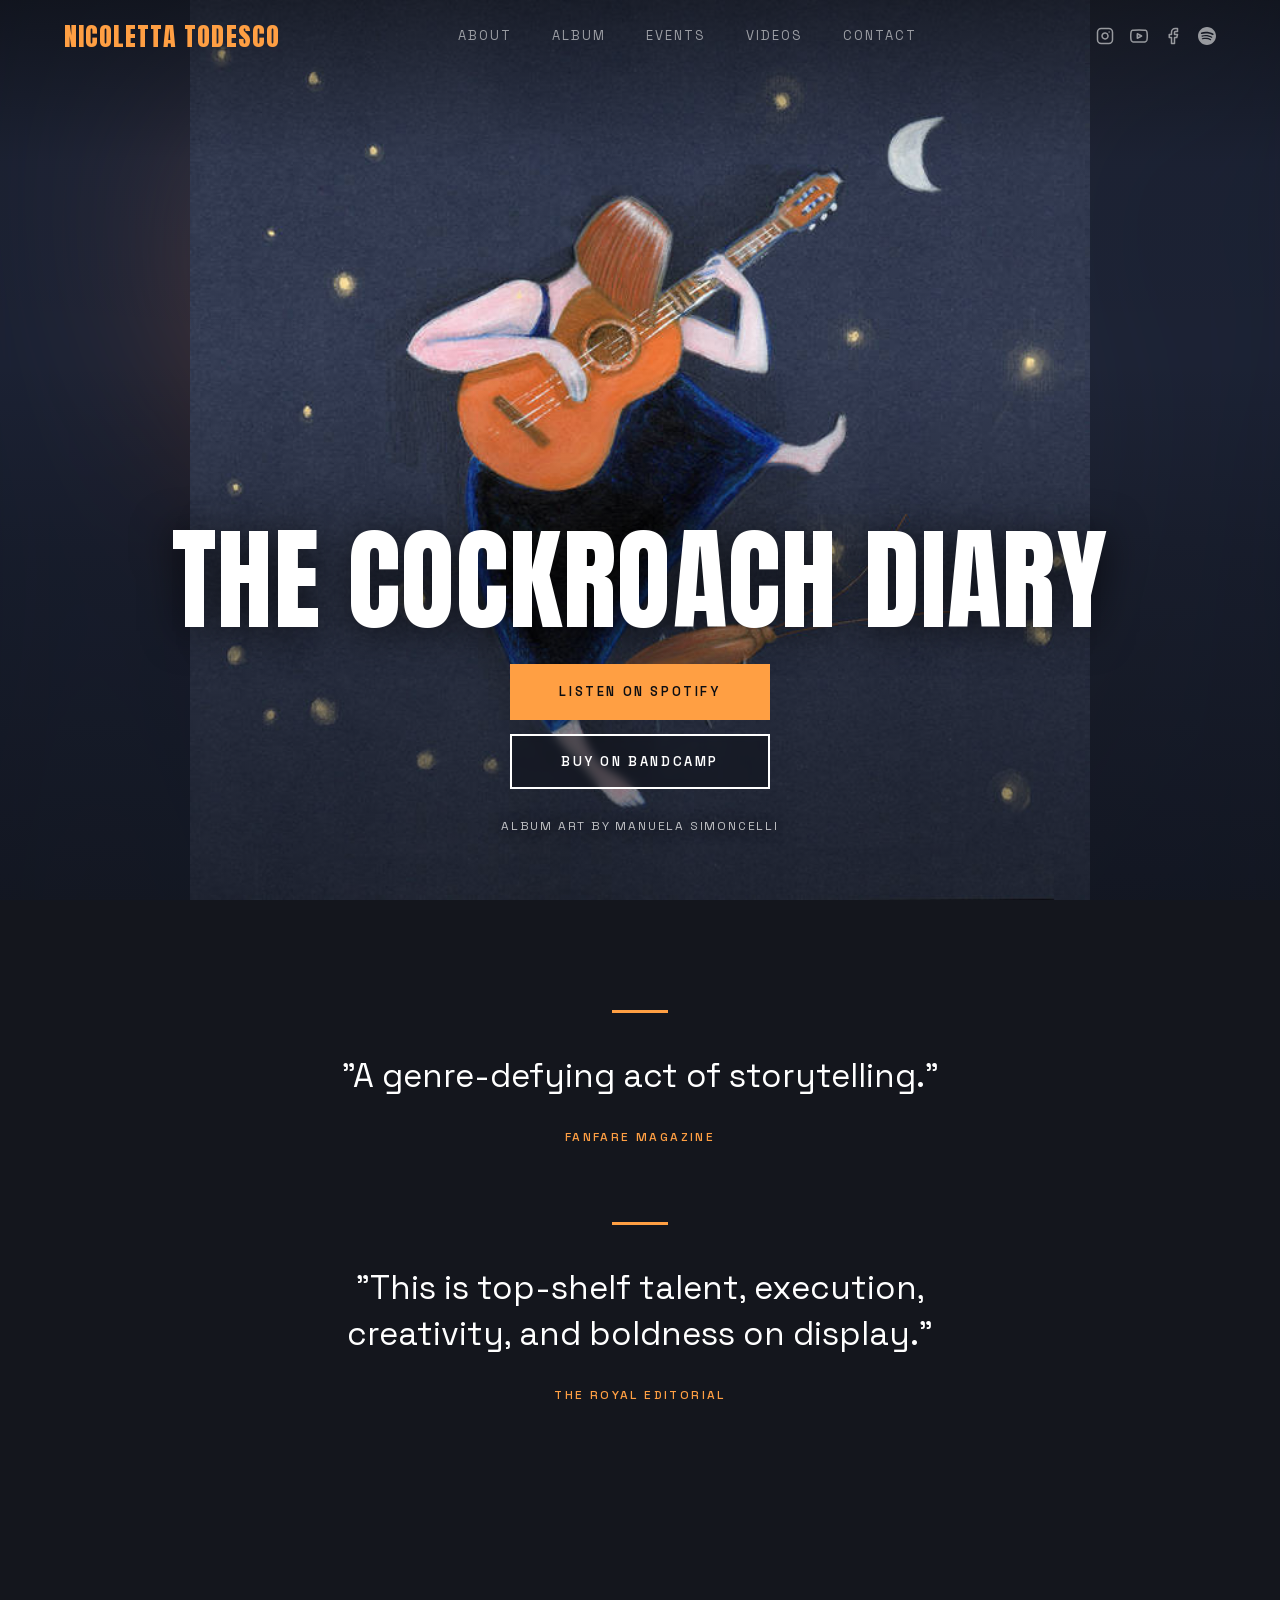
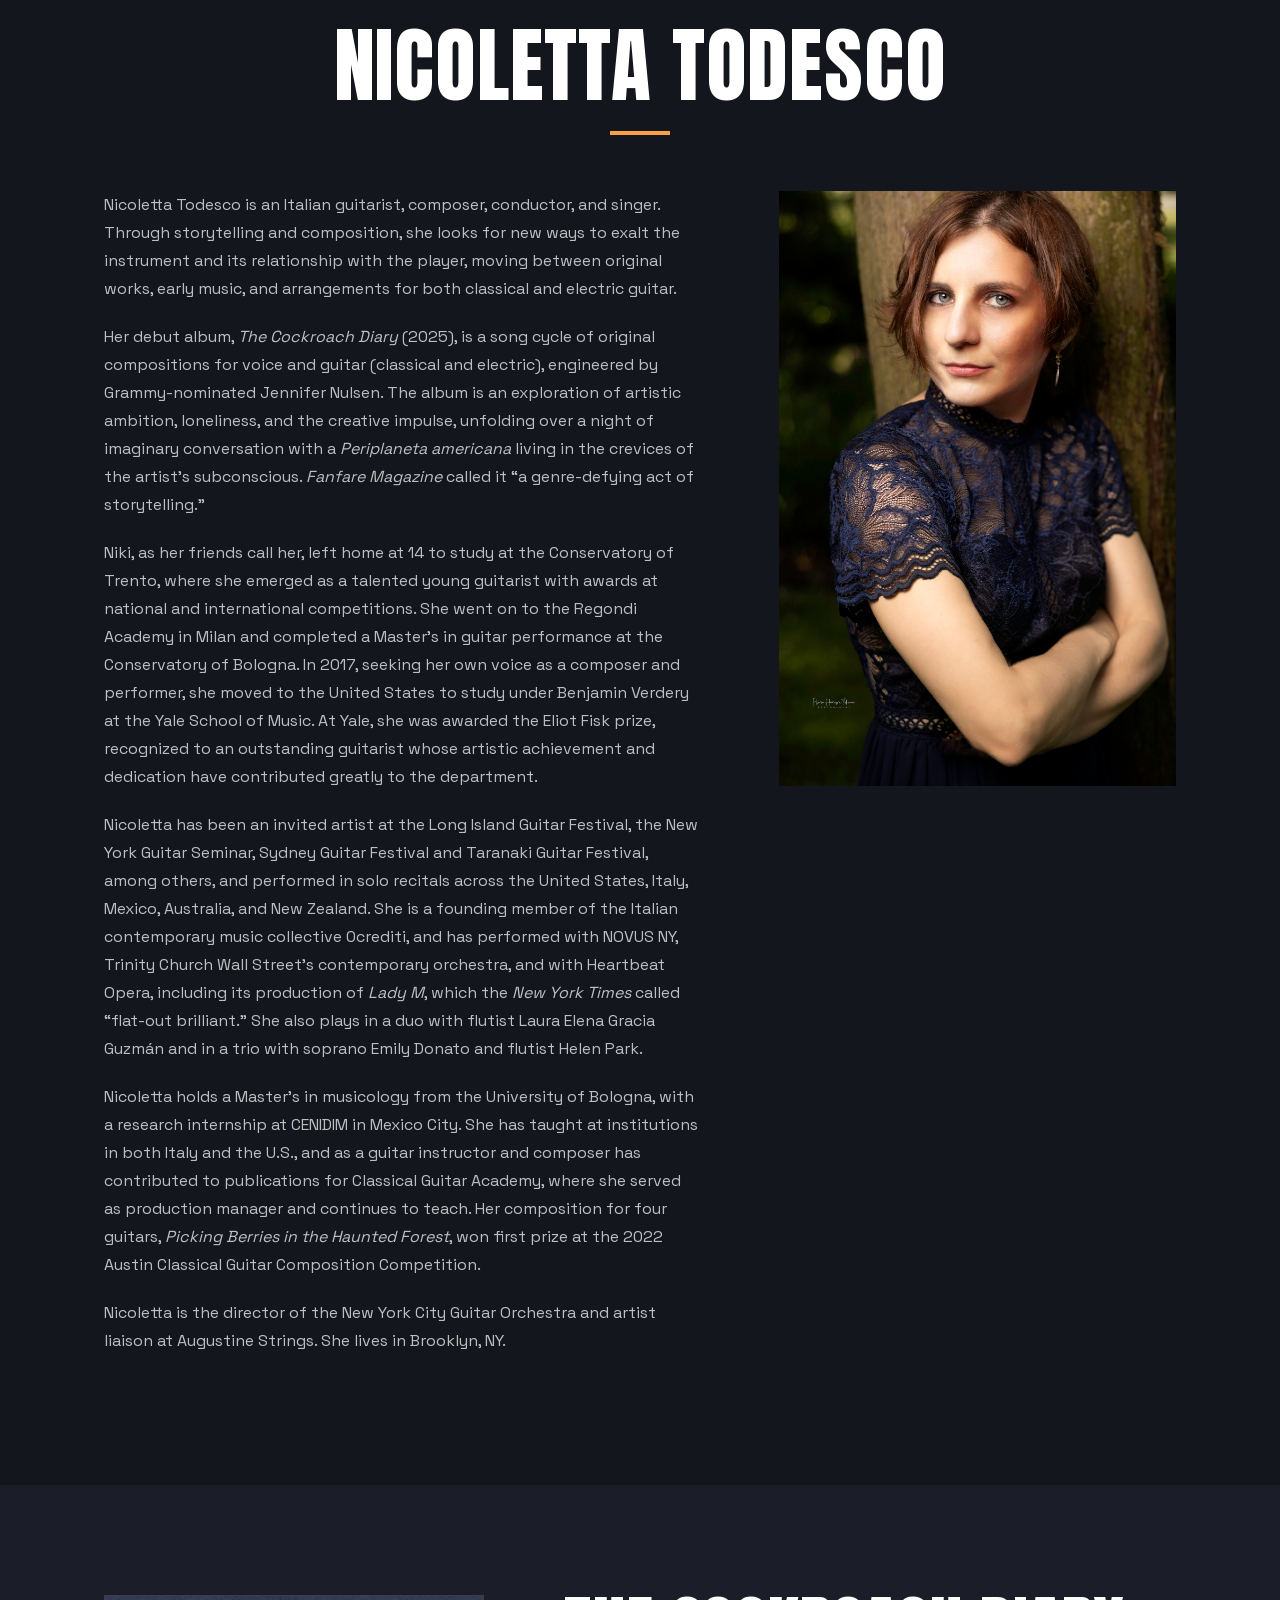
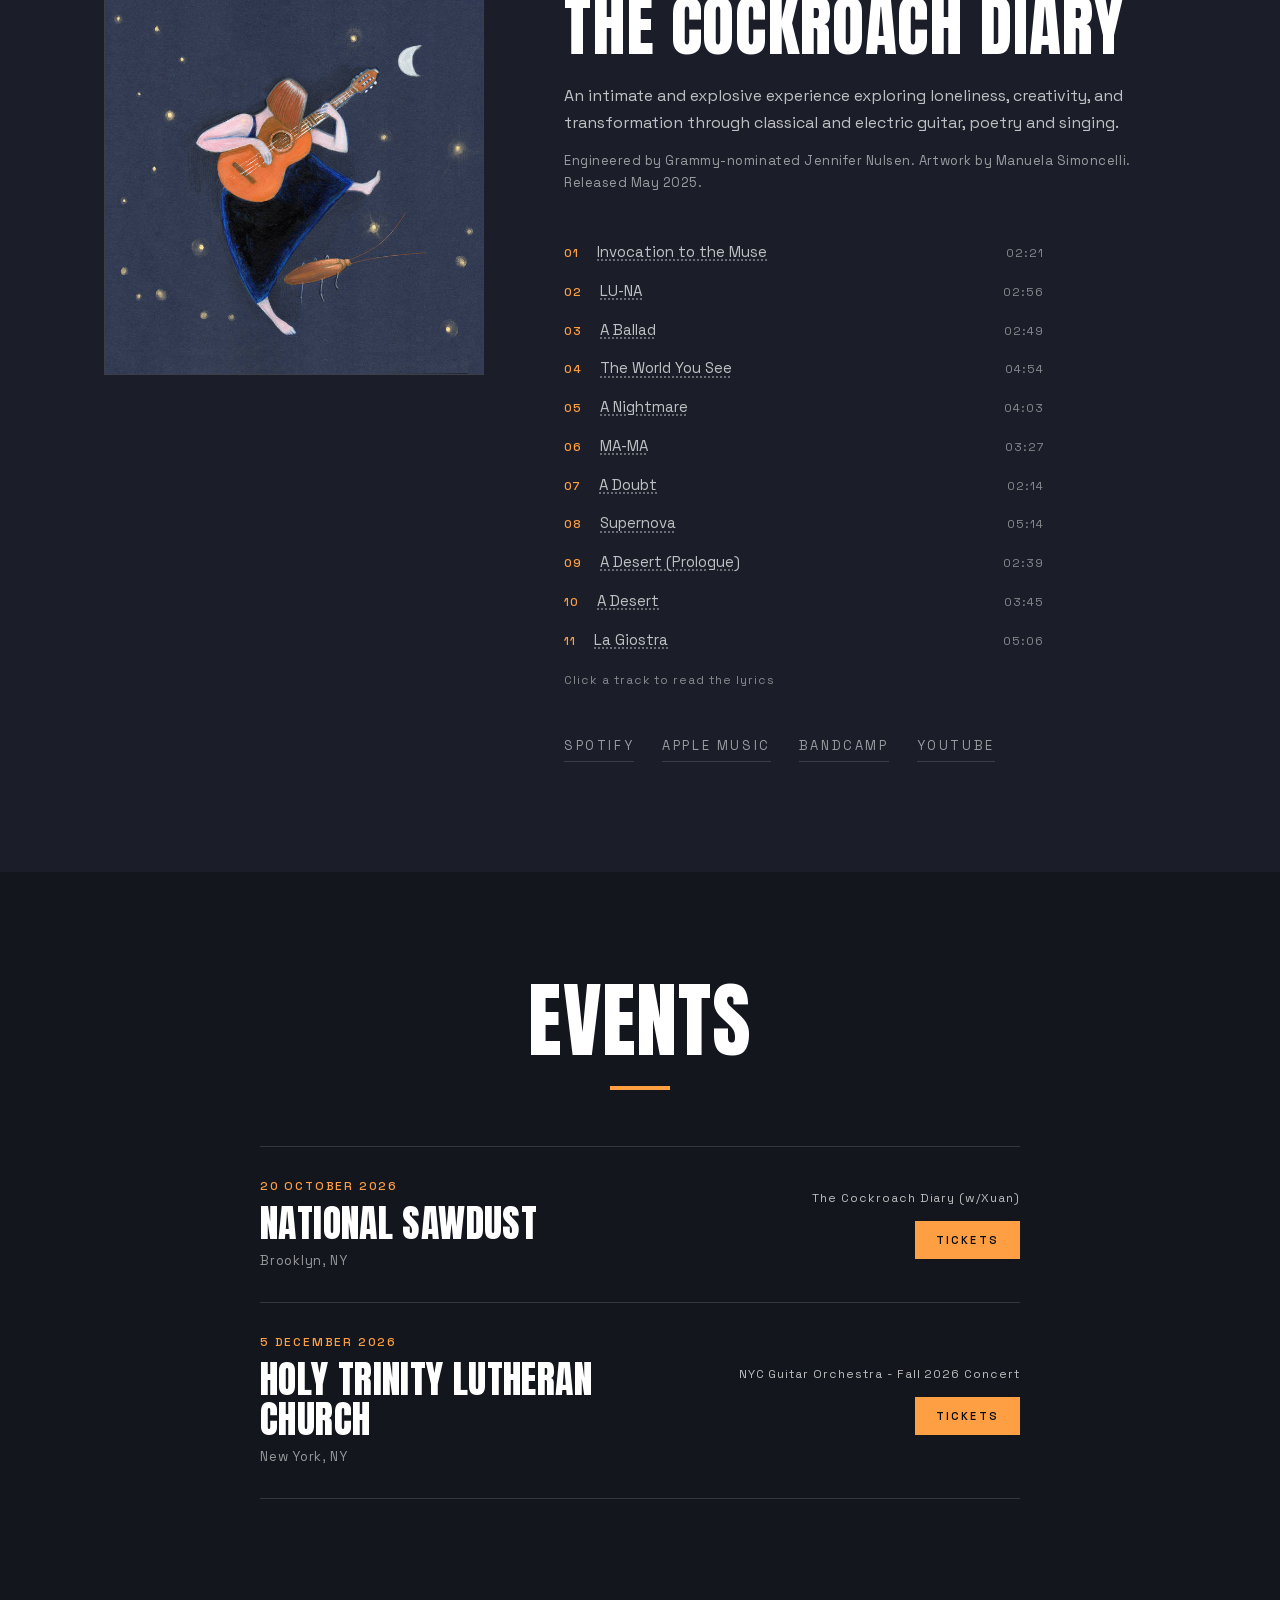
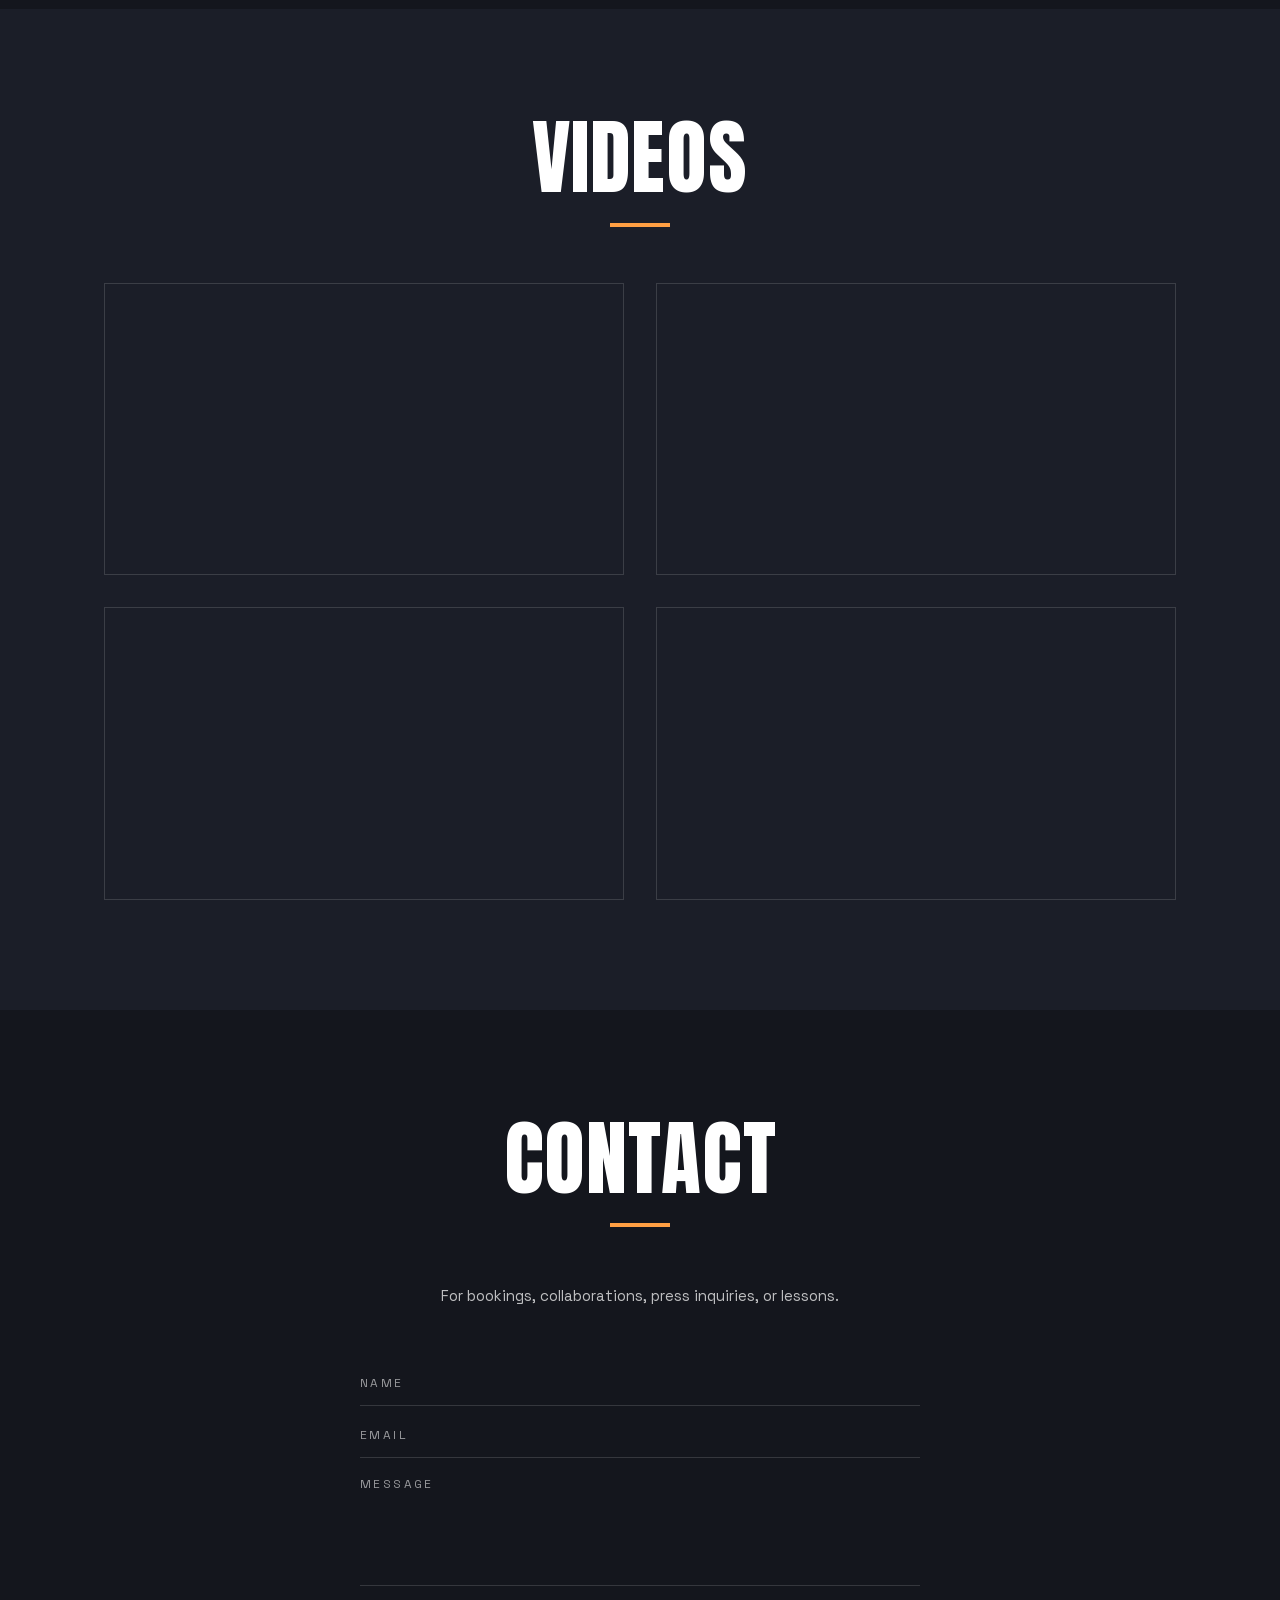
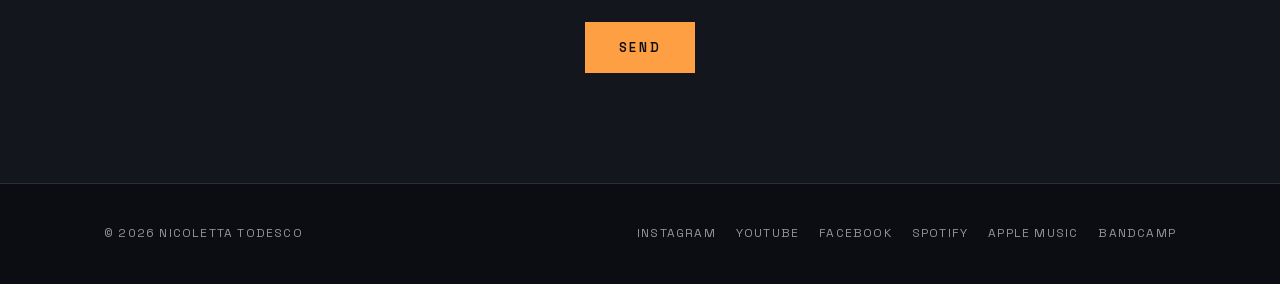
==== index.html @ ba2ebaef "added fonts" ====
<!DOCTYPE html>
<html lang="en">

<head>
  <meta charset="UTF-8">
  <meta name="viewport" content="width=device-width, initial-scale=1.0">
  <meta name="theme-color" content="#14161d">

  <!-- Primary SEO -->
  <title>Nicoletta Todesco — Guitarist & Composer</title>
  <meta name="description"
    content="Nicoletta Todesco is a Brooklyn-based guitarist and composer distinguished by her rare ability to sing while performing classical guitar. Listen to her debut album The Cockroach Diary.">
  <link rel="canonical" href="https://nicolettatodesco.org">

  <!-- Open Graph / Facebook -->
  <meta property="og:type" content="website">
  <meta property="og:url" content="https://nicolettatodesco.org">
  <meta property="og:title" content="Nicoletta Todesco — Guitarist & Composer">
  <meta property="og:description"
    content="Brooklyn-based guitarist and composer. Listen to her debut album The Cockroach Diary — a song-cycle of original compositions for voice and guitar.">
  <meta property="og:image" content="https://nicolettatodesco.org/images/og-image.jpg">
  <meta property="og:image:width" content="1200">
  <meta property="og:image:height" content="630">
  <meta property="og:locale" content="en_US">
  <meta property="og:site_name" content="Nicoletta Todesco">

  <!-- Twitter Card -->
  <meta name="twitter:card" content="summary_large_image">
  <meta name="twitter:title" content="Nicoletta Todesco — Guitarist & Composer">
  <meta name="twitter:description"
    content="Brooklyn-based guitarist and composer. Listen to her debut album The Cockroach Diary.">
  <meta name="twitter:image" content="https://nicolettatodesco.org/images/og-image.jpg">

  <!-- Favicon (replace with actual favicon files) -->
  <link rel="icon" href="/favicon.ico" sizes="any">
  <link rel="icon" href="/favicon.svg" type="image/svg+xml">
  <link rel="apple-touch-icon" href="/apple-touch-icon.png">

  <!-- Structured Data -->
  <script type="application/ld+json">
  {
    "@context": "https://schema.org",
    "@type": "MusicGroup",
    "name": "Nicoletta Todesco",
    "url": "https://nicolettatodesco.org",
    "description": "Brooklyn-based guitarist and composer distinguished by her rare ability to sing while performing classical guitar.",
    "genre": ["Classical Guitar", "Contemporary Classical", "Art Song"],
    "image": "https://nicolettatodesco.org/images/headshot.jpg",
    "sameAs": [
      "https://www.instagram.com/niki_guitart",
      "https://www.youtube.com/@niki_guitart",
      "https://www.facebook.com/nicoletta.todesco",
      "https://open.spotify.com/artist/7zZKI4w7x5p9Sv76esDOyx",
      "https://nicolettatodesco.bandcamp.com"
    ],
    "album": {
      "@type": "MusicAlbum",
      "name": "The Cockroach Diary",
      "datePublished": "2025-05",
      "url": "https://open.spotify.com/artist/7zZKI4w7x5p9Sv76esDOyx"
    }
  }
  </script>

  <!-- Fonts — self-hosted, see @font-face in styles.css.
       Preloaded so the fetch starts immediately rather than waiting
       for styles.css to be downloaded and parsed. crossorigin is
       required even same-origin: fonts are always fetched in CORS mode. -->
  <link rel="preload" href="./fonts/anton-latin.woff2" as="font" type="font/woff2" crossorigin>
  <link rel="preload" href="./fonts/space-grotesk-latin.woff2" as="font" type="font/woff2" crossorigin>
  <link rel="stylesheet" href="./styles.css">
</head>

<!-- Google tag (gtag.js) -->
<script async src="https://www.googletagmanager.com/gtag/js?id=G-9SP7ZNFGRV"></script>
<script>
  window.dataLayer = window.dataLayer || [];
  function gtag() { dataLayer.push(arguments); }
  gtag('js', new Date());

  gtag('config', 'G-9SP7ZNFGRV');
</script>

<body>

  <!-- Header -->
  <header class="header" id="header">
    <div class="header__inner">
      <a href="#" class="header__name">Nicoletta Todesco</a>
      <nav class="header__nav" id="header-nav">
        <a href="#about">About</a>
        <a href="#album">Album</a>
        <a href="#tour">Events</a>
        <a href="#videos">Videos</a>
        <!-- <a href="#shop">Shop</a> -->
        <a href="#contact">Contact</a>
      </nav>
      <div class="header__socials">
        <a href="https://www.instagram.com/niki_guitart" target="_blank" rel="noopener" aria-label="Instagram">
          <svg width="18" height="18" viewBox="0 0 24 24" fill="none" stroke="currentColor" stroke-width="2"
            stroke-linecap="round" stroke-linejoin="round">
            <rect x="2" y="2" width="20" height="20" rx="5" />
            <path d="M16 11.37A4 4 0 1112.63 8 4 4 0 0116 11.37z" />
            <line x1="17.5" y1="6.5" x2="17.51" y2="6.5" />
          </svg>
        </a>
        <a href="https://www.youtube.com/@niki_guitart" target="_blank" rel="noopener" aria-label="YouTube">
          <svg width="18" height="18" viewBox="0 0 24 24" fill="none" stroke="currentColor" stroke-width="2"
            stroke-linecap="round" stroke-linejoin="round">
            <path
              d="M22.54 6.42a2.78 2.78 0 00-1.94-2C18.88 4 12 4 12 4s-6.88 0-8.6.46a2.78 2.78 0 00-1.94 2A29 29 0 001 12a29 29 0 00.46 5.58 2.78 2.78 0 001.94 2C5.12 20 12 20 12 20s6.88 0 8.6-.46a2.78 2.78 0 001.94-2A29 29 0 0023 12a29 29 0 00-.46-5.58z" />
            <polygon points="9.75 15.02 15.5 12 9.75 8.98 9.75 15.02" />
          </svg>
        </a>
        <a href="https://www.facebook.com/nicoletta.todesco" target="_blank" rel="noopener" aria-label="Facebook">
          <svg width="18" height="18" viewBox="0 0 24 24" fill="none" stroke="currentColor" stroke-width="2"
            stroke-linecap="round" stroke-linejoin="round">
            <path d="M18 2h-3a5 5 0 00-5 5v3H7v4h3v8h4v-8h3l1-4h-4V7a1 1 0 011-1h3z" />
          </svg>
        </a>
        <a href="https://open.spotify.com/artist/7zZKI4w7x5p9Sv76esDOyx" target="_blank" rel="noopener"
          aria-label="Spotify">
          <svg width="18" height="18" viewBox="0 0 24 24" fill="currentColor">
            <path
              d="M12 0C5.4 0 0 5.4 0 12s5.4 12 12 12 12-5.4 12-12S18.66 0 12 0zm5.521 17.34c-.24.359-.66.48-1.021.24-2.82-1.74-6.36-2.101-10.561-1.141-.418.122-.779-.179-.899-.539-.12-.421.18-.78.54-.9 4.56-1.021 8.52-.6 11.64 1.32.42.18.479.659.301 1.02zm1.44-3.3c-.301.42-.841.6-1.262.3-3.239-1.98-8.159-2.58-11.939-1.38-.479.12-1.02-.12-1.14-.6-.12-.48.12-1.021.6-1.141C9.6 9.9 15 10.561 18.72 12.84c.361.181.54.78.241 1.2zm.12-3.36C15.24 8.4 8.82 8.16 5.16 9.301c-.6.179-1.2-.181-1.38-.721-.18-.601.18-1.2.72-1.381 4.26-1.26 11.28-1.02 15.721 1.621.539.3.719 1.02.419 1.56-.299.421-1.02.599-1.559.3z" />
          </svg>
        </a>
      </div>
      <button class="header__toggle" id="nav-toggle" aria-label="Toggle menu">
        <span></span>
        <span></span>
      </button>
    </div>
  </header>

  <!-- Mobile Menu -->
  <div class="mobile-menu" id="mobile-menu">
    <nav class="mobile-menu__nav">
      <a href="#about">About</a>
      <a href="#album">Album</a>
      <a href="#tour">Events</a>
      <a href="#videos">Videos</a>
      <a href="#contact">Contact</a>
    </nav>
    <div class="mobile-menu__socials">
      <a href="https://www.instagram.com/niki_guitart" target="_blank" rel="noopener">Instagram</a>
      <a href="https://www.youtube.com/@niki_guitart" target="_blank" rel="noopener">YouTube</a>
      <a href="https://www.facebook.com/nicoletta.todesco" target="_blank" rel="noopener">Facebook</a>
      <a href="https://open.spotify.com/artist/7zZKI4w7x5p9Sv76esDOyx" target="_blank" rel="noopener">Spotify</a>
    </div>
  </div>

  <main>

    <!-- Hero -->
    <section class="hero" id="hero">
      <div class="hero__inner">
        <p class="hero__title">The Cockroach Diary</p>
        <div class="hero__buttons">
          <a href="https://open.spotify.com/album/5UpOgjrms3rAONojmuovnQ" target="_blank" rel="noopener"
            class="btn">Listen on Spotify</a>
          <a href="https://nicolettatodesco.bandcamp.com/album/the-cockroach-diary" target="_blank" rel="noopener"
            class="btn btn--outline">Buy on Bandcamp</a>
        </div>
        <p class="hero__credit">Album art by Manuela Simoncelli</p>
      </div>
    </section>

    <!-- Pull Quotes -->
    <section class="quote-block">
      <div class="container">
        <blockquote class="pull-quote">
          <p>"A genre-defying act of storytelling."</p>
          <cite>Fanfare Magazine</cite>
        </blockquote>
        <blockquote class="pull-quote pull-quote--secondary">
          <p>"This is top-shelf talent, execution, creativity, and boldness on display."</p>
          <cite>The Royal Editorial</cite>
        </blockquote>
      </div>
    </section>

    <!-- About -->
    <section class="about" id="about">
      <div class="container">
        <h2 class="section-title">Nicoletta Todesco</h2>
        <div class="about__layout">
          <div class="about__text">
            <p>Nicoletta Todesco is an Italian guitarist, composer, conductor, and singer. Through storytelling and
              composition, she looks for new ways to exalt the instrument and its relationship with the player, moving
              between original works, early music, and arrangements for both classical and electric guitar.</p>

            <p>Her debut album, <em>The Cockroach Diary</em> (2025), is a song cycle of original compositions for voice
              and
              guitar (classical and electric), engineered by Grammy-nominated Jennifer Nulsen. The album is an
              exploration of artistic ambition, loneliness, and the creative impulse, unfolding over a night of
              imaginary conversation with a <em>Periplaneta americana</em> living in the crevices of the artist&rsquo;s
              subconscious. <em>Fanfare Magazine</em> called it &ldquo;a genre-defying act of storytelling.&rdquo;</p>

            <p>Niki, as her friends call her, left home at 14 to study at the Conservatory of Trento, where she emerged
              as a talented young guitarist with awards at national and international competitions. She went on to the
              Regondi Academy in Milan and completed a Master&rsquo;s in guitar performance at the Conservatory of
              Bologna. In 2017, seeking her own voice as a composer and performer, she moved to the United States to
              study under Benjamin Verdery at the Yale School of Music. At Yale, she was awarded the Eliot Fisk prize, recognized to an outstanding guitarist whose artistic achievement and dedication have contributed greatly to the department.</p>

            <p>Nicoletta has been an invited artist at the Long Island Guitar Festival, the New York Guitar Seminar,
              Sydney Guitar Festival and Taranaki Guitar Festival, among others, and performed in solo recitals across
              the United States, Italy, Mexico, Australia, and New
              Zealand. She is a founding member of the Italian contemporary music collective 0crediti, and has performed
              with NOVUS NY, Trinity Church Wall Street&rsquo;s contemporary orchestra, and with Heartbeat Opera,
              including its production of <em>Lady M</em>, which the <em>New York Times</em> called &ldquo;flat-out
              brilliant.&rdquo; She also plays in a duo with flutist Laura Elena Gracia Guzm&aacute;n and in a trio
              with soprano Emily Donato and flutist Helen Park.</p>

            <p>Nicoletta holds a Master&rsquo;s in musicology from the University of Bologna, with a research
              internship at CENIDIM in Mexico City. She has taught at institutions in both Italy and the U.S., and as a
              guitar instructor and composer has contributed to publications for Classical Guitar Academy, where she
              served as production manager and continues to teach. Her composition for four guitars, <em>Picking Berries
                in the Haunted Forest</em>, won first prize at the 2022 Austin Classical Guitar Composition Competition.
            </p>

            <p>Nicoletta is the director of the New York City Guitar Orchestra and artist liaison at Augustine
              Strings. She lives in Brooklyn, NY.</p>
          </div>
          <div class="about__photo">
            <img src="images/headshot.jpg" alt="Nicoletta Todesco">
          </div>
        </div>
      </div>
    </section>


    <!-- Album -->
    <section class="album" id="album">
      <div class="container">
        <div class="album__layout">
          <div class="album__cover">
            <img src="images/cockroachdiary_cover.jpg" alt="The Cockroach Diary album cover">
          </div>
          <div class="album__info">
            <h2 class="album__title">The Cockroach Diary</h2>
            <p class="album__desc">An intimate and explosive experience exploring loneliness, creativity, and
              transformation through classical and electric guitar, poetry and singing.</p>
            <p class="album__credit">Engineered by Grammy-nominated Jennifer Nulsen. Artwork by Manuela Simoncelli.
              Released May 2025.</p>
            <ol class="album__tracks">
              <li><button class="album__track-name" data-lyrics="lyrics-01">Invocation to the Muse</button><span
                  class="album__track-time">02:21</span></li>
              <li><button class="album__track-name" data-lyrics="lyrics-02">LU-NA</button><span
                  class="album__track-time">02:56</span></li>
              <li><button class="album__track-name" data-lyrics="lyrics-03">A Ballad</button><span
                  class="album__track-time">02:49</span></li>
              <li><button class="album__track-name" data-lyrics="lyrics-04">The World You See</button><span
                  class="album__track-time">04:54</span></li>
              <li><button class="album__track-name" data-lyrics="lyrics-05">A Nightmare</button><span
                  class="album__track-time">04:03</span></li>
              <li><button class="album__track-name" data-lyrics="lyrics-06">MA-MA</button><span
                  class="album__track-time">03:27</span></li>
              <li><button class="album__track-name" data-lyrics="lyrics-07">A Doubt</button><span
                  class="album__track-time">02:14</span></li>
              <li><button class="album__track-name" data-lyrics="lyrics-08">Supernova</button><span
                  class="album__track-time">05:14</span></li>
              <li><button class="album__track-name" data-lyrics="lyrics-09">A Desert (Prologue)</button><span
                  class="album__track-time">02:39</span></li>
              <li><button class="album__track-name" data-lyrics="lyrics-10">A Desert</button><span
                  class="album__track-time">03:45</span></li>
              <li><button class="album__track-name" data-lyrics="lyrics-11">La Giostra</button><span
                  class="album__track-time">05:06</span></li>
            </ol>
            <p class="album__tracks-hint">Click a track to read the lyrics</p>
            <div class="album__links">
              <a href="https://open.spotify.com/artist/7zZKI4w7x5p9Sv76esDOyx" target="_blank"
                rel="noopener">Spotify</a>
              <a href="https://music.apple.com/artist/nicoletta-todesco" target="_blank" rel="noopener">Apple Music</a>
              <a href="https://nicolettatodesco.bandcamp.com" target="_blank" rel="noopener">Bandcamp</a>
              <a href="https://www.youtube.com/watch?v=GOkmkZSqIxg&list=OLAK5uy_lyMF8apSdKk8CLjjxO0B1jEuTSeCeOsCc"
                target="_blank" rel="noopener">YouTube</a>
            </div>
          </div>
        </div>
      </div>

      <!-- ============================================================
           LYRICS — edit the text inside each <div> below.
           Rules:
           - Each verse/stanza goes in its own <p> tag.
           - Use <br> for a line break inside a verse.
           - The div stays hidden on the page; it only shows in the
             pop-up when a visitor clicks the track name.
           Example:
             <p>First line of verse one<br>Second line of verse one</p>
             <p>First line of verse two<br>Second line of verse two</p>
           ============================================================ -->
      <div class="lyrics-data" hidden>
        <div id="lyrics-01">
          <p>Where are you going, little cockroach?<br>
            You were smelling crumbs in a forsaken shadow<br>
            just a few seconds ago —<br>
            I believe.<br>
            <br>
            You were regal, shaking your antennae<br>
            like quivering branches,<br>
            like a god of incomprehensible language —<br>
            I remember.<br>
            <br>
            You know, in this swinging balance,<br>
            every shadow turns to light<br>
            when the sun comes kissing and the darkness lies —<br>
            I transform.<br>
            <br>
            Do you die, little cockroach, every time you change?<br>
            Sing for me softly the memories of your pain —<br>
            I listen.<br>
            <br>
            But you want to smell instead<br>
            crumbs and scraps,<br>
            the frugal bequest of your human friend —<br>
            I understand.<br>
            <br>
            Take it, then — I keep the pleasure, you take the rest.<br>
            And while you follow that shadow,<br>
            do you mind if I stay here and dance?
          </p>
        </div>
        <div id="lyrics-02">
          <p>The Moon is a Sun for dreamers<br>
            And I want to fall asleep<br>
            A gentle song of Water<br>
            Will melt your fears in tears<br>

            <br>
            Sing my heart but louder<br>
            Send your chant away<br>
            The Air a faithful vessel<br>
            Will lead your red lament<br>
            <br>

            Feel the Fire below the skin<br>
            Let it shine<br>
            Hot is love and hot is drive <br>
            And I want to feel alive<br>
            <br>

            Rest my soul surrender<br>
            in the soft and humid ground<br>
            the Earth is so abundant<br>
            If watered with your tears<br>
          </p>
        </div>
        <div id="lyrics-03">
          <p>Time is fake like the need of a company <br>
            Anxiety is bullshit that feels so surreal <br>
            If something is touchable is the smell of your armpit <br>
            The weariness of feet <br>
            and the patterns of genes <br>
            <br>


            I abandoned defenses on a pool made of rye <br>
            If life has a meaning it is certainly beige <br>
            like the barley if it's windy and sand during night <br>
            like the bile that you vomit and a ring you hold tight <br>
            I just stopped the time while the time keeps on moving <br>
            Is it joke or some magic, is it glitch or caprice? <br>
            I hold on to my corner and my delicious drink <br>
            while the world keeps on running and therefore <br>
            <br>
            I exist
          </p>
        </div>
        <div id="lyrics-04">
          <p>I see a dark wide lake of ink<br>
            Inside I see a monster<br>
            What would that be?<br>
            I see the sky purple and green<br>
            And I wonder if it will be<br>
            <br>

            And I see a fox behind an elm tree<br>
            She wants to swim and smiles<br>
            Why would that be?<br>
            And I see a giant drop of black<br>
            And I wonder: will it hit me?<br>
            <br>

            And I want to run away<br>
            Why don't you come?<br>
            We could look for heavens<br>
            In the world you see<br>
            <br>

            And run run run, run away<br>
            And run run run, run away<br>
            And run run run, run away<br>
            <br>

            And I see we can fly<br>
            'Cause there's no should with feelings<br>
            Don't be afraid my soul<br>
            In this chasing game<br>
            <br>

            And run, and run, and run until I forget to breath<br>

            <br>
            And I see the fox licking my scars<br>
            I will stay a minute<br>
            Close my eyes<br>
            And tell me what you see<br>
          </p>
        </div>
        <div id="lyrics-05">
          <p>I can't tell <br>
            the flower from the seed <br>

            <br>
            I can't tell <br>
            the meaning from the thought <br>
            <br>

            And I am lost in foreign territories <br>
            I am lost in foreign territories <br>
            I am lost in foreign territories <br>
            <br>

            Feed me a story feed me a story <br>
            <br>

            What is this? Where am I? <br>

            <br>
            I am the princess of nowhere <br>
            find me in the garden of loneliness <br>
            one soul for apples <br>
            two souls for cream <br>
            and I own your dreams <br>

            <br>
            I am the queen of your boredom <br>
            my dragons eat every lost cause <br>
            don't panic, manic, and count until three <br>
            and I own your dreams <br>
            <br>

            I need to get out of here <br>
            like a river <br>
            please let me out <br>
            I want to go now <br>
            I need to go
          </p>
        </div>
        <div id="lyrics-06">
          <p>What's that worry on your eyelids <br>
            what's behind the curtain of your sunny room <br>
            where did you lock your secret dreams? <br>
            Perhaps they're buried in the rose garden near the walnut tree <br>
            <br>

            Opportunities what a strange word <br>
            grow on a cherry tomato plant <br>
            did you taste it did you taste it <br>
            did you taste the freedom of your desires? <br>
            Did you taste it did you taste it<br>
            did you taste the forbidden fruit? <br>

            <br>
            la la la <br>

            <br>
            Tell me the wonders of your neurons <br>
            tell me the measure of your love <br>
            what is that color on your shoulder? <br>
            It seems to paint of an old thought <br>
            it seems to paint of an old thought, <br>
            don't let it dry<br>

            <br>
            And chances are some fancy lies <br>
            you get what you're thirsty roots scream <br>
            what are the odds what are the odds <br>
            what are the odds that you find that lonely lost sock? <br>
            What are the odds what are the odds <br>
            what are the odds that your heart will beat on time this time? <br>
            <br>

            And scream where are your dreams <br>
            Scream where are your dreams <br>
            Scream where are your dreams<br>
          </p>
        </div>
        <div id="lyrics-07">
          <p>Help <br>
            Can you get me out of here? <br>
            Stuck <br>
            I cannot move <br>
            Stuck <br>
            I cannot move <br>
            Where am I in my head? <br>
            Stuck <br>
            I cannot move <br>
            Can you get me out? <br>
            I cannot move I cannot<br>

          </p>
        </div>
        <div id="lyrics-08">
          <p>Boom boom boom <br>

            <br>
            Conspiracy against us is everywhere <br>
            Conspiracy the air is poisonous without you <br>
            is poisonous without you <br>
            is poisonous without you <br>
            <br>

            Conspiracy I hear it it's calling us <br>
            conspiracy the ground is boiling and I feel it <br>
            is boiling and I feel it <br>
            is boiling and I feel it <br>
            <br>

            What is happening to my energy? <br>
            Dissolving into my delusions <br>
            What is happening to the world around me <br>
            melting a thousand degrees <br>

            <br>
            My heart is exploding like a dying star <br>
            boom boom boom <br>
        </div>
        <div id="lyrics-09">
          <p>We made a mess little cockroach did you hear the explosion? So loud! How do we fix it? Where do we go? We
            are lost in this universe, floating around without direction.<br>

            It's so quiet here, so silent. It's so quiet I can even hear my heartbeat. Boom boom boom<br>
            Everything we had is shattered, we are lost in a universe of useless crumbs. What do we do now? Where do we
            go?<br>
            Wait do you see? What's that? Is that a wolf?<br>
            What did you say? A coyote? What the heck! Why is a coyote riding a comet in this storm of crumbs?<br>
            Float faster little cockroach we need to go ask for directions
          </p>
        </div>
        <div id="lyrics-10">
          <p>
          <p>Where are you going coyote?<br>
            I see your eyes I feel you<br>
            Where are you going?<br>
            Riding your comet alone<br>
            Where are you going?<br>
            <br>

            It's freezing outside here<br>
            a rain of debris expanding<br>
            like a gentle promise of tomorrow<br>
            But where are you going? Where are you going?<br>
            I can't touch you are too far away<br>
            <br>

            So let's dance in the void so slowly<br>
            that our thoughts can meet our heartbeat<br>
            let the gravity blow gently a song of now<br>

            <br>
            Let the distance be our secret<br>
            I see atoms all around me<br>
            I will build a bridge of stories for you to come here<br>

            <br>
            la la la
          </p>
          </p>
        </div>
        <div id="lyrics-11">
          <p>Gira la giostra gira la giostra gira e non si fermerà <br>
            gira la testa gira gira gira <br>

            <br>
            Gira la giostra gira la giostra gira e non si fermerà <br>
            gira la giostra gira la giostra gira e non si fermerà <br>
            <br>

            Danzano i tuoi sospiri sono sorrisi che ti sollevano <br>
            corrono le stagioni ci sono tuoni che spaventano <br>
            <br>

            Gira la giostra gira la giostra e questa volta io scenderò <br>
            gira la giostra gira e questa volta io scenderò <br>
            Voglio sentir l’odore di un nuovo fiore color di cenere <br>
            voglio fuggir la sera che senza tregua mi abbraccerà <br>

            <br>
            Gira la giostra gira ma quasi quasi io resterò <br>
            gira la giostra gira ma quasi quasi io resterò <br>
            sento un brezza amica canzone antica odor di nuvole <br>
            dopo l'inverno arriva come onda a riva la rondine<br>

            <br>
            In the end, we always go back to where we started just a little bit better than before<br>
            <br>

            Fermati adesso e calma il tuo battito<br>
            ascolta quel suono lontano <br>
            gira la giostra e un canto ti chiama <br>
            e cambiando rinasco e nascendo suono <br>

            <br>
            Vola la polvere <br>
            bagno la cenere<br>
            accetto l'oscurità <br>
            e vivo <br>
            <br>

            E chi vuol esser lieto sia <br>
            del doman non v'è certezza
          </p>
        </div>
      </div>

      <!-- Lyrics pop-up -->
      <dialog class="lyrics-modal" id="lyrics-modal" aria-labelledby="lyrics-modal-title">
        <button class="lyrics-modal__close" data-close aria-label="Close lyrics">&times;</button>
        <div class="lyrics-modal__inner">
          <h3 class="lyrics-modal__title" id="lyrics-modal-title"></h3>
          <div class="lyrics-modal__body"></div>
        </div>
      </dialog>
    </section>

    <!-- Projects -->
    <!-- <section class="projects">
      <div class="container">
        <h2 class="section-title">Projects</h2>
        <div class="projects__grid">
          <a href="#" class="project">
            <div class="placeholder placeholder--landscape" data-label="DUO PHOTO"></div>
            <h3>Duo Todesco-Gracia</h3>
            <p>Guitar and flute duo with Laura Elena Gracia Guzm&aacute;n</p>
          </a>
          <a href="#" class="project">
            <div class="placeholder placeholder--landscape" data-label="PROJECT PHOTO"></div>
            <h3>The Clio Artist Project</h3>
            <p>Collaborative artistic exploration</p>
          </a>
          <a href="#" class="project">
            <div class="placeholder placeholder--landscape" data-label="ORCHESTRA PHOTO"></div>
            <h3>NYC Guitar Orchestra</h3>
            <p>35-member ensemble — conductor and director</p>
          </a>
        </div>
      </div>
    </section> -->

    <!-- Quote -->
    <!-- <section class="quote-block quote-block--dark">
      <div class="container">
        <blockquote class="pull-quote pull-quote--light">
          <p>Only the curious have, if they live, a tale worth telling at all</p>
          <cite>Alastair Reid</cite>
        </blockquote>
      </div>
    </section> -->

    <!-- Tour -->
    <section class="tour" id="tour">
      <div class="container">
        <h2 class="section-title">Events</h2>
        <div class="tour__list">
          <article class="tour__date">
            <div class="tour__info">
              <time class="tour__day">20 October 2026</time>
              <h3 class="tour__venue">National Sawdust</h3>
              <p class="tour__location">Brooklyn, NY</p>
            </div>
            <div class="tour__meta">
              <span class="tour__program">The Cockroach Diary (w/Xuan)</span>
              <a href="https://ci.ovationtix.com/36490/production/1280504" target="_blank" rel="noopener"
                class="btn btn--sm">Tickets</a>
            </div>
          </article>

          <article class="tour__date">
            <div class="tour__info">
              <time class="tour__day">5 December 2026</time>
              <h3 class="tour__venue">Holy Trinity Lutheran Church</h3>
              <p class="tour__location">New York, NY</p>
            </div>
            <div class="tour__meta">
              <span class="tour__program">NYC Guitar Orchestra - Fall 2026 Concert</span>
              <a href="https://www.eventbrite.com/e/nyc-guitar-orchestra-fall-2026-concert-tickets-1997423062148"
                target="_blank" rel="noopener" class="btn btn--sm">Tickets</a>
            </div>
          </article>

        </div>
      </div>
    </section>

    <!-- Videos -->
    <section class="videos" id="videos">
      <div class="container">
        <h2 class="section-title">Videos</h2>
        <div class="videos__grid">
          <div class="video">
            <div class="video__embed">
              <iframe src="https://www.youtube.com/embed/NV_8qYsMLEU" title="Nicoletta Todesco" frameborder="0"
                allow="accelerometer; autoplay; clipboard-write; encrypted-media; gyroscope; picture-in-picture; web-share"
                referrerpolicy="strict-origin-when-cross-origin" allowfullscreen></iframe>
            </div>
          </div>
          <div class="video">
            <div class="video__embed">
              <iframe src="https://www.youtube.com/embed/688ViD-jvyE" title="Nicoletta Todesco" frameborder="0"
                allow="accelerometer; autoplay; clipboard-write; encrypted-media; gyroscope; picture-in-picture; web-share"
                referrerpolicy="strict-origin-when-cross-origin" allowfullscreen></iframe>
            </div>
          </div>
          <div class="video">
            <div class="video__embed">
              <iframe src="https://www.youtube.com/embed/ur2FXl55ZP0" title="Nicoletta Todesco" frameborder="0"
                allow="accelerometer; autoplay; clipboard-write; encrypted-media; gyroscope; picture-in-picture; web-share"
                referrerpolicy="strict-origin-when-cross-origin" allowfullscreen></iframe>
            </div>
          </div>
          <div class="video">
            <div class="video__embed">
              <iframe src="https://www.youtube.com/embed/H9xy6sgMSdI" title="Nicoletta Todesco" frameborder="0"
                allow="accelerometer; autoplay; clipboard-write; encrypted-media; gyroscope; picture-in-picture; web-share"
                referrerpolicy="strict-origin-when-cross-origin" allowfullscreen></iframe>
            </div>
          </div>
        </div>
      </div>
    </section>

    <!-- Shop
    <section class="shop" id="shop">
      <div class="container">
        <h2 class="section-title">Sheet Music</h2>
        <div class="shop__grid">

          <article class="score-card">
            <div class="score-card__cover placeholder placeholder--square" data-label="Score Cover"></div>
            <div class="score-card__info">
              <span class="score-card__type">Guitar Ensemble</span>
              <h3 class="score-card__title">Picking Berries in the Haunted Forest</h3>
              <p class="score-card__desc">For four guitars. 1st Prize — Austin Classical Guitar Composition Competition 2022.</p>
              <div class="score-card__footer">
                <span class="score-card__price">$12</span>
                <a href="https://nicolettatodesco.gumroad.com/l/YOUR-PRODUCT-ID" class="btn" data-gumroad-overlay-checkout="true">Buy PDF</a>
              </div>
            </div>
          </article> -->

    <!-- <article class="score-card">
            <div class="score-card__cover placeholder placeholder--square" data-label="Score Cover"></div>
            <div class="score-card__info">
              <span class="score-card__type">Voice &amp; Guitar</span>
              <h3 class="score-card__title">The Cockroach Diary</h3>
              <p class="score-card__desc">Complete song-cycle for voice and guitar from the debut album. Classical and electric guitar parts included.</p>
              <div class="score-card__footer">
                <span class="score-card__price">$18</span>
                <a href="https://nicolettatodesco.gumroad.com/l/YOUR-PRODUCT-ID" class="btn" data-gumroad-overlay-checkout="true">Buy PDF</a>
              </div>
            </div>
          </article> -->

    <!-- <article class="score-card">
            <div class="score-card__cover placeholder placeholder--square" data-label="Score Cover"></div>
            <div class="score-card__info">
              <span class="score-card__type">Solo Guitar</span>
              <h3 class="score-card__title">Work Title</h3>
              <p class="score-card__desc">Description of the piece — instrumentation, duration, difficulty level, and any relevant notes.</p>
              <div class="score-card__footer">
                <span class="score-card__price">$10</span>
                <a href="https://nicolettatodesco.gumroad.com/l/YOUR-PRODUCT-ID" class="btn" data-gumroad-overlay-checkout="true">Buy PDF</a>
              </div>
            </div>
          </article>

        </div>
      </div>
    </section> -->

    <!-- Contact -->
    <section class="contact" id="contact">
      <div class="container">
        <div class="contact__layout">
          <div class="contact__content">
            <h2 class="section-title">Contact</h2>
            <p class="contact__intro">For bookings, collaborations, press inquiries, or lessons.</p>
            <form class="contact__form" id="contact-form">
              <input type="text" name="name" placeholder="Name" required>
              <input type="email" name="email" placeholder="Email" required>
              <textarea name="message" placeholder="Message" rows="5" required></textarea>
              <button type="submit" class="btn">Send</button>
            </form>
          </div>
        </div>
      </div>
    </section>

    <!-- Newsletter -->
    <!-- <section class="newsletter">
      <div class="container">
        <div class="newsletter__inner">
          <h2>Stay in the Loop</h2>
          <p>Sign up for occasional emails about concerts, new music and recordings</p>
          <form class="newsletter__form" id="newsletter-form">
            <input type="email" placeholder="Email address" required>
            <button type="submit" class="btn">Subscribe</button>
          </form>
        </div>
      </div>
    </section> -->

  </main>

  <!-- Footer -->
  <footer class="footer">
    <div class="container">
      <div class="footer__inner">
        <p>&copy; 2026 Nicoletta Todesco</p>
        <div class="footer__socials">
          <a href="https://www.instagram.com/niki_guitart" target="_blank" rel="noopener">Instagram</a>
          <a href="https://www.youtube.com/@niki_guitart" target="_blank" rel="noopener">YouTube</a>
          <a href="https://www.facebook.com/nicoletta.todesco" target="_blank" rel="noopener">Facebook</a>
          <a href="https://open.spotify.com/artist/7zZKI4w7x5p9Sv76esDOyx" target="_blank" rel="noopener">Spotify</a>
          <a href="https://music.apple.com/us/artist/nicoletta-todesco/1769160052" target="_blank" rel="noopener">Apple
            Music</a>
          <a href="https://nicolettatodesco.bandcamp.com" target="_blank" rel="noopener">Bandcamp</a>
        </div>
      </div>
    </div>
  </footer>

  <script src="https://gumroad.com/js/gumroad.js"></script>
  <script src="script.js"></script>
</body>

</html>
---- styles.css ----
/* ========================================
   Nicoletta Todesco
   Concert-poster aesthetic:
   near-black, amber accent, condensed display
   ======================================== */

/* ========================================
   FONTS — self-hosted (both SIL Open Font License).
   Served from this origin so they arrive before first
   paint; index.html preloads the two latin files.
   The latin-ext files download only if a character in
   their unicode-range actually appears on the page.
   ======================================== */

@font-face {
  font-family: 'Anton';
  font-style: normal;
  font-weight: 400;
  font-display: swap;
  src: url('fonts/anton-latin.woff2') format('woff2');
  unicode-range: U+0000-00FF, U+0131, U+0152-0153, U+02BB-02BC, U+02C6, U+02DA, U+02DC, U+0304, U+0308, U+0329, U+2000-206F, U+20AC, U+2122, U+2191, U+2193, U+2212, U+2215, U+FEFF, U+FFFD;
}

@font-face {
  font-family: 'Anton';
  font-style: normal;
  font-weight: 400;
  font-display: swap;
  src: url('fonts/anton-latin-ext.woff2') format('woff2');
  unicode-range: U+0100-02BA, U+02BD-02C5, U+02C7-02CC, U+02CE-02D7, U+02DD-02FF, U+0304, U+0308, U+0329, U+1D00-1DBF, U+1E00-1E9F, U+1EF2-1EFF, U+2020, U+20A0-20AB, U+20AD-20C0, U+2113, U+2C60-2C7F, U+A720-A7FF;
}

/* Variable font: one file covers the whole 400-700 range. */
@font-face {
  font-family: 'Space Grotesk';
  font-style: normal;
  font-weight: 400 700;
  font-display: swap;
  src: url('fonts/space-grotesk-latin.woff2') format('woff2');
  unicode-range: U+0000-00FF, U+0131, U+0152-0153, U+02BB-02BC, U+02C6, U+02DA, U+02DC, U+0304, U+0308, U+0329, U+2000-206F, U+20AC, U+2122, U+2191, U+2193, U+2212, U+2215, U+FEFF, U+FFFD;
}

@font-face {
  font-family: 'Space Grotesk';
  font-style: normal;
  font-weight: 400 700;
  font-display: swap;
  src: url('fonts/space-grotesk-latin-ext.woff2') format('woff2');
  unicode-range: U+0100-02BA, U+02BD-02C5, U+02C7-02CC, U+02CE-02D7, U+02DD-02FF, U+0304, U+0308, U+0329, U+1D00-1DBF, U+1E00-1E9F, U+1EF2-1EFF, U+2020, U+20A0-20AB, U+20AD-20C0, U+2113, U+2C60-2C7F, U+A720-A7FF;
}

*,
*::before,
*::after {
  margin: 0;
  padding: 0;
  box-sizing: border-box;
}

:root {
  --ink:       #ffffff;
  --ink-mid:   rgba(255, 255, 255, 0.72);
  --ink-dim:   rgba(255, 255, 255, 0.56);
  --ink-faint: rgba(255, 255, 255, 0.48);
  --rule:      rgba(255, 255, 255, 0.14);
  --accent:      #ff9f43;
  --bg:        #14161d;
  --bg-deep:   #1b1e28;
  --bg-dark:   #0b0d12;
  --heading: 'Anton', 'Haettenschweiler', 'Arial Narrow', Impact, sans-serif;
  --body:  'Space Grotesk', 'Helvetica Neue', Arial, sans-serif;
}

::selection {
  background: var(--accent);
  color: var(--bg-dark);
}

html {
  scroll-behavior: smooth;
}

body {
  font-family: var(--body);
  font-weight: 400;
  font-size: 16px;
  letter-spacing: 0;
  color: var(--ink);
  background: var(--bg);
  line-height: 1.65;
  -webkit-font-smoothing: antialiased;
  -moz-osx-font-smoothing: grayscale;
}

a {
  color: inherit;
  text-decoration: none;
}

img {
  max-width: 100%;
  height: auto;
  display: block;
}

.container {
  max-width: 1200px;
  margin: 0 auto;
  padding: 0 5vw;
}

/* ========================================
   BUTTONS — solid amber primary, ghost secondary
   ======================================== */

.btn {
  display: inline-block;
  padding: 15px 32px;
  font-family: var(--body);
  font-size: 13px;
  font-weight: 600;
  letter-spacing: 0.2em;
  text-transform: uppercase;
  color: var(--bg-dark);
  background: var(--accent);
  border: 2px solid var(--accent);
  border-radius: 0;
  cursor: pointer;
  transition: background 0.15s linear, color 0.15s linear, border-color 0.15s linear;
}

.btn:hover {
  background: transparent;
  color: var(--accent);
}

.btn--outline {
  background: transparent;
  color: var(--ink);
  border-color: var(--ink);
}

.btn--outline:hover {
  background: var(--ink);
  color: var(--bg-dark);
  border-color: var(--ink);
}

/* ========================================
   PLACEHOLDERS (replace with real images)
   ======================================== */

.placeholder {
  background: var(--bg-deep);
  display: flex;
  align-items: center;
  justify-content: center;
  color: var(--ink-dim);
  font-family: var(--body);
  font-size: 11px;
  font-weight: 400;
  letter-spacing: 0.15em;
  text-transform: uppercase;
  text-align: center;
  width: 100%;
  overflow: hidden;
}

.placeholder::after {
  content: attr(data-label);
}

.placeholder--portrait  { aspect-ratio: 3 / 4; }
.placeholder--square    { aspect-ratio: 1; }
.placeholder--landscape { aspect-ratio: 4 / 3; }
.placeholder--video     { aspect-ratio: 16 / 9; }
.placeholder--wide      { aspect-ratio: 21 / 9; }

/* ========================================
   HEADER — transparent over hero,
   solid after scroll
   ======================================== */

.header {
  position: fixed;
  top: 0;
  left: 0;
  width: 100%;
  z-index: 100;
  background: transparent;
  border-bottom: 1px solid transparent;
  transition: background 0.3s ease, border-color 0.3s ease;
}

.header--scrolled {
  background: rgba(11, 13, 18, 0.92);
  backdrop-filter: blur(12px);
  -webkit-backdrop-filter: blur(12px);
  border-bottom: 1px solid var(--rule);
}

.header__inner {
  max-width: 1600px;
  margin: 0 auto;
  padding: 0 5vw;
  height: 72px;
  display: flex;
  align-items: center;
  justify-content: space-between;
  gap: 2rem;
}

.header__name {
  font-family: var(--heading);
  font-size: 26px;
  font-weight: 400;
  letter-spacing: 0.04em;
  text-transform: uppercase;
  white-space: nowrap;
  color: var(--accent);
  transition: color 0.15s ease-in-out;
}

.header__name:hover {
  color: var(--ink);
}

.header__nav {
  display: flex;
  gap: 2.5rem;
}

.header__nav a {
  font-family: var(--body);
  font-size: 13px;
  font-weight: 400;
  letter-spacing: 2px;
  text-transform: uppercase;
  color: var(--ink-dim);
  transition: color 0.1s ease-in-out;
}

.header__nav a:hover {
  color: var(--accent);
}

.header__socials {
  display: flex;
  gap: 1rem;
  align-items: center;
}

.header__socials a {
  color: var(--ink-dim);
  transition: color 0.1s ease-in-out;
  display: flex;
  align-items: center;
}

.header__socials a:hover {
  color: var(--accent);
}

/* Hamburger */
.header__toggle {
  display: none;
  flex-direction: column;
  justify-content: center;
  gap: 6px;
  width: 28px;
  height: 28px;
  background: none;
  border: none;
  cursor: pointer;
  padding: 0;
  z-index: 101;
}

.header__toggle span {
  display: block;
  width: 100%;
  height: 1px;
  background: var(--ink);
  transition: transform 0.3s, opacity 0.3s;
}

.header__toggle.active span:first-child {
  transform: rotate(45deg) translate(2.5px, 2.5px);
}

.header__toggle.active span:last-child {
  transform: rotate(-45deg) translate(2.5px, -2.5px);
}

/* Mobile Menu */
.mobile-menu {
  position: fixed;
  inset: 0;
  background: var(--bg-deep);
  z-index: 99;
  display: flex;
  flex-direction: column;
  align-items: center;
  justify-content: center;
  gap: 3rem;
  opacity: 0;
  visibility: hidden;
  transition: opacity 0.4s, visibility 0.4s;
}

.mobile-menu.active {
  opacity: 1;
  visibility: visible;
}

.mobile-menu__nav {
  display: flex;
  flex-direction: column;
  align-items: center;
  gap: 1.5rem;
}

.mobile-menu__nav a {
  font-family: var(--heading);
  font-size: clamp(38px, 12vw, 56px);
  font-weight: 400;
  letter-spacing: 0.02em;
  text-transform: uppercase;
  line-height: 1.05;
  color: var(--ink);
  transition: color 0.15s ease-in-out;
}

.mobile-menu__nav a:hover,
.mobile-menu__nav a:active {
  color: var(--accent);
}

.mobile-menu__socials {
  display: flex;
  gap: 1.5rem;
}

.mobile-menu__socials a {
  font-family: var(--body);
  font-size: 12px;
  letter-spacing: 0.15em;
  text-transform: uppercase;
  color: var(--ink-dim);
}

/* ========================================
   HERO — full-screen album art
   ======================================== */

.hero {
  position: relative;
  min-height: 100vh;
  min-height: 100svh;
  display: flex;
  align-items: flex-end;
  justify-content: center;
  text-align: center;
  padding: 120px 5vw 7vh;
  background: var(--bg-dark);
  overflow: hidden;
}

/* Blurred copy of the cover bleeding to the edges, so the square art
   never reads as a panel floating on the black. It must use the same
   `contain` framing as the sharp layer below, or the two don't
   register and the glow drifts off the artwork it belongs to. */
.hero::before {
  content: '';
  position: absolute;
  inset: 0;
  background: url('images/cockroachdiary_cover.jpg') center / contain no-repeat;
  filter: blur(64px) saturate(1.5) brightness(0.55);
  transform: scale(1.9);
  pointer-events: none;
}

/* The sharp cover. The scrim only darkens enough to seat the
   header and the title — the art stays legible top to bottom. */
.hero::after {
  content: '';
  position: absolute;
  inset: 0;
  pointer-events: none;
  background:
    linear-gradient(to bottom,
      rgba(11, 13, 18, 0.62) 0%,
      rgba(11, 13, 18, 0.06) 18%,
      rgba(11, 13, 18, 0) 40%,
      rgba(11, 13, 18, 0.26) 62%,
      rgba(11, 13, 18, 0.52) 100%),
    url('images/cockroachdiary_cover.jpg') center / contain no-repeat;
}

/* On narrow screens the contained square leaves a hard edge at the
   sides, so let the art fill the frame instead. */
@media (max-width: 700px) {
  .hero::after {
    background:
      linear-gradient(to bottom,
        rgba(11, 13, 18, 0.62) 0%,
        rgba(11, 13, 18, 0.08) 20%,
        rgba(11, 13, 18, 0) 38%,
        rgba(11, 13, 18, 0.30) 62%,
        rgba(11, 13, 18, 0.56) 100%),
      url('images/cockroachdiary_cover.jpg') center / cover no-repeat;
  }
}

.hero__inner {
  position: relative;
  z-index: 1;
  max-width: 1000px;
}

.hero__title {
  font-family: var(--heading);
  font-size: clamp(38px, 9.5vw, 112px);
  font-weight: 400;
  letter-spacing: 0.01em;
  line-height: 0.9;
  text-transform: uppercase;
  text-wrap: balance;
  color: var(--ink);
  margin-bottom: 34px;
  text-shadow: 0 4px 40px rgba(0, 0, 0, 0.7);
}

.hero__credit {
  font-family: var(--body);
  font-size: 12px;
  font-weight: 400;
  letter-spacing: 0.15em;
  text-transform: uppercase;
  color: var(--ink-mid);
  margin-top: 28px;
  text-shadow: 0 1px 14px rgba(0, 0, 0, 0.9);
}

.hero__buttons {
  display: flex;
  flex-direction: column;
  align-items: center;
  gap: 14px;
}

.hero__buttons .btn {
  min-width: 260px;
  text-align: center;
}

.hero__buttons .btn--outline {
  background: rgba(11, 13, 18, 0.45);
  backdrop-filter: blur(4px);
  -webkit-backdrop-filter: blur(4px);
}

.hero__buttons .btn--outline:hover {
  background: var(--ink);
}

/* ========================================
   PULL QUOTES
   ======================================== */

.quote-block {
  padding: 110px 0;
}

.quote-block--dark {
  background: var(--bg-dark);
}

.pull-quote {
  max-width: 760px;
  margin: 0 auto;
  text-align: center;
  position: relative;
}

.pull-quote::before {
  content: '';
  display: block;
  width: 56px;
  height: 3px;
  background: var(--accent);
  margin: 0 auto 40px;
}

.pull-quote p {
  font-family: var(--body);
  font-size: clamp(21px, 3.1vw, 33px);
  font-weight: 400;
  line-height: 1.4;
  text-wrap: balance;
  color: var(--ink);
  margin-bottom: 24px;
}

.pull-quote cite {
  font-family: var(--body);
  font-size: 12px;
  font-style: normal;
  font-weight: 500;
  color: var(--accent);
  letter-spacing: 0.2em;
  text-transform: uppercase;
}

.pull-quote--light p    { color: var(--ink); }
.pull-quote--light cite { color: var(--ink-faint); }

.pull-quote--secondary {
  margin-top: 72px;
}

/* ========================================
   ABOUT
   ======================================== */

.about {
  padding: 110px 0;
}

.about__layout {
  display: grid;
  grid-template-columns: 1.5fr 1fr;
  gap: 80px;
  align-items: start;
}

.about__photo img,
.contact__image img {
  width: 100%;
  object-fit: cover;
}

.about__text p {
  font-family: var(--body);
  font-size: 16px;
  font-weight: 400;
  color: var(--ink-mid);
  line-height: 1.75;
  margin-bottom: 20px;
}

.about__lead {
  font-family: var(--body) !important;
  font-size: 19px !important;
  font-weight: 400 !important;
  color: var(--ink) !important;
  line-height: 1.75 !important;
  margin-bottom: 28px !important;
}

/* ========================================
   HIGHLIGHTS / AWARDS
   ======================================== */

.highlights {
  padding: 100px 0;
}

.highlights__grid {
  display: grid;
  grid-template-columns: repeat(3, 1fr);
  gap: 48px;
}

.highlight {
  padding-top: 24px;
  border-top: 1px solid var(--rule);
}

.highlight__year {
  display: inline-block;
  font-family: var(--body);
  font-size: 11px;
  font-weight: 400;
  letter-spacing: 0.15em;
  text-transform: uppercase;
  color: var(--ink-dim);
  margin-bottom: 16px;
}

.highlight h3 {
  font-family: var(--heading);
  font-size: 30px;
  font-weight: 400;
  letter-spacing: 0.01em;
  text-transform: uppercase;
  line-height: 1.05;
  margin-bottom: 10px;
  color: var(--ink);
}

.highlight p {
  font-family: var(--body);
  font-size: 15px;
  font-weight: 400;
  color: var(--ink-mid);
  line-height: 1.7;
}

.highlight em {
  font-style: italic;
}

/* ========================================
   SECTION TITLE — big condensed uppercase
   ======================================== */

.section-title {
  font-family: var(--heading);
  font-size: clamp(40px, 7vw, 82px);
  font-weight: 400;
  line-height: 0.95;
  letter-spacing: 0.01em;
  text-transform: uppercase;
  color: var(--ink);
  text-align: center;
  margin-bottom: 56px;
}

.section-title::after {
  content: '';
  display: block;
  width: 60px;
  height: 4px;
  background: var(--accent);
  margin: 26px auto 0;
}

/* ========================================
   ALBUM
   ======================================== */

.album {
  padding: 110px 0;
  background: var(--bg-deep);
}

.album__layout {
  display: grid;
  grid-template-columns: 380px 1fr;
  gap: 80px;
  align-items: start;
}

.album__cover img {
  width: 100%;
  border: 1px solid var(--rule);
}

.album__title {
  font-family: var(--heading);
  font-size: clamp(38px, 5.4vw, 66px);
  font-weight: 400;
  letter-spacing: 0.01em;
  text-transform: uppercase;
  line-height: 0.95;
  margin-bottom: 24px;
}

.album__desc {
  font-family: var(--body);
  font-size: 16px;
  font-weight: 400;
  color: var(--ink-mid);
  line-height: 1.7;
  margin-bottom: 14px;
}

.album__credit {
  font-family: var(--body);
  font-size: 13px;
  font-weight: 400;
  color: var(--ink-dim);
  letter-spacing: 0.04em;
  margin-bottom: 40px;
}

.album__tracks {
  list-style: none;
  counter-reset: track;
  max-width: 480px;
  margin-bottom: 44px;
}

.album__tracks li {
  counter-increment: track;
  display: flex;
  align-items: baseline;
  gap: 18px;
  font-family: var(--body);
  font-size: 15px;
  font-weight: 400;
  color: var(--ink-mid);
  padding: 7px 0;
}

.album__tracks li::before {
  content: counter(track, decimal-leading-zero);
  font-size: 12px;
  font-weight: 500;
  letter-spacing: 0.1em;
  color: var(--accent);
}

.album__track-time {
  margin-left: auto;
  font-size: 12px;
  letter-spacing: 0.08em;
  color: var(--ink-faint);
}

.album__track-name {
  background: none;
  border: none;
  padding: 0;
  font: inherit;
  color: inherit;
  text-align: left;
  cursor: pointer;
  text-decoration: underline;
  text-decoration-style: dotted;
  text-decoration-color: var(--ink-faint);
  text-underline-offset: 3px;
  transition: color 0.2s, text-decoration-color 0.2s;
}

.album__track-name:hover,
.album__track-name:focus-visible {
  color: var(--accent);
  text-decoration-color: var(--accent);
}

.album__tracks-hint {
  font-family: var(--body);
  font-size: 12px;
  font-weight: 400;
  letter-spacing: 0.08em;
  color: var(--ink-faint);
  margin: -32px 0 44px;
}

/* Lyrics pop-up */
.lyrics-modal {
  margin: auto;
  width: min(560px, calc(100vw - 40px));
  max-height: min(80vh, 640px);
  padding: 0;
  border: 1px solid var(--rule);
  background: var(--bg-deep);
  color: var(--ink);
  overflow: hidden;
}

.lyrics-modal[open] {
  display: flex;
  flex-direction: column;
}

.lyrics-modal::backdrop {
  background: rgba(5, 6, 9, 0.82);
  backdrop-filter: blur(3px);
  -webkit-backdrop-filter: blur(3px);
}

.lyrics-modal__inner {
  padding: 40px 36px 44px;
  overflow-y: auto;
}

.lyrics-modal__close {
  position: absolute;
  top: 10px;
  right: 14px;
  background: none;
  border: none;
  padding: 6px;
  font-family: var(--body);
  font-size: 24px;
  font-weight: 400;
  line-height: 1;
  color: var(--ink-dim);
  cursor: pointer;
  transition: color 0.2s;
}

.lyrics-modal__close:hover {
  color: var(--accent);
}

.lyrics-modal__title {
  font-family: var(--heading);
  font-size: 34px;
  font-weight: 400;
  letter-spacing: 0.02em;
  line-height: 1.05;
  text-transform: uppercase;
  color: var(--accent);
  margin-bottom: 24px;
}

.lyrics-modal__body {
  font-family: var(--body);
  font-size: 15px;
  font-weight: 400;
  line-height: 1.75;
  color: var(--ink-mid);
}

.lyrics-modal__body p {
  margin-bottom: 1.4em;
}

.lyrics-modal__body p:last-child {
  margin-bottom: 0;
}

@media (max-width: 640px) {
  .lyrics-modal__inner {
    padding: 32px 24px 36px;
  }
}

.album__links {
  display: flex;
  gap: 28px;
}

.album__links a {
  font-family: var(--body);
  font-size: 13px;
  font-weight: 400;
  letter-spacing: 0.2em;
  text-transform: uppercase;
  color: var(--ink-dim);
  border-bottom: 1px solid var(--rule);
  padding-bottom: 4px;
  transition: color 0.1s ease-in-out, border-color 0.1s ease-in-out;
}

.album__links a:hover {
  color: var(--accent);
  border-color: var(--accent);
}

/* ========================================
   PROJECTS
   ======================================== */

.projects {
  padding: 110px 0;
}

.projects__grid {
  display: grid;
  grid-template-columns: repeat(3, 1fr);
  gap: 40px;
}

.project {
  display: block;
  color: inherit;
}

.project .placeholder,
.project img {
  margin-bottom: 20px;
  transition: opacity 0.3s ease;
}

.project:hover .placeholder,
.project:hover img {
  opacity: 0.85;
}

.project h3 {
  font-family: var(--heading);
  font-size: 30px;
  font-weight: 400;
  letter-spacing: 0.01em;
  line-height: 1.05;
  text-transform: uppercase;
  margin-bottom: 6px;
}

.project p {
  font-family: var(--body);
  font-size: 15px;
  font-weight: 400;
  color: var(--ink-mid);
}

/* ========================================
   TOUR
   ======================================== */

.tour {
  padding: 110px 0;
}

.tour .section-title,
.tour__list {
  max-width: 760px;
  margin-left: auto;
  margin-right: auto;
}

.tour__date {
  display: flex;
  justify-content: space-between;
  align-items: center;
  gap: 2rem;
  padding: 30px 0;
  border-bottom: 1px solid var(--rule);
}

.tour__date:first-child {
  border-top: 1px solid var(--rule);
}

.tour__day {
  display: block;
  font-family: var(--body);
  font-size: 12px;
  font-weight: 500;
  letter-spacing: 0.15em;
  text-transform: uppercase;
  color: var(--accent);
  margin-bottom: 8px;
}

.tour__venue {
  font-family: var(--heading);
  font-size: clamp(28px, 3.4vw, 38px);
  font-weight: 400;
  letter-spacing: 0.01em;
  line-height: 1.05;
  text-transform: uppercase;
  color: var(--ink);
  margin-bottom: 6px;
}

.tour__location {
  font-family: var(--body);
  font-size: 13px;
  font-weight: 400;
  color: var(--ink-dim);
  letter-spacing: 0.06em;
}

.tour__program {
  font-family: var(--body);
  font-size: 12px;
  font-weight: 400;
  color: var(--ink-mid);
  white-space: nowrap;
  letter-spacing: 0.08em;
}

.tour__meta {
  display: flex;
  flex-direction: column;
  align-items: flex-end;
  gap: 12px;
  flex-shrink: 0;
}

.btn--sm {
  padding: 9px 20px;
  font-size: 11px;
  border-width: 1px;
}

/* ========================================
   VIDEOS
   ======================================== */

.videos {
  padding: 110px 0;
  background: var(--bg-deep);
}

.videos__grid {
  display: grid;
  grid-template-columns: repeat(2, 1fr);
  gap: 32px;
}

.video__embed {
  position: relative;
  aspect-ratio: 16 / 9;
  overflow: hidden;
  border-radius: 0;
  border: 1px solid var(--rule);
}

.video__embed iframe {
  position: absolute;
  inset: 0;
  width: 100%;
  height: 100%;
  border: 0;
}

/* ========================================
   SHOP
   ======================================== */

.shop {
  padding: 110px 0;
  background: var(--bg-dark);
}

.shop__grid {
  display: grid;
  grid-template-columns: repeat(3, 1fr);
  gap: 40px;
}

.score-card__cover {
  margin-bottom: 20px;
}

.score-card__cover img {
  width: 100%;
  aspect-ratio: 1;
  object-fit: cover;
  display: block;
  margin-bottom: 20px;
}

.score-card__type {
  display: inline-block;
  font-family: var(--body);
  font-size: 11px;
  font-weight: 400;
  letter-spacing: 0.2em;
  text-transform: uppercase;
  color: var(--ink-dim);
  margin-bottom: 10px;
}

.score-card__title {
  font-family: var(--heading);
  font-size: 30px;
  font-weight: 400;
  letter-spacing: 0.01em;
  text-transform: uppercase;
  line-height: 1.05;
  color: var(--ink);
  margin-bottom: 10px;
}

.score-card__desc {
  font-family: var(--body);
  font-size: 15px;
  font-weight: 400;
  color: var(--ink-mid);
  line-height: 1.7;
  margin-bottom: 24px;
}

.score-card__footer {
  display: flex;
  align-items: center;
  gap: 20px;
}

.score-card__price {
  font-family: var(--heading);
  font-size: 28px;
  font-weight: 400;
  letter-spacing: 0.01em;
  color: var(--accent);
}

/* ========================================
   CONTACT
   ======================================== */

.contact {
  padding: 110px 0;
}

.contact__layout {
  max-width: 560px;
  margin: 0 auto;
}

.contact__intro {
  font-family: var(--body);
  font-size: 15px;
  font-weight: 400;
  color: var(--ink-mid);
  text-align: center;
  margin-bottom: 48px;
  line-height: 1.75;
}

.contact__form {
  display: flex;
  flex-direction: column;
}

.contact__form input,
.contact__form textarea {
  width: 100%;
  padding: 14px 0;
  font-family: var(--body);
  font-size: 15px;
  font-weight: 400;
  letter-spacing: 0.04em;
  color: var(--ink);
  background: transparent;
  border: none;
  border-bottom: 1px solid var(--rule);
  border-radius: 0;
  transition: border-color 0.2s;
  margin-bottom: 4px;
}

.contact__form input:focus,
.contact__form textarea:focus {
  outline: none;
  border-color: var(--accent);
}

.contact__form input::placeholder,
.contact__form textarea::placeholder {
  color: var(--ink-dim);
  font-size: 12px;
  letter-spacing: 0.2em;
  text-transform: uppercase;
}

.contact__form textarea {
  resize: none;
  min-height: 100px;
  margin-bottom: 36px;
}

.contact__form .btn {
  align-self: center;
}

/* ========================================
   NEWSLETTER
   ======================================== */

.newsletter {
  padding: 80px 0;
  background: var(--bg-deep);
}

.newsletter__inner {
  max-width: 400px;
  margin: 0 auto;
  text-align: center;
}

.newsletter h2 {
  font-family: var(--heading);
  font-size: clamp(34px, 5vw, 52px);
  font-weight: 400;
  letter-spacing: 0.01em;
  line-height: 1;
  text-transform: uppercase;
  margin-bottom: 14px;
}

.newsletter p {
  font-family: var(--body);
  font-size: 15px;
  font-weight: 400;
  color: var(--ink-mid);
  margin-bottom: 28px;
}

.newsletter__form {
  display: flex;
  border-bottom: 1px solid var(--ink);
}

.newsletter__form input {
  flex: 1;
  padding: 12px 0;
  font-family: var(--body);
  font-size: 15px;
  border: none;
  background: transparent;
  color: var(--ink);
}

.newsletter__form input:focus {
  outline: none;
}

.newsletter__form input::placeholder {
  color: var(--ink-dim);
  font-size: 12px;
  letter-spacing: 0.2em;
  text-transform: uppercase;
}

.newsletter__form .btn {
  background: transparent;
  color: var(--ink);
  border: none;
  font-size: 12px;
  letter-spacing: 0.2em;
  padding: 12px 0 12px 20px;
}

.newsletter__form .btn:hover {
  background: transparent;
  color: var(--ink-dim);
}

/* ========================================
   FOOTER
   ======================================== */

.footer {
  padding: 40px 0;
  background: var(--bg-dark);
  border-top: 1px solid var(--rule);
}

.footer__inner {
  display: flex;
  align-items: center;
  justify-content: space-between;
}

.footer p {
  font-family: var(--body);
  font-size: 12px;
  color: var(--ink-dim);
  letter-spacing: 0.1em;
  text-transform: uppercase;
}

.footer__socials {
  display: flex;
  gap: 20px;
}

.footer__socials a {
  font-family: var(--body);
  font-size: 12px;
  color: var(--ink-dim);
  letter-spacing: 0.1em;
  text-transform: uppercase;
  transition: color 0.1s ease-in-out;
}

.footer__socials a:hover {
  color: var(--accent);
}

/* ========================================
   SCROLL REVEAL
   ======================================== */

.reveal {
  opacity: 0;
  transform: translateY(16px);
  transition: opacity 0.8s ease, transform 0.8s ease;
}

.reveal.visible {
  opacity: 1;
  transform: none;
}

/* ========================================
   RESPONSIVE — TABLET
   ======================================== */

@media (max-width: 900px) {
  .header__nav,
  .header__socials {
    display: none;
  }

  .header__toggle {
    display: flex;
  }

  .about__layout {
    grid-template-columns: 1fr;
    gap: 40px;
  }

  .album__layout {
    grid-template-columns: 1fr;
    gap: 40px;
  }

  .album__cover {
    max-width: 320px;
  }

  .highlights__grid {
    grid-template-columns: 1fr;
    gap: 28px;
  }

  .tour__date {
    flex-direction: column;
    align-items: flex-start;
    gap: 8px;
  }

  .tour__info,
  .tour__meta {
    width: 100%;
  }

  .tour__meta {
    align-items: flex-start;
  }

  .tour__program {
    white-space: normal;
  }

  .shop__grid {
    grid-template-columns: 1fr 1fr;
    gap: 28px;
  }
}

/* ========================================
   RESPONSIVE — SMARTPHONE
   ======================================== */

@media (max-width: 600px) {

  /* ---- Header ---- */
  .header__name {
    font-size: 19px;
    letter-spacing: 0.03em;
  }

  .header__inner {
    height: 60px;
  }

  /* ---- Sections: natural height, consistent padding ---- */
  .quote-block,
  .about,
  .album,
  .tour,
  .videos,
  .shop,
  .contact,
  .newsletter {
    padding: 64px 0;
  }

  .section-title {
    margin-bottom: 40px;
  }

  /* ---- Hero ---- */
  .hero {
    padding: 100px 6vw 56px;
  }

  .hero__buttons {
    gap: 10px;
    width: 100%;
    align-items: stretch;
  }

  .hero__buttons .btn {
    min-width: 0;
    min-height: 44px;
    display: inline-flex;
    align-items: center;
    justify-content: center;
  }

  /* ---- Pull quote ---- */
  .pull-quote p {
    font-size: clamp(18px, 5vw, 22px);
  }

  .pull-quote--secondary {
    margin-top: 48px;
  }

  /* ---- About: hide photo, show full bio ---- */
  .about__photo {
    display: none;
  }

  .about__layout {
    grid-template-columns: 1fr;
    gap: 0;
  }

  /* ---- Album ---- */
  .album__layout {
    grid-template-columns: 1fr;
    gap: 32px;
  }

  .album__cover {
    max-width: 260px;
  }

  .album__links {
    flex-wrap: wrap;
    gap: 16px;
  }

  /* ---- Tour ---- */
  .tour .section-title {
    margin-bottom: 24px;
  }

  .tour__date {
    padding: 20px 0;
    flex-direction: column;
    align-items: flex-start;
    justify-content: flex-start;
    gap: 8px;
  }

  .tour__info,
  .tour__meta {
    width: 100%;
  }

  .tour__meta {
    align-items: flex-start;
    gap: 8px;
  }

  .tour__program {
    white-space: normal;
  }

  .btn--sm {
    min-height: 44px;
    padding: 10px 20px;
    display: inline-flex;
    align-items: center;
  }

  /* ---- Videos: single column ---- */
  .videos__grid {
    grid-template-columns: 1fr;
    gap: 20px;
  }

  /* ---- Shop ---- */
  .shop__grid {
    grid-template-columns: 1fr;
    gap: 36px;
  }

  .score-card__footer {
    flex-wrap: wrap;
  }

  .score-card__footer .btn {
    width: 100%;
    text-align: center;
    min-height: 44px;
    display: inline-flex;
    align-items: center;
    justify-content: center;
  }

  /* ---- Contact ---- */
  .contact__form input,
  .contact__form textarea {
    padding: 16px 0;
  }

  .contact__form .btn {
    align-self: stretch;
    text-align: center;
    min-height: 44px;
    display: inline-flex;
    align-items: center;
    justify-content: center;
  }

  /* ---- Newsletter ---- */
  .newsletter__inner {
    text-align: center;
  }

  .newsletter__form {
    flex-direction: column;
    border: none;
    gap: 0;
  }

  .newsletter__form input {
    border-bottom: 1px solid var(--rule);
    width: 100%;
    padding: 16px 0;
  }

  .newsletter__form .btn {
    align-self: stretch;
    text-align: center;
    padding: 12px 28px;
    background: var(--accent);
    color: var(--bg-dark);
    border: 1px solid var(--accent);
    margin-top: 16px;
    min-height: 44px;
    display: inline-flex;
    align-items: center;
    justify-content: center;
  }

  /* ---- Footer ---- */
  .footer__inner {
    flex-direction: column;
    gap: 16px;
    text-align: center;
  }

  .footer__socials {
    flex-wrap: wrap;
    justify-content: center;
    gap: 16px;
  }

  .footer__socials a {
    min-height: 44px;
    display: inline-flex;
    align-items: center;
  }

  /* ---- General: tap targets ---- */
  .btn {
    min-height: 44px;
    display: inline-flex;
    align-items: center;
    justify-content: center;
  }
}
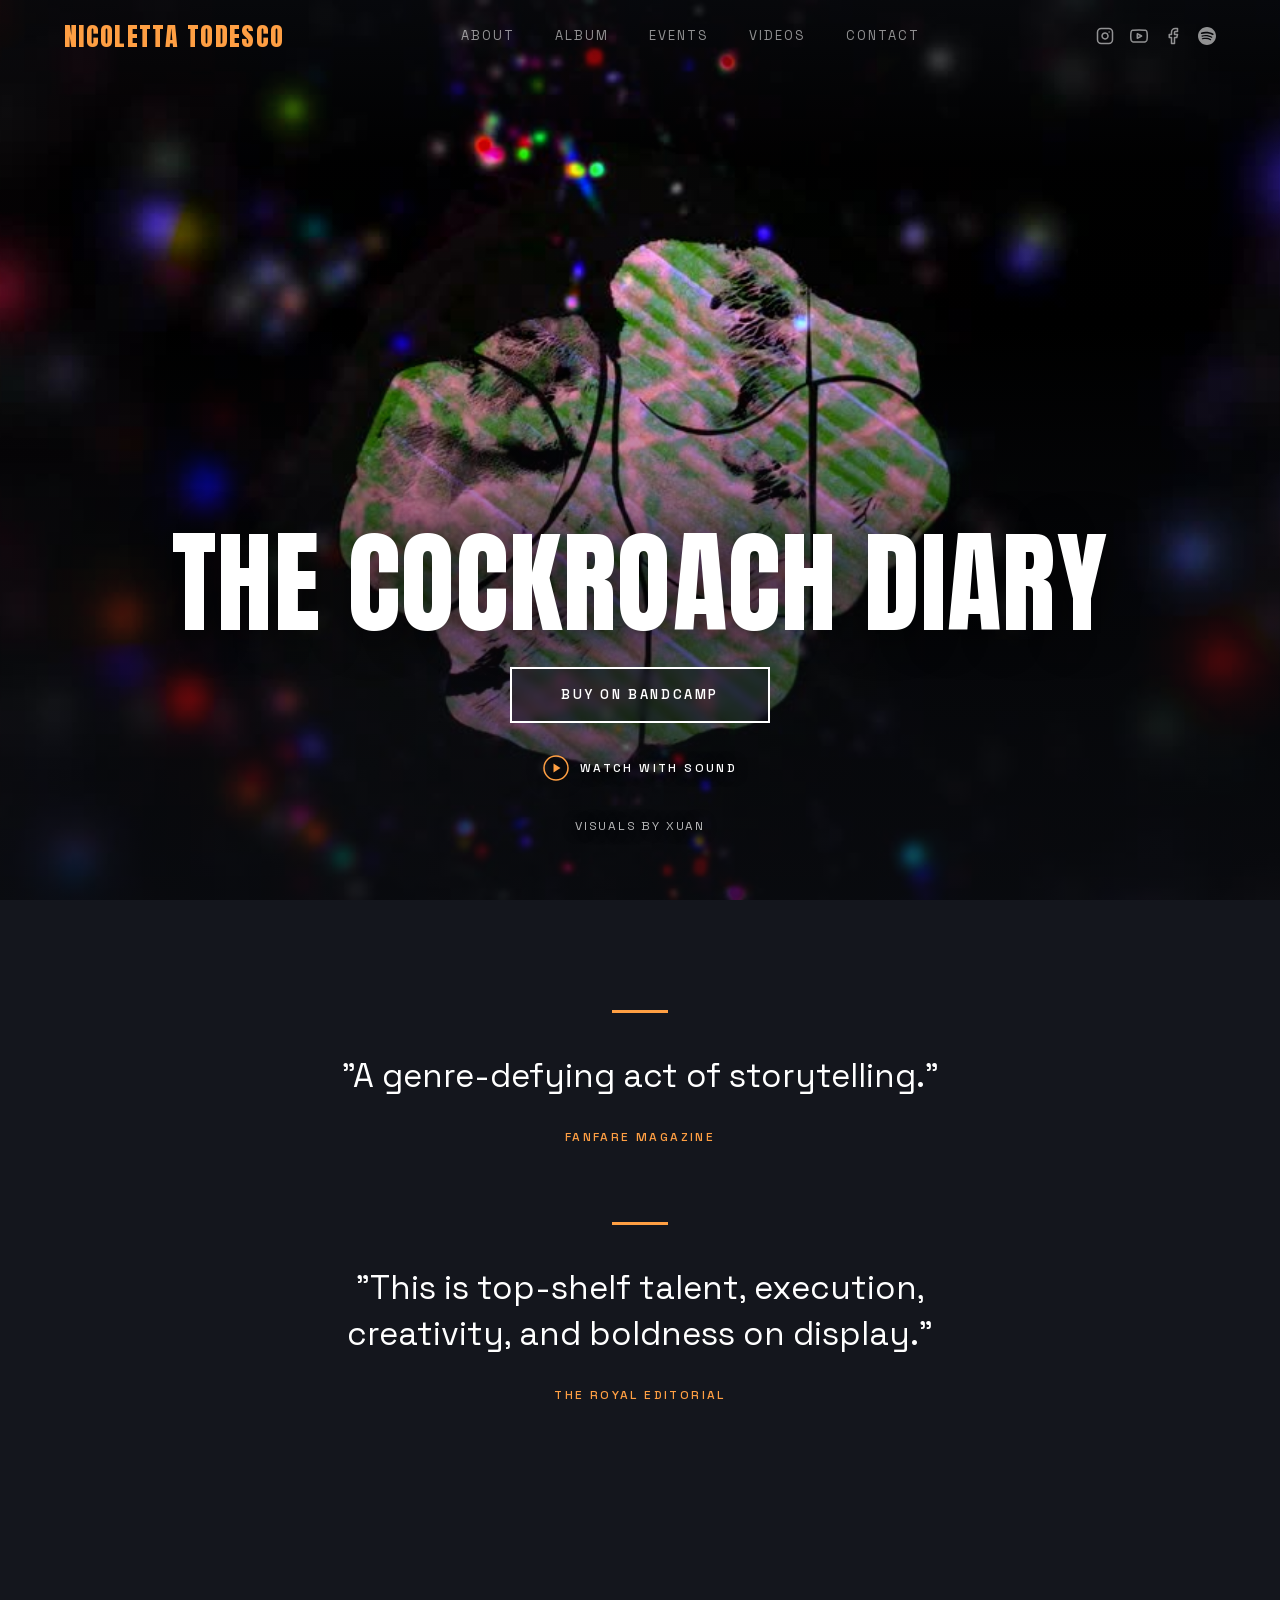
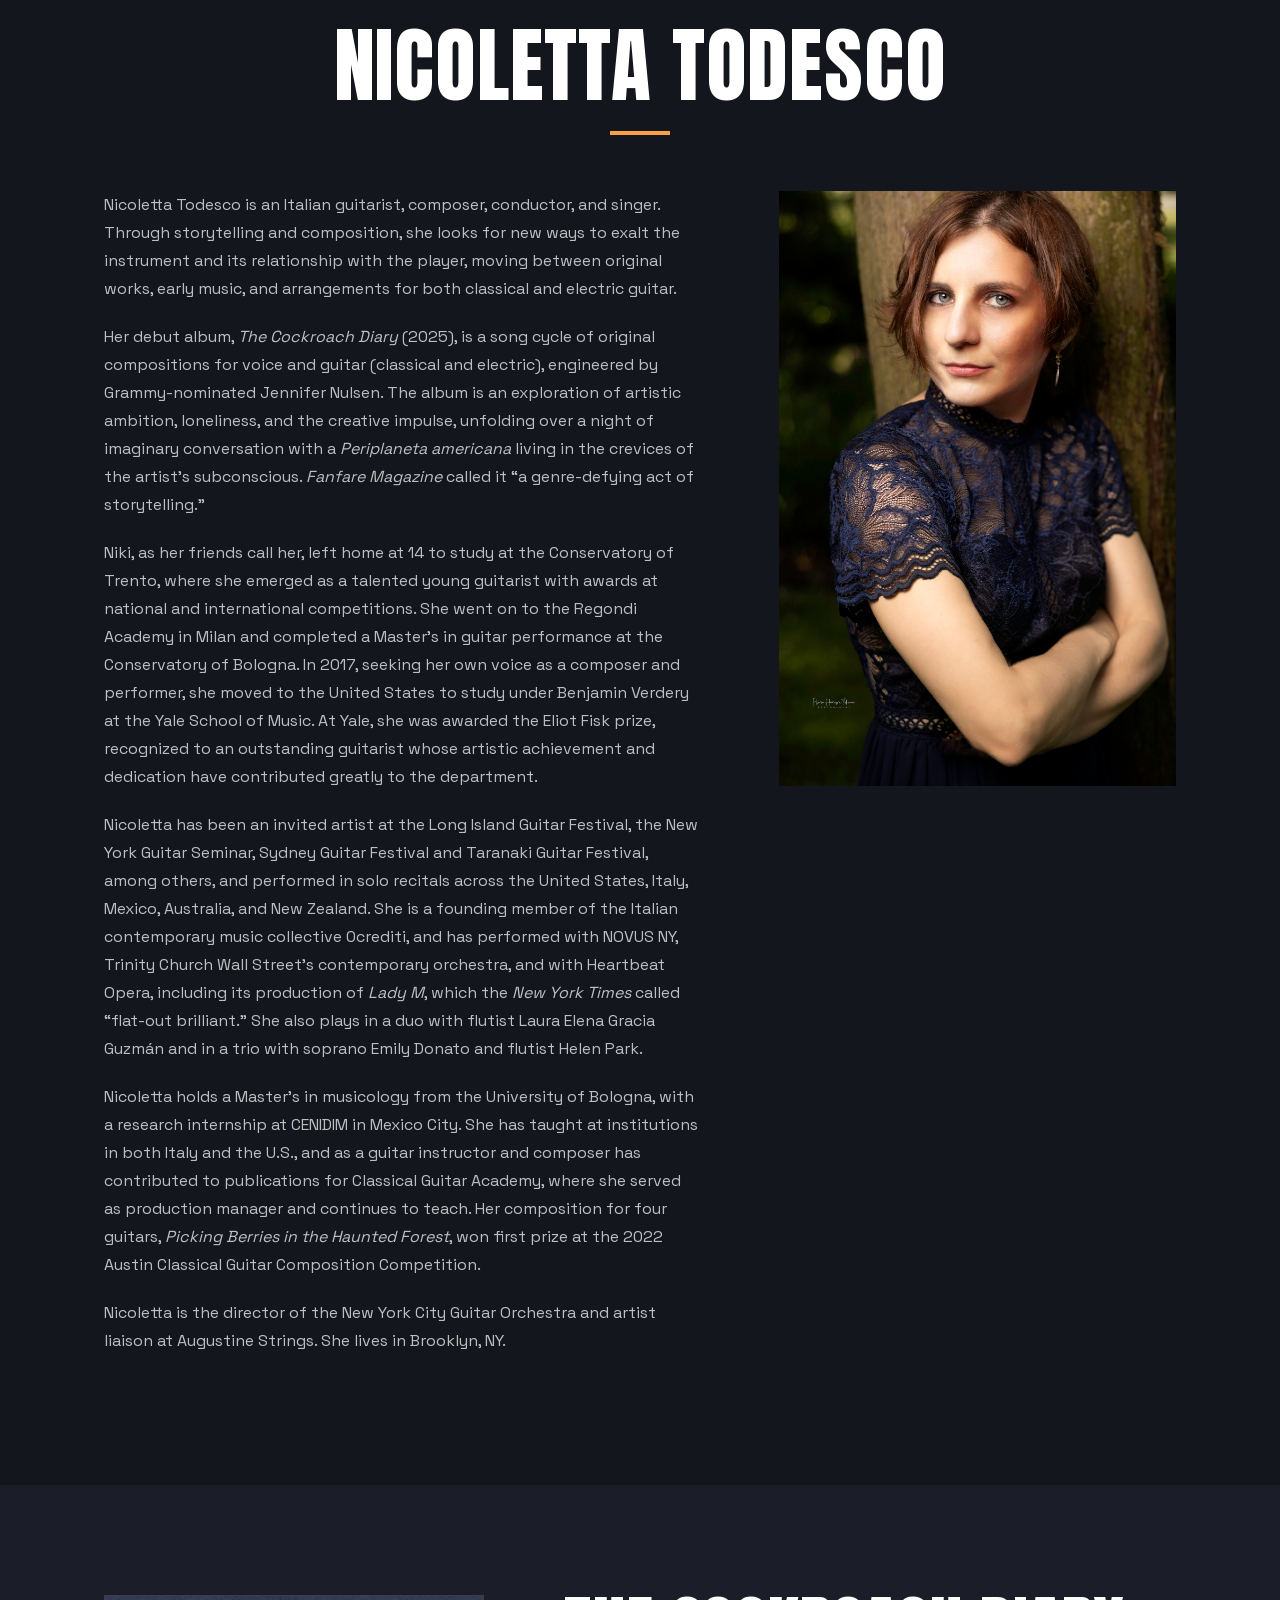
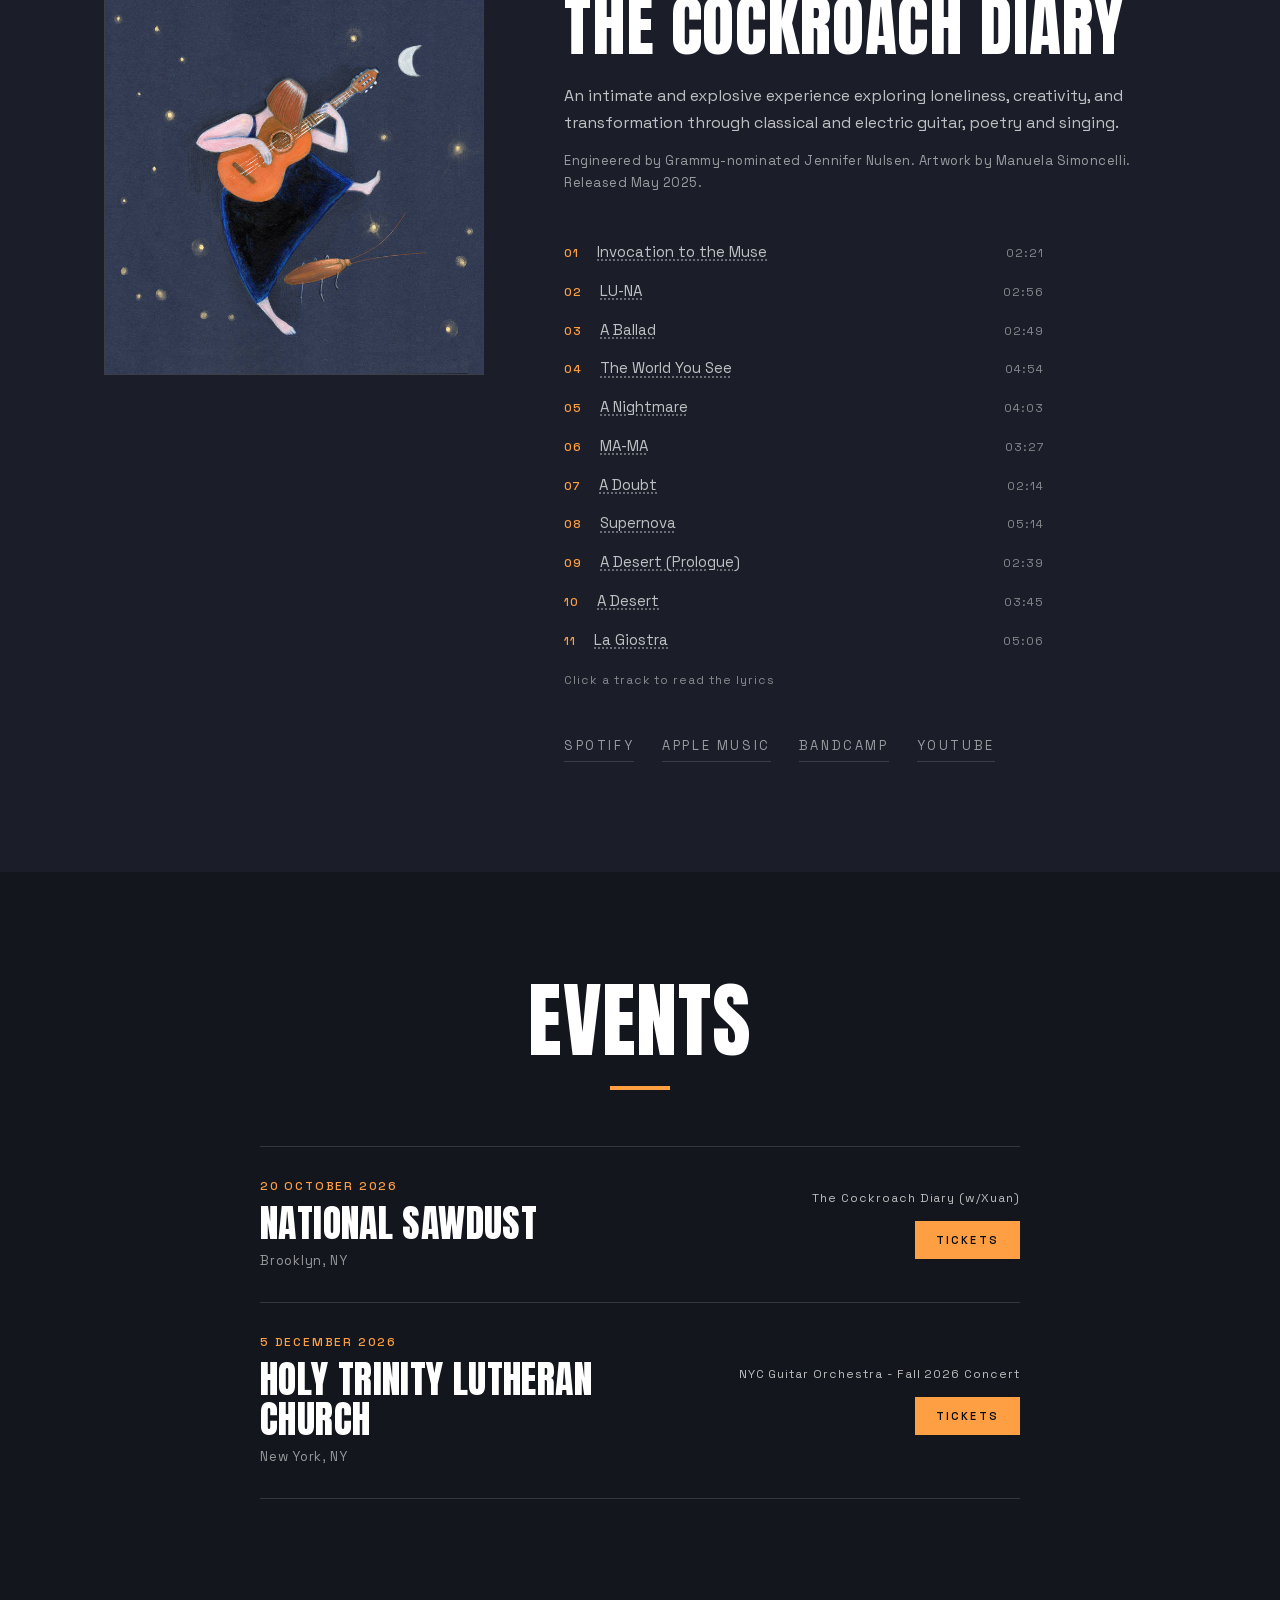
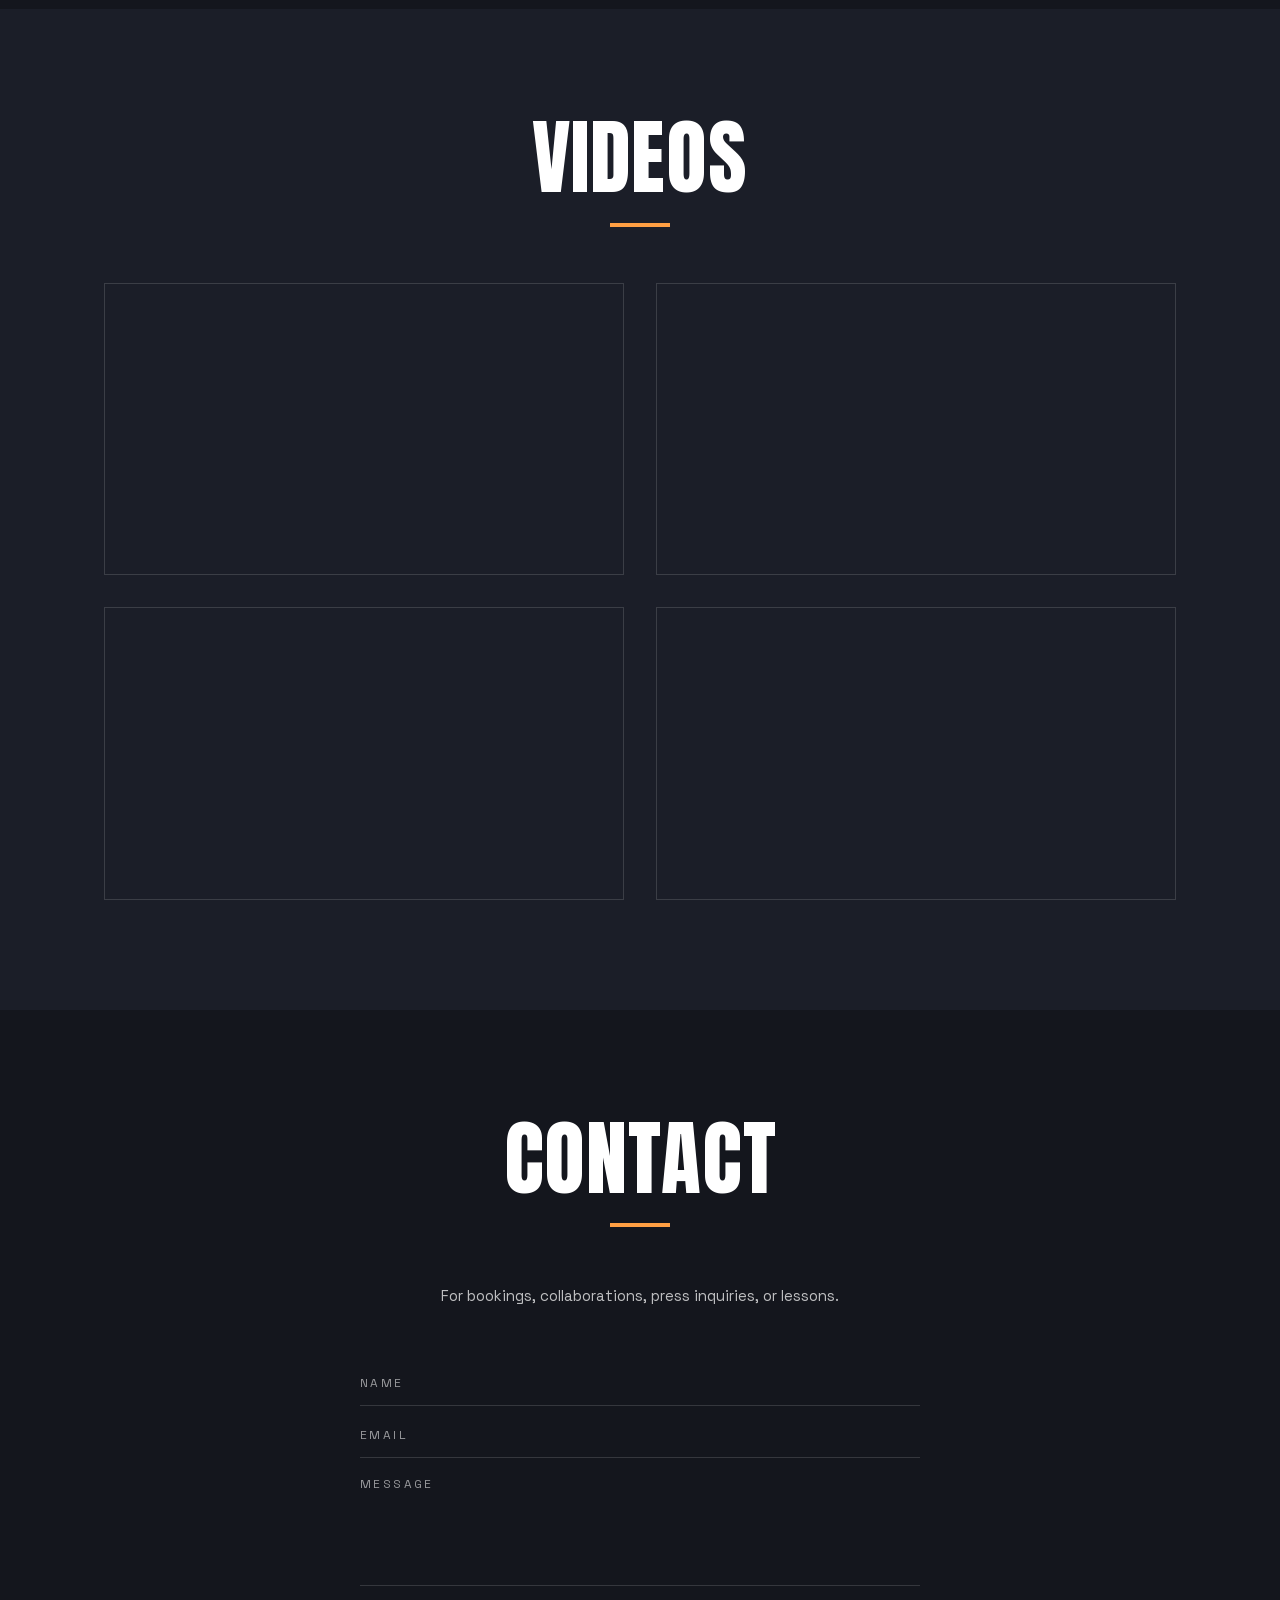
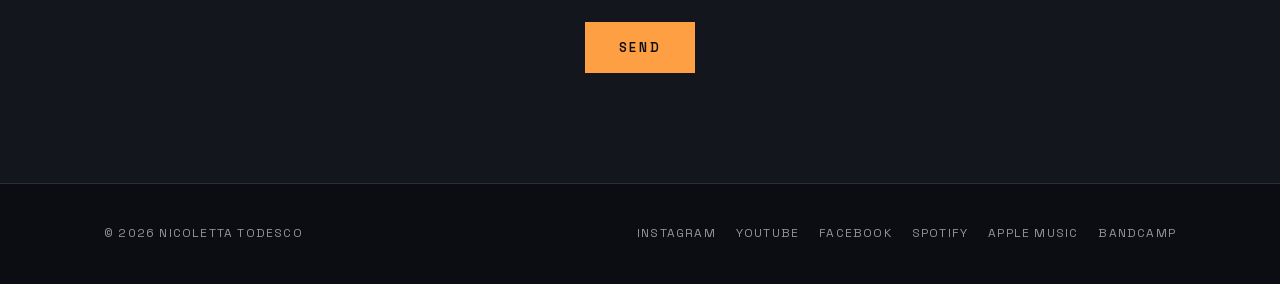
==== commit 1d252714: "promo added" ====
--- a/index.html
+++ b/index.html
@@ -68,6 +68,8 @@
        required even same-origin: fonts are always fetched in CORS mode. -->
   <link rel="preload" href="./fonts/anton-latin.woff2" as="font" type="font/woff2" crossorigin>
   <link rel="preload" href="./fonts/space-grotesk-latin.woff2" as="font" type="font/woff2" crossorigin>
+  <!-- Largest element on first paint, so fetch it early -->
+  <link rel="preload" href="./images/hero-poster.jpg" as="image">
   <link rel="stylesheet" href="./styles.css">
 </head>
 
@@ -154,17 +156,39 @@
 
     <!-- Hero -->
     <section class="hero" id="hero">
+      <!-- Silent looping clip. The source lives in data-src so script.js can
+           decide whether to load it at all (it skips reduced-motion and
+           Save-Data users, who keep the poster). -->
+      <video class="hero__video" id="hero-video" muted loop playsinline preload="none"
+        poster="images/hero-poster.jpg" data-src="video/hero-loop.mp4" aria-hidden="true" tabindex="-1"></video>
       <div class="hero__inner">
         <p class="hero__title">The Cockroach Diary</p>
         <div class="hero__buttons">
-          <a href="https://open.spotify.com/album/5UpOgjrms3rAONojmuovnQ" target="_blank" rel="noopener"
-            class="btn">Listen on Spotify</a>
+          <!-- <a href="https://open.spotify.com/album/5UpOgjrms3rAONojmuovnQ" target="_blank" rel="noopener"
+            class="btn">Listen on Spotify</a> -->
           <a href="https://nicolettatodesco.bandcamp.com/album/the-cockroach-diary" target="_blank" rel="noopener"
             class="btn btn--outline">Buy on Bandcamp</a>
         </div>
-        <p class="hero__credit">Album art by Manuela Simoncelli</p>
+        <button class="hero__watch" id="watch-video" type="button">
+          <svg width="26" height="26" viewBox="0 0 26 26" aria-hidden="true">
+            <circle cx="13" cy="13" r="12" fill="none" stroke="currentColor" stroke-width="1.5" />
+            <path d="M10.5 8.5l7 4.5-7 4.5z" fill="currentColor" />
+          </svg>
+          Watch with sound
+        </button>
+        <p class="hero__credit">Visuals by <a href="https://www.xuanfilms.com/">Xuan</a></p>
       </div>
     </section>
+
+    <!-- Promo video pop-up. The source is attached on open so the full
+         file is never downloaded unless someone asks to watch it. -->
+    <dialog class="video-modal" id="video-modal" aria-label="The Cockroach Diary — promo video">
+      <button class="video-modal__close" data-close aria-label="Close video">&times;</button>
+      <div class="video-modal__frame">
+        <video id="promo-video" controls playsinline preload="none" poster="images/promo-poster.jpg"
+          data-src="video/promo.mp4"></video>
+      </div>
+    </dialog>
 
     <!-- Pull Quotes -->
     <section class="quote-block">
--- a/styles.css
+++ b/styles.css
@@ -76,6 +76,13 @@
   color: var(--bg-dark);
 }
 
+/* One keyboard-focus style everywhere, in the accent rather than the
+   browser's default blue */
+:focus-visible {
+  outline: 2px solid var(--accent);
+  outline-offset: 3px;
+}
+
 html {
   scroll-behavior: smooth;
 }
@@ -214,7 +221,7 @@
   font-family: var(--heading);
   font-size: 26px;
   font-weight: 400;
-  letter-spacing: 0.04em;
+  letter-spacing: 0.05em;
   text-transform: uppercase;
   white-space: nowrap;
   color: var(--accent);
@@ -366,55 +373,51 @@
   overflow: hidden;
 }
 
-/* Blurred copy of the cover bleeding to the edges, so the square art
-   never reads as a panel floating on the black. It must use the same
-   `contain` framing as the sharp layer below, or the two don't
-   register and the glow drifts off the artwork it belongs to. */
-.hero::before {
-  content: '';
+/* The promo loop. Its own frame is near-black at the edges, so it needs
+   no bleed treatment — it meets the page background on its own. The
+   poster carries first paint until the clip is ready. */
+.hero__video {
   position: absolute;
   inset: 0;
-  background: url('images/cockroachdiary_cover.jpg') center / contain no-repeat;
-  filter: blur(64px) saturate(1.5) brightness(0.55);
-  transform: scale(1.9);
+  z-index: 0;
+  width: 100%;
+  height: 100%;
+  object-fit: cover;
   pointer-events: none;
 }
 
-/* The sharp cover. The scrim only darkens enough to seat the
-   header and the title — the art stays legible top to bottom. */
+/* Scrim: only enough to seat the header at the top and the title at
+   the bottom. The video stays legible through the middle. */
 .hero::after {
   content: '';
   position: absolute;
   inset: 0;
+  z-index: 1;
   pointer-events: none;
-  background:
-    linear-gradient(to bottom,
+  background: linear-gradient(to bottom,
       rgba(11, 13, 18, 0.62) 0%,
       rgba(11, 13, 18, 0.06) 18%,
-      rgba(11, 13, 18, 0) 40%,
-      rgba(11, 13, 18, 0.26) 62%,
-      rgba(11, 13, 18, 0.52) 100%),
-    url('images/cockroachdiary_cover.jpg') center / contain no-repeat;
-}
-
-/* On narrow screens the contained square leaves a hard edge at the
-   sides, so let the art fill the frame instead. */
+      rgba(11, 13, 18, 0) 36%,
+      rgba(11, 13, 18, 0.44) 60%,
+      rgba(11, 13, 18, 0.78) 100%);
+}
+
+/* Portrait crops the wide clip hard, so the bright centre of the frame
+   lands right behind the title — it needs a heavier scrim than desktop. */
 @media (max-width: 700px) {
   .hero::after {
-    background:
-      linear-gradient(to bottom,
-        rgba(11, 13, 18, 0.62) 0%,
-        rgba(11, 13, 18, 0.08) 20%,
-        rgba(11, 13, 18, 0) 38%,
-        rgba(11, 13, 18, 0.30) 62%,
-        rgba(11, 13, 18, 0.56) 100%),
-      url('images/cockroachdiary_cover.jpg') center / cover no-repeat;
+    background: linear-gradient(to bottom,
+        rgba(11, 13, 18, 0.66) 0%,
+        rgba(11, 13, 18, 0.12) 18%,
+        rgba(11, 13, 18, 0.08) 32%,
+        rgba(11, 13, 18, 0.64) 58%,
+        rgba(11, 13, 18, 0.9) 100%);
   }
 }
 
 .hero__inner {
   position: relative;
-  z-index: 1;
+  z-index: 2;
   max-width: 1000px;
 }
 
@@ -462,6 +465,111 @@
 
 .hero__buttons .btn--outline:hover {
   background: var(--ink);
+}
+
+/* Tertiary to the two CTAs above it: a control, not a third button */
+.hero__watch {
+  display: inline-flex;
+  align-items: center;
+  gap: 11px;
+  margin-top: 26px;
+  padding: 6px 2px;
+  background: none;
+  border: none;
+  cursor: pointer;
+  font-family: var(--body);
+  font-size: 12px;
+  font-weight: 500;
+  letter-spacing: 0.2em;
+  text-transform: uppercase;
+  color: var(--ink);
+  text-shadow: 0 1px 14px rgba(0, 0, 0, 0.9);
+  transition: color 0.15s ease-in-out;
+}
+
+.hero__watch svg {
+  flex-shrink: 0;
+  color: var(--accent);
+  transition: transform 0.15s ease-in-out;
+  filter: drop-shadow(0 1px 8px rgba(0, 0, 0, 0.7));
+}
+
+.hero__watch:hover,
+.hero__watch:focus-visible {
+  color: var(--accent);
+}
+
+.hero__watch:hover svg {
+  transform: scale(1.12);
+}
+
+/* ========================================
+   PROMO VIDEO POP-UP
+   ======================================== */
+
+.video-modal {
+  width: min(1100px, calc(100vw - 40px));
+  max-height: calc(100vh - 40px);
+  margin: auto;
+  padding: 0;
+  border: none;
+  background: transparent;
+  overflow: visible;
+}
+
+.video-modal::backdrop {
+  background: rgba(5, 6, 9, 0.92);
+  backdrop-filter: blur(4px);
+  -webkit-backdrop-filter: blur(4px);
+}
+
+.video-modal__frame {
+  position: relative;
+  aspect-ratio: 16 / 9;
+  width: 100%;
+  background: #000;
+  border: 1px solid var(--rule);
+  overflow: hidden;
+}
+
+.video-modal__frame video {
+  width: 100%;
+  height: 100%;
+  display: block;
+  object-fit: contain;
+}
+
+.video-modal__close {
+  position: absolute;
+  top: -42px;
+  right: 0;
+  background: none;
+  border: none;
+  padding: 4px 8px;
+  font-family: var(--body);
+  font-size: 30px;
+  font-weight: 400;
+  line-height: 1;
+  color: var(--ink-dim);
+  cursor: pointer;
+  transition: color 0.2s;
+  z-index: 1;
+}
+
+.video-modal__close:hover,
+.video-modal__close:focus-visible {
+  color: var(--accent);
+}
+
+@media (max-width: 700px) {
+  .video-modal {
+    width: calc(100vw - 24px);
+  }
+
+  .video-modal__close {
+    top: -38px;
+    font-size: 26px;
+  }
 }
 
 /* ========================================
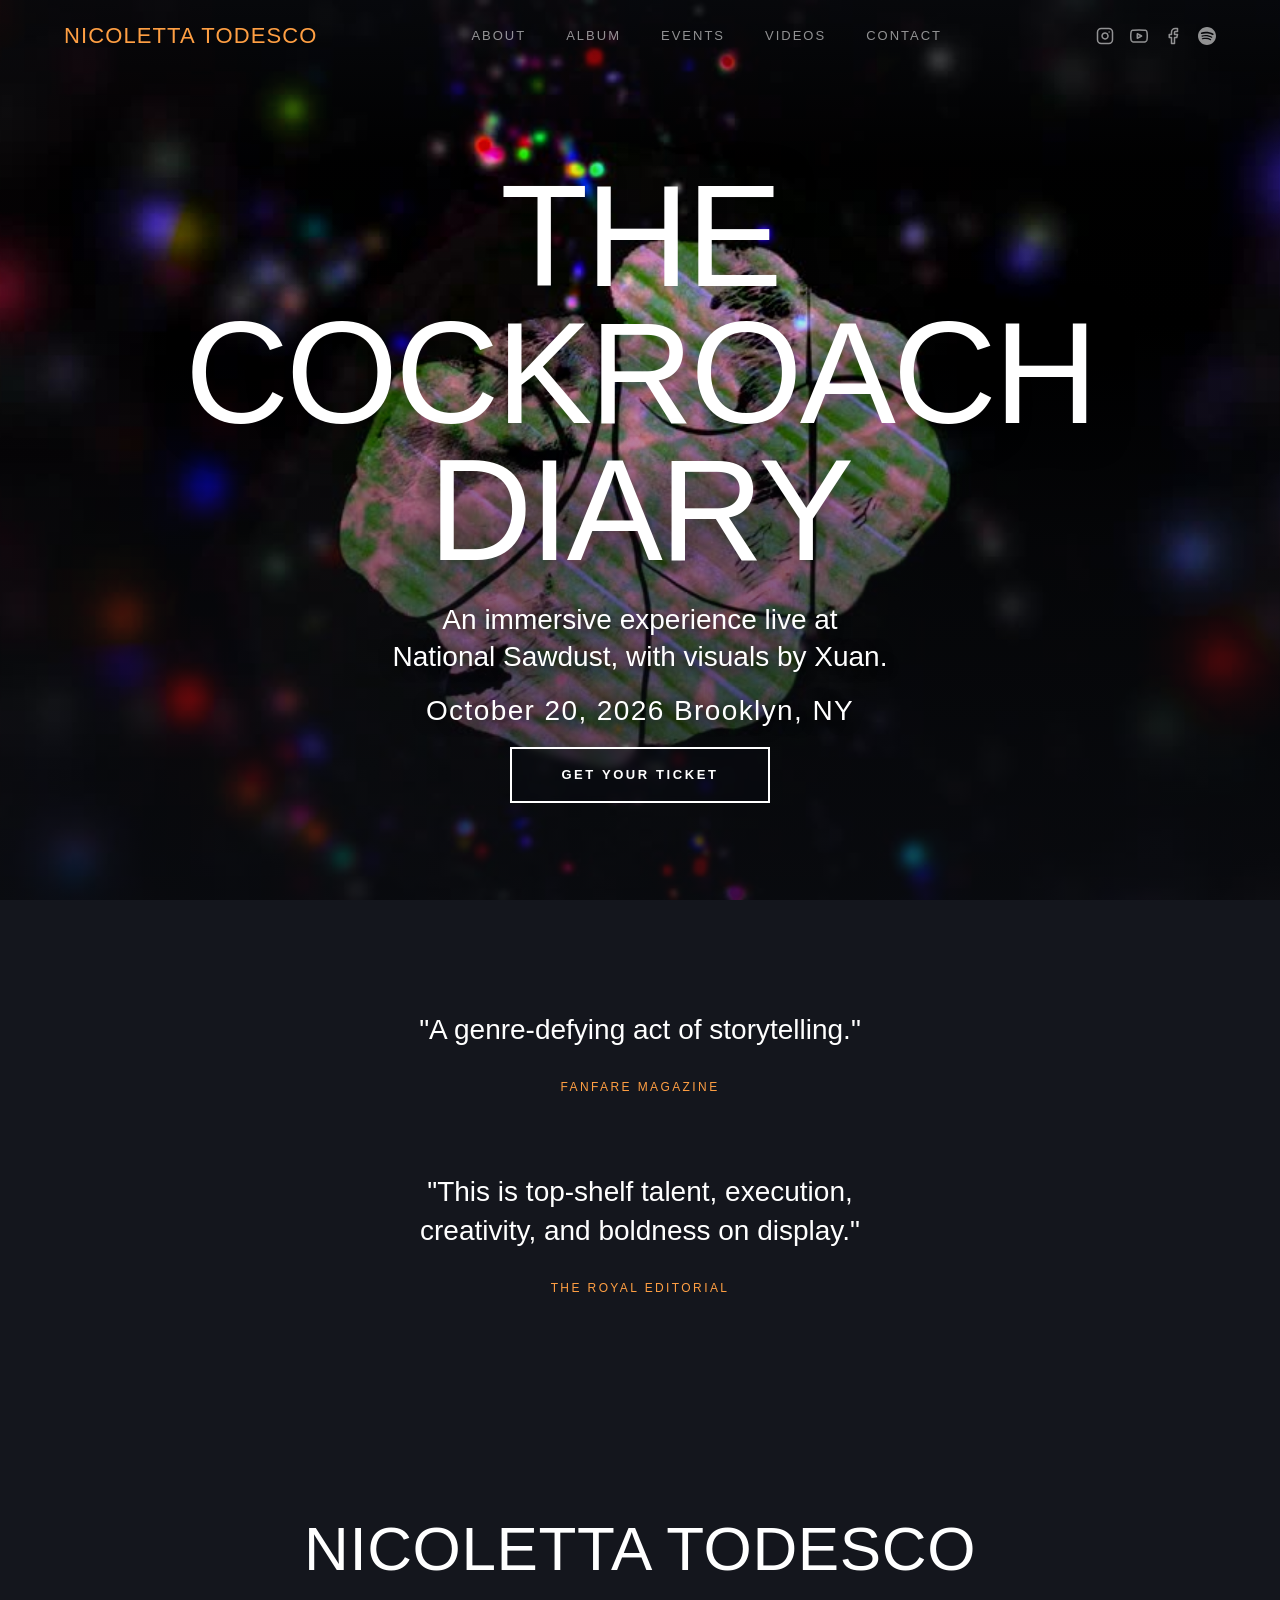
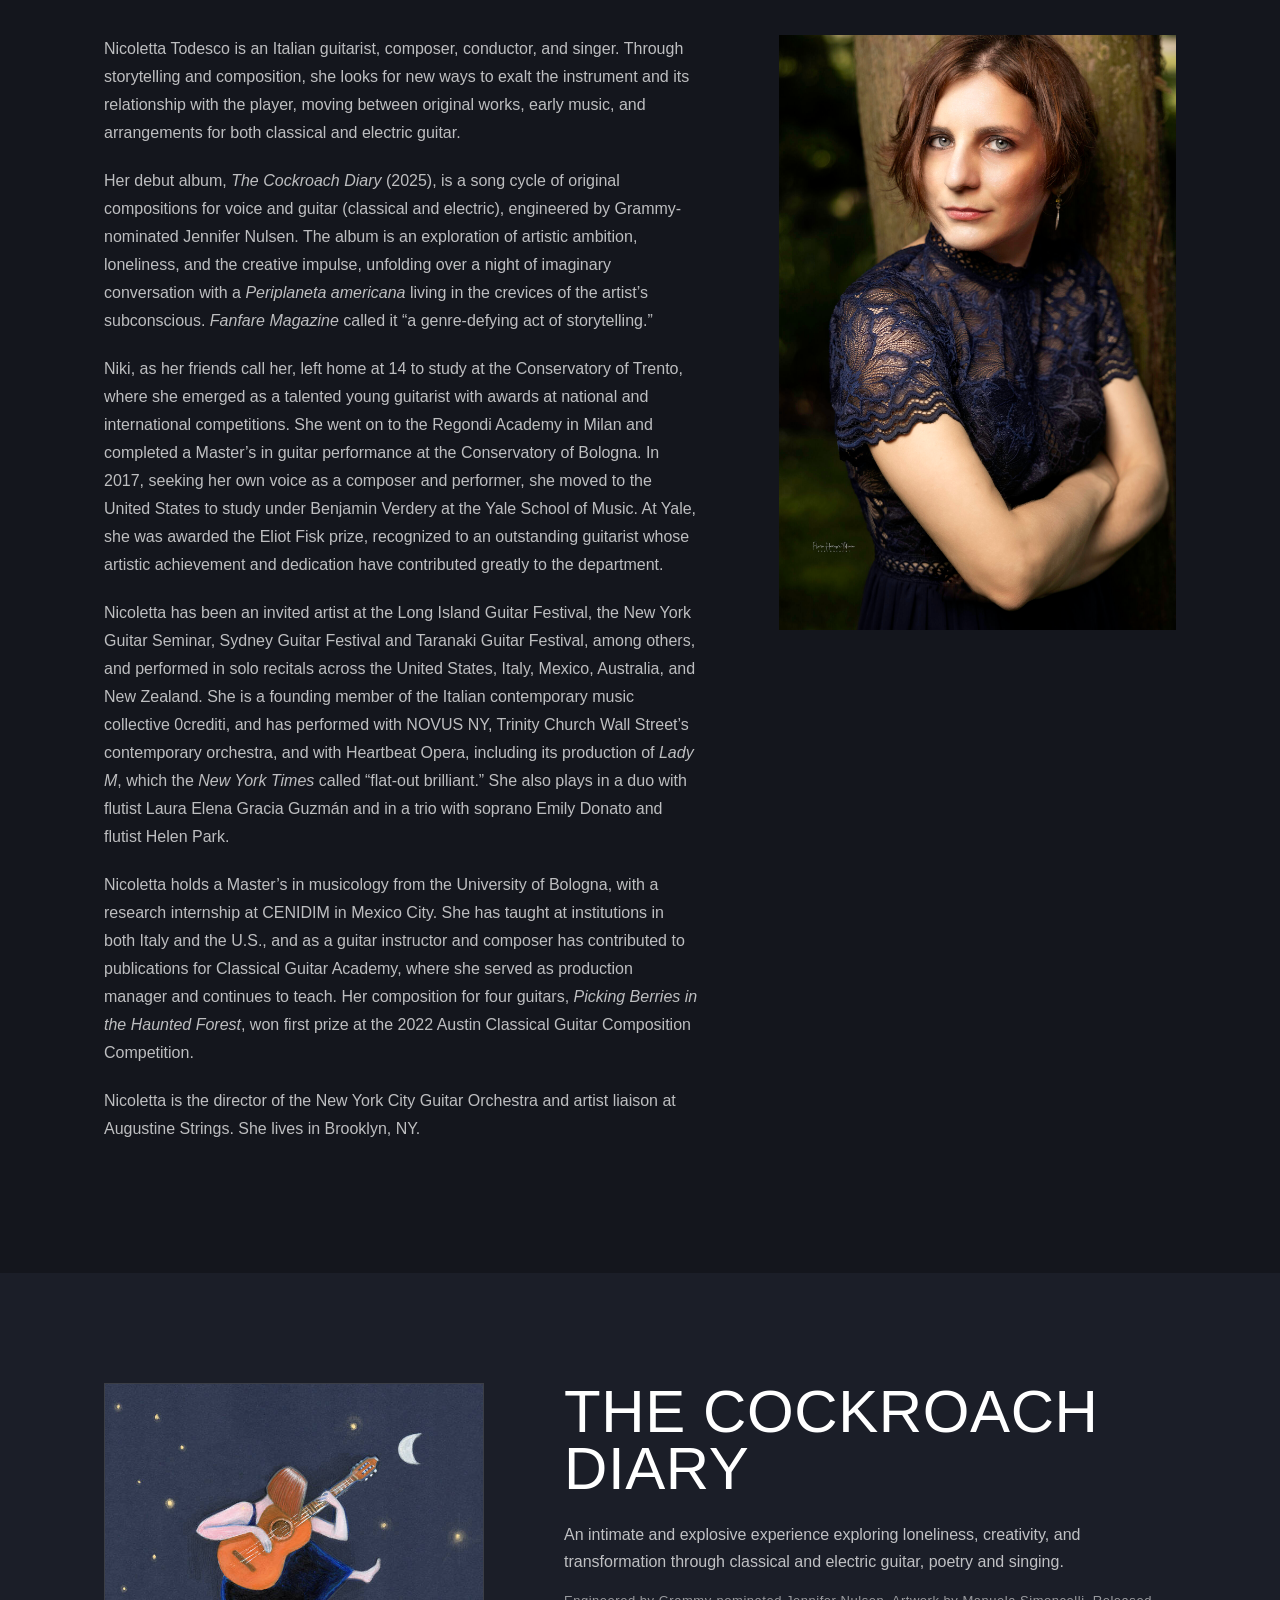
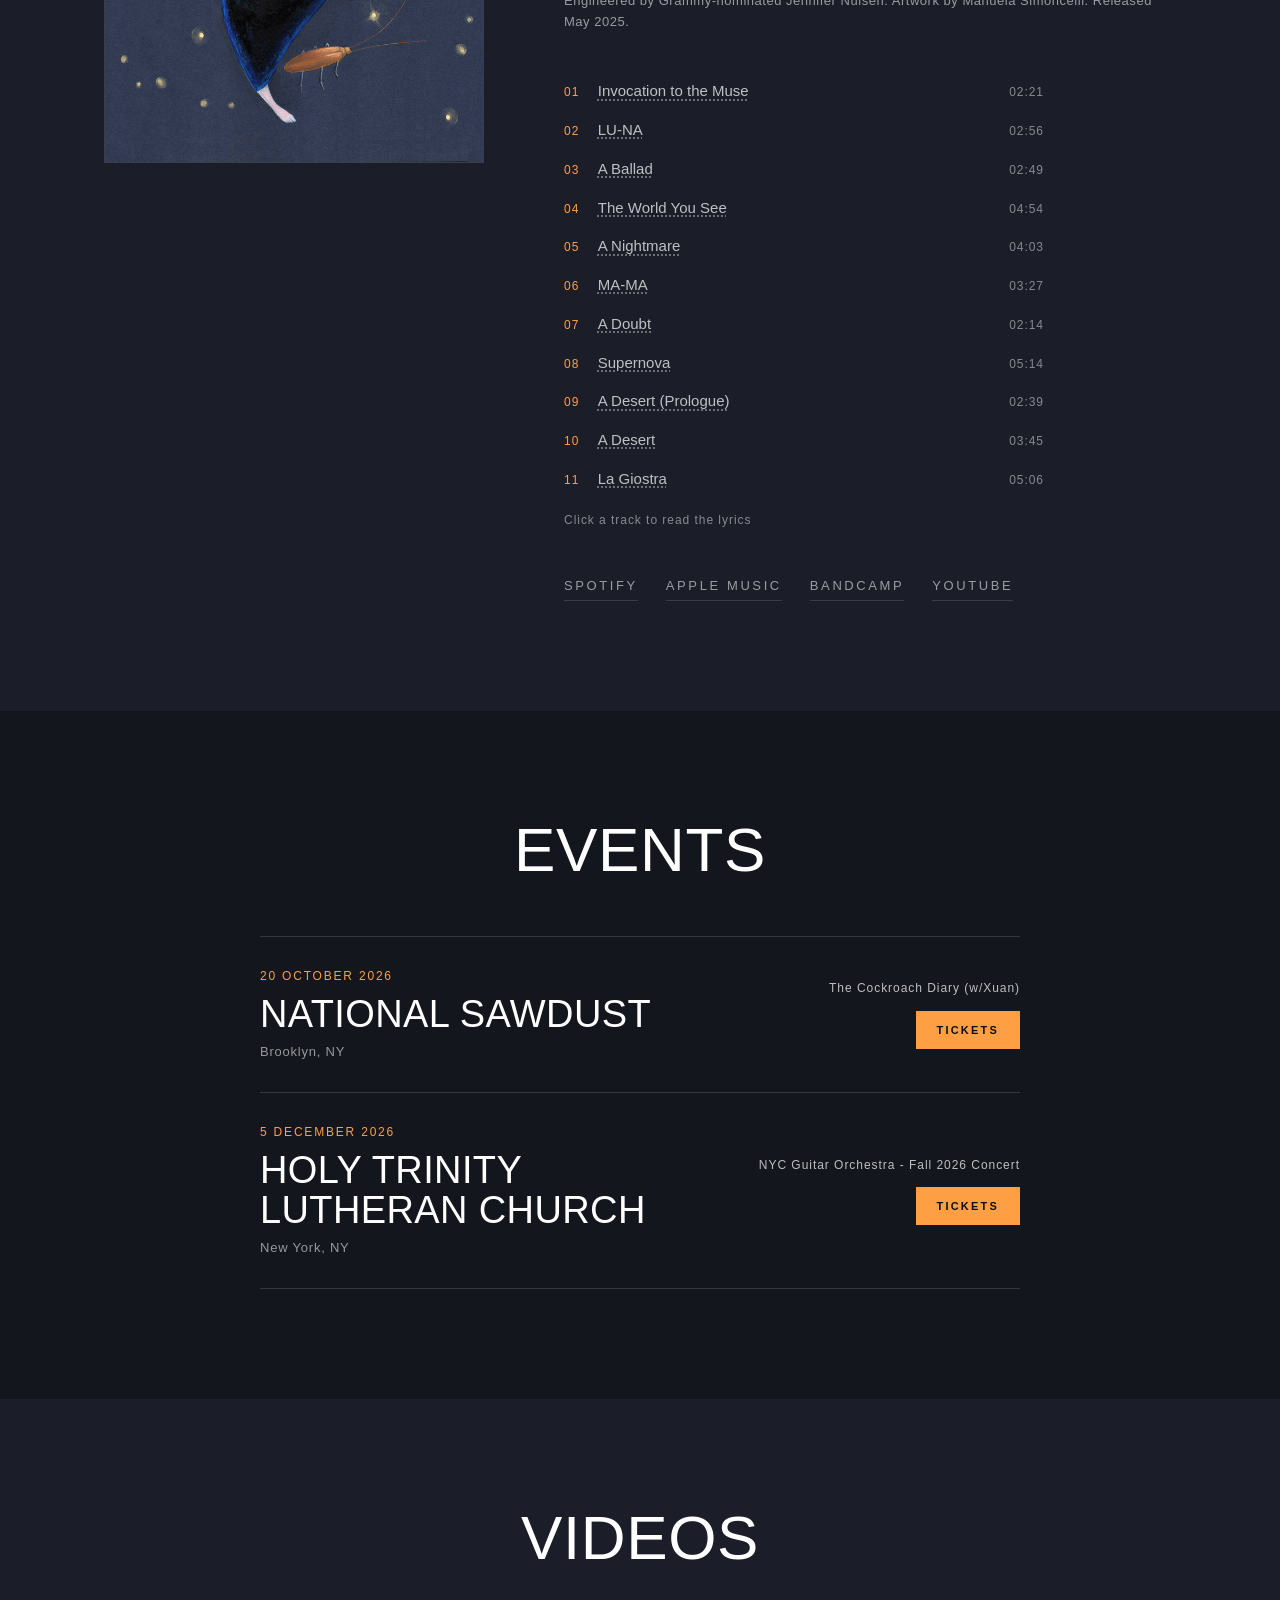
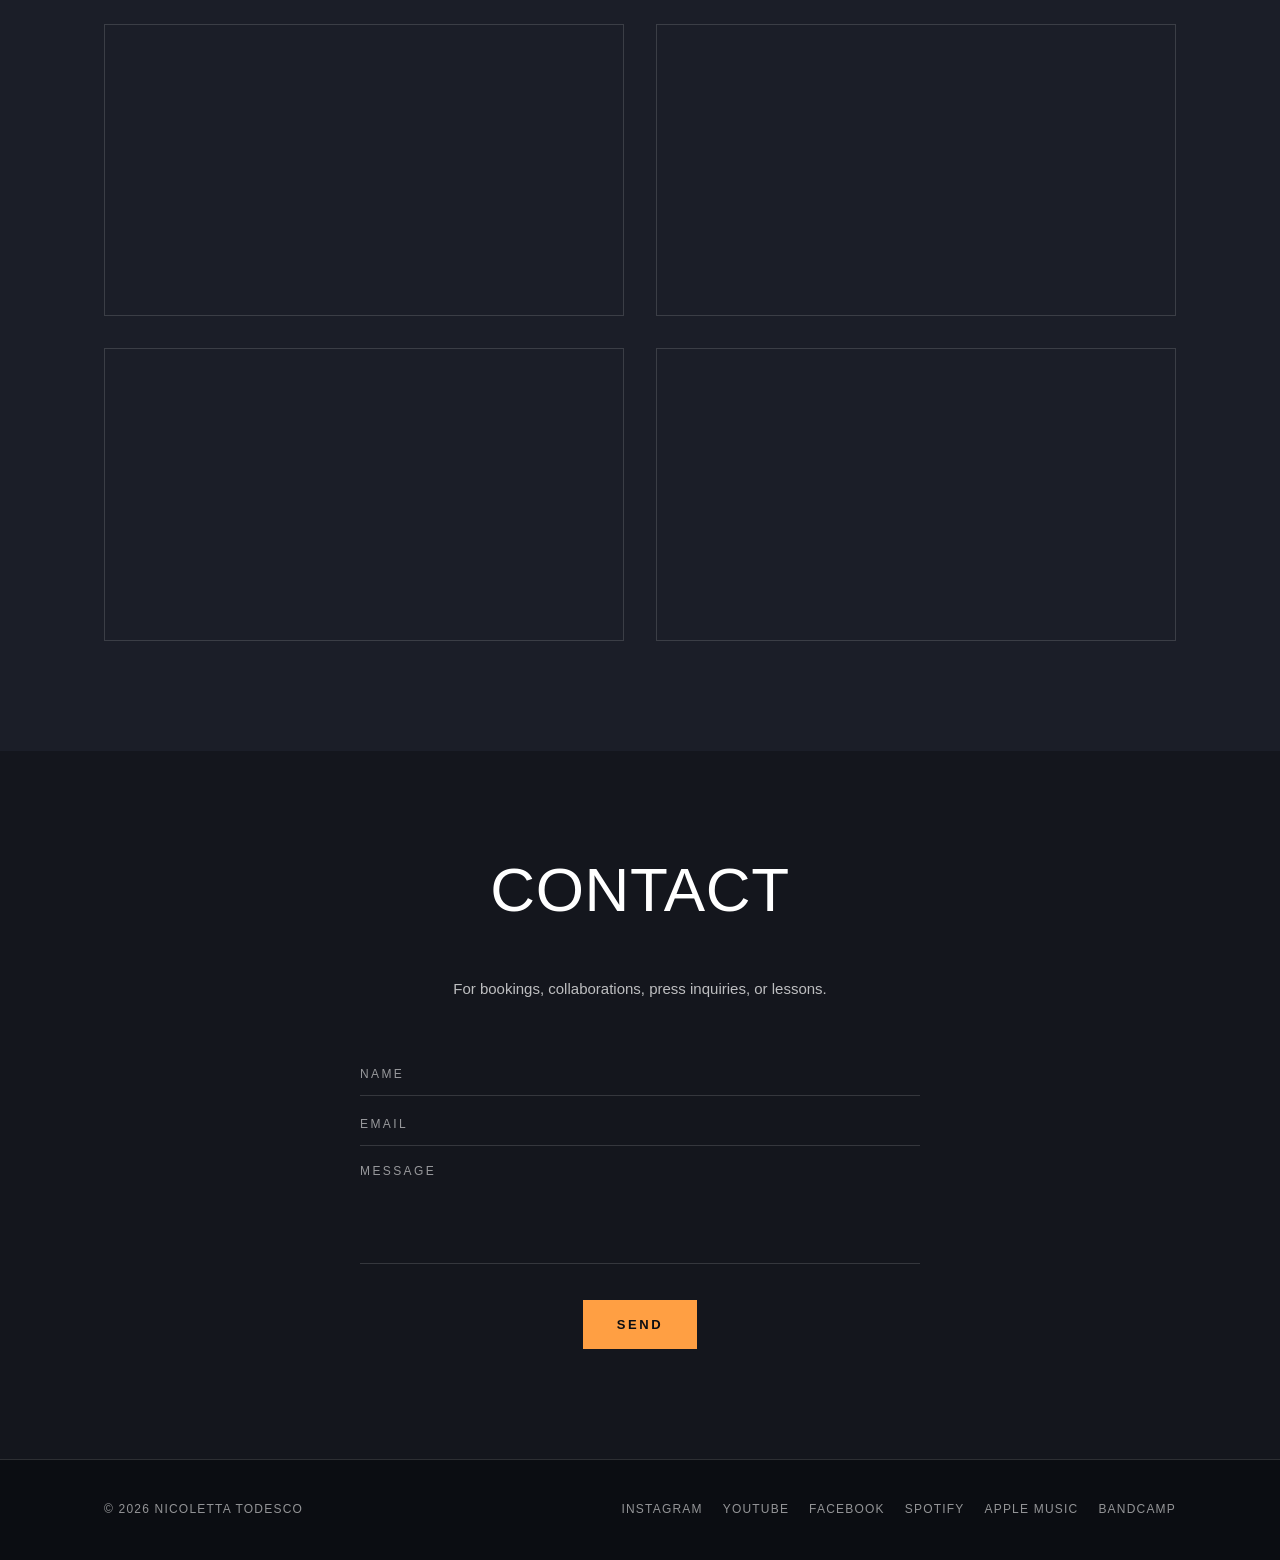
==== commit 1a9392d9: "." ====
--- a/index.html
+++ b/index.html
@@ -67,7 +67,7 @@
        for styles.css to be downloaded and parsed. crossorigin is
        required even same-origin: fonts are always fetched in CORS mode. -->
   <link rel="preload" href="./fonts/anton-latin.woff2" as="font" type="font/woff2" crossorigin>
-  <link rel="preload" href="./fonts/space-grotesk-latin.woff2" as="font" type="font/woff2" crossorigin>
+
   <!-- Largest element on first paint, so fetch it early -->
   <link rel="preload" href="./images/hero-poster.jpg" as="image">
   <link rel="stylesheet" href="./styles.css">
@@ -161,23 +161,52 @@
            Save-Data users, who keep the poster). -->
       <video class="hero__video" id="hero-video" muted loop playsinline preload="none"
         poster="images/hero-poster.jpg" data-src="video/hero-loop.mp4" aria-hidden="true" tabindex="-1"></video>
-      <div class="hero__inner">
-        <p class="hero__title">The Cockroach Diary</p>
-        <div class="hero__buttons">
-          <!-- <a href="https://open.spotify.com/album/5UpOgjrms3rAONojmuovnQ" target="_blank" rel="noopener"
-            class="btn">Listen on Spotify</a> -->
-          <a href="https://nicolettatodesco.bandcamp.com/album/the-cockroach-diary" target="_blank" rel="noopener"
-            class="btn btn--outline">Buy on Bandcamp</a>
-        </div>
-        <button class="hero__watch" id="watch-video" type="button">
-          <svg width="26" height="26" viewBox="0 0 26 26" aria-hidden="true">
-            <circle cx="13" cy="13" r="12" fill="none" stroke="currentColor" stroke-width="1.5" />
-            <path d="M10.5 8.5l7 4.5-7 4.5z" fill="currentColor" />
-          </svg>
-          Watch with sound
-        </button>
-        <p class="hero__credit">Visuals by <a href="https://www.xuanfilms.com/">Xuan</a></p>
-      </div>
+<div class="hero__inner">
+  <!-- Original title:
+  <p class="hero__title">The Cockroach Diary</p>
+  -->
+<p class="hero__title">The Cockroach Diary</p>
+
+<p class="hero__description">
+  An immersive experience live at National Sawdust, with visuals by
+  <a href="https://www.xuanfilms.com/">Xuan</a>.
+</p>
+
+<p class="hero__description">
+  <time datetime="2026-10-20">October 20, 2026</time> Brooklyn, NY
+</p>
+  <div class="hero__buttons">
+    <!--
+    <a href="https://open.spotify.com/album/5UpOgjrms3rAONojmuovnQ"
+      target="_blank" rel="noopener" class="btn">Listen on Spotify</a>
+    -->
+
+    <!-- Original album button:
+    <a href="https://nicolettatodesco.bandcamp.com/album/the-cockroach-diary"
+      target="_blank" rel="noopener"
+      class="btn btn--outline">Buy on Bandcamp</a>
+    -->
+
+    <a href="https://ci.ovationtix.com/36490/production/1280504?performanceId=11829231"
+      target="_blank" rel="noopener"
+      class="btn btn--outline">Get your ticket</a>
+  </div>
+
+  <!-- <button class="hero__watch" id="watch-video" type="button">
+    <svg width="26" height="26" viewBox="0 0 26 26" aria-hidden="true">
+      <circle cx="13" cy="13" r="12" fill="none"
+        stroke="currentColor" stroke-width="1.5" />
+      <path d="M10.5 8.5l7 4.5-7 4.5z" fill="currentColor" />
+    </svg>
+    Watch with sound
+  </button> -->
+
+  <!-- Original credit, now included above:
+  <p class="hero__credit">
+    Visuals by <a href="https://www.xuanfilms.com/">Xuan</a>
+  </p>
+  -->
+</div>
     </section>
 
     <!-- Promo video pop-up. The source is attached on open so the full
@@ -697,7 +726,7 @@
             </div>
             <div class="tour__meta">
               <span class="tour__program">The Cockroach Diary (w/Xuan)</span>
-              <a href="https://ci.ovationtix.com/36490/production/1280504" target="_blank" rel="noopener"
+              <a href="https://ci.ovationtix.com/36490/production/1280504?performanceId=11829231" target="_blank" rel="noopener"
                 class="btn btn--sm">Tickets</a>
             </div>
           </article>
--- a/styles.css
+++ b/styles.css
@@ -4,50 +4,8 @@
    near-black, amber accent, condensed display
    ======================================== */
 
-/* ========================================
-   FONTS — self-hosted (both SIL Open Font License).
-   Served from this origin so they arrive before first
-   paint; index.html preloads the two latin files.
-   The latin-ext files download only if a character in
-   their unicode-range actually appears on the page.
-   ======================================== */
-
-@font-face {
-  font-family: 'Anton';
-  font-style: normal;
-  font-weight: 400;
-  font-display: swap;
-  src: url('fonts/anton-latin.woff2') format('woff2');
-  unicode-range: U+0000-00FF, U+0131, U+0152-0153, U+02BB-02BC, U+02C6, U+02DA, U+02DC, U+0304, U+0308, U+0329, U+2000-206F, U+20AC, U+2122, U+2191, U+2193, U+2212, U+2215, U+FEFF, U+FFFD;
-}
-
-@font-face {
-  font-family: 'Anton';
-  font-style: normal;
-  font-weight: 400;
-  font-display: swap;
-  src: url('fonts/anton-latin-ext.woff2') format('woff2');
-  unicode-range: U+0100-02BA, U+02BD-02C5, U+02C7-02CC, U+02CE-02D7, U+02DD-02FF, U+0304, U+0308, U+0329, U+1D00-1DBF, U+1E00-1E9F, U+1EF2-1EFF, U+2020, U+20A0-20AB, U+20AD-20C0, U+2113, U+2C60-2C7F, U+A720-A7FF;
-}
-
-/* Variable font: one file covers the whole 400-700 range. */
-@font-face {
-  font-family: 'Space Grotesk';
-  font-style: normal;
-  font-weight: 400 700;
-  font-display: swap;
-  src: url('fonts/space-grotesk-latin.woff2') format('woff2');
-  unicode-range: U+0000-00FF, U+0131, U+0152-0153, U+02BB-02BC, U+02C6, U+02DA, U+02DC, U+0304, U+0308, U+0329, U+2000-206F, U+20AC, U+2122, U+2191, U+2193, U+2212, U+2215, U+FEFF, U+FFFD;
-}
-
-@font-face {
-  font-family: 'Space Grotesk';
-  font-style: normal;
-  font-weight: 400 700;
-  font-display: swap;
-  src: url('fonts/space-grotesk-latin-ext.woff2') format('woff2');
-  unicode-range: U+0100-02BA, U+02BD-02C5, U+02C7-02CC, U+02CE-02D7, U+02DD-02FF, U+0304, U+0308, U+0329, U+1D00-1DBF, U+1E00-1E9F, U+1EF2-1EFF, U+2020, U+20A0-20AB, U+20AD-20C0, U+2113, U+2C60-2C7F, U+A720-A7FF;
-}
+/* Typography: Helvetica headings; native system sans-serif body.
+   No font downloads are required by this stylesheet. */
 
 *,
 *::before,
@@ -67,8 +25,8 @@
   --bg:        #14161d;
   --bg-deep:   #1b1e28;
   --bg-dark:   #0b0d12;
-  --heading: 'Anton', 'Haettenschweiler', 'Arial Narrow', Impact, sans-serif;
-  --body:  'Space Grotesk', 'Helvetica Neue', Arial, sans-serif;
+  --heading: "Helvetica Neue", Helvetica, Arial, sans-serif;
+  --body: -apple-system, BlinkMacSystemFont, "Segoe UI", Roboto, "Helvetica Neue", Arial, sans-serif;
 }
 
 ::selection {
@@ -219,8 +177,8 @@
 
 .header__name {
   font-family: var(--heading);
-  font-size: 26px;
-  font-weight: 400;
+  font-size: 22px;
+  font-weight: 200;
   letter-spacing: 0.05em;
   text-transform: uppercase;
   white-space: nowrap;
@@ -238,9 +196,9 @@
 }
 
 .header__nav a {
-  font-family: var(--body);
+  font-family: var(--heading);
   font-size: 13px;
-  font-weight: 400;
+  font-weight: 200;
   letter-spacing: 2px;
   text-transform: uppercase;
   color: var(--ink-dim);
@@ -365,10 +323,10 @@
   min-height: 100vh;
   min-height: 100svh;
   display: flex;
-  align-items: flex-end;
+  align-items: center;
   justify-content: center;
   text-align: center;
-  padding: 120px 5vw 7vh;
+  padding: 88px 5vw max(16px, env(safe-area-inset-bottom));
   background: var(--bg-dark);
   overflow: hidden;
 }
@@ -419,19 +377,49 @@
   position: relative;
   z-index: 2;
   max-width: 1000px;
+  width: 100%;
 }
 
 .hero__title {
   font-family: var(--heading);
-  font-size: clamp(38px, 9.5vw, 112px);
-  font-weight: 400;
-  letter-spacing: 0.01em;
-  line-height: 0.9;
+  font-size: clamp(48px, min(12vw, 16svh), 150px);
+  font-weight: 200;
+  letter-spacing: -0.02em;
+  line-height: 0.95;
   text-transform: uppercase;
   text-wrap: balance;
   color: var(--ink);
-  margin-bottom: 34px;
+  margin-bottom: clamp(12px, 2.5svh, 24px);
   text-shadow: 0 4px 40px rgba(0, 0, 0, 0.7);
+}
+
+/* Supports both the class-based hero and the earlier inline-styled HTML.
+   Important declarations below only override those earlier inline styles. */
+.hero__inner > p:not(.hero__title):not(.hero__credit) {
+  font-family: var(--heading);
+  font-size: clamp(18px, min(3vw, 3.5svh), 28px) !important;
+  font-weight: 200;
+  line-height: 1.3 !important;
+  max-width: 720px;
+  margin: 0 auto clamp(10px, 2svh, 20px) !important;
+  text-wrap: balance;
+  text-shadow: 0 2px 14px rgba(0, 0, 0, 0.9);
+}
+
+.hero__inner > p:has(time) {
+  font-size: 16px !important;
+  letter-spacing: 0.05em;
+}
+
+.hero__inner > p:not(.hero__title) a {
+  color: inherit;
+  text-decoration: none !important;
+  transition: color 0.2s ease;
+}
+
+.hero__inner > p:not(.hero__title) a:hover,
+.hero__inner > p:not(.hero__title) a:focus-visible {
+  color: var(--accent);
 }
 
 .hero__credit {
@@ -472,7 +460,7 @@
   display: inline-flex;
   align-items: center;
   gap: 11px;
-  margin-top: 26px;
+  margin-top: clamp(10px, 2svh, 22px);
   padding: 6px 2px;
   background: none;
   border: none;
@@ -591,19 +579,19 @@
   position: relative;
 }
 
-.pull-quote::before {
+/* .pull-quote::before {
   content: '';
   display: block;
   width: 56px;
   height: 3px;
   background: var(--accent);
   margin: 0 auto 40px;
-}
+} */
 
 .pull-quote p {
-  font-family: var(--body);
-  font-size: clamp(21px, 3.1vw, 33px);
-  font-weight: 400;
+  font-family: var(--heading);
+  font-size: clamp(21px, 3vw, 28px);
+  font-weight: 200;
   line-height: 1.4;
   text-wrap: balance;
   color: var(--ink);
@@ -725,8 +713,8 @@
 
 .section-title {
   font-family: var(--heading);
-  font-size: clamp(40px, 7vw, 82px);
-  font-weight: 400;
+  font-size: clamp(40px, 5vw, 62px);
+  font-weight: 200;
   line-height: 0.95;
   letter-spacing: 0.01em;
   text-transform: uppercase;
@@ -735,14 +723,14 @@
   margin-bottom: 56px;
 }
 
-.section-title::after {
+/* .section-title::after {
   content: '';
   display: block;
   width: 60px;
   height: 4px;
   background: var(--accent);
   margin: 26px auto 0;
-}
+} */
 
 /* ========================================
    ALBUM
@@ -767,8 +755,8 @@
 
 .album__title {
   font-family: var(--heading);
-  font-size: clamp(38px, 5.4vw, 66px);
-  font-weight: 400;
+  font-size: clamp(38px, 5vw, 60px);
+  font-weight: 200;
   letter-spacing: 0.01em;
   text-transform: uppercase;
   line-height: 0.95;
@@ -807,7 +795,7 @@
   gap: 18px;
   font-family: var(--body);
   font-size: 15px;
-  font-weight: 400;
+  font-weight: 200;
   color: var(--ink-mid);
   padding: 7px 0;
 }
@@ -815,7 +803,7 @@
 .album__tracks li::before {
   content: counter(track, decimal-leading-zero);
   font-size: 12px;
-  font-weight: 500;
+  font-weight: 200;
   letter-spacing: 0.1em;
   color: var(--accent);
 }
@@ -907,8 +895,8 @@
 
 .lyrics-modal__title {
   font-family: var(--heading);
-  font-size: 34px;
-  font-weight: 400;
+  font-size: 20px;
+  font-weight: 200;
   letter-spacing: 0.02em;
   line-height: 1.05;
   text-transform: uppercase;
@@ -919,7 +907,7 @@
 .lyrics-modal__body {
   font-family: var(--body);
   font-size: 15px;
-  font-weight: 400;
+  font-weight: 200;
   line-height: 1.75;
   color: var(--ink-mid);
 }
@@ -1482,7 +1470,7 @@
 
   /* ---- Hero ---- */
   .hero {
-    padding: 100px 6vw 56px;
+    padding-top: 76px;
   }
 
   .hero__buttons {
@@ -1665,3 +1653,31 @@
     justify-content: center;
   }
 }
+
+/* Compact event hero on short screens, including landscape phones.
+   Natural content height remains available for accessibility text zoom. */
+@media (max-height: 500px) {
+  .hero {
+    padding-top: 76px;
+    padding-bottom: max(12px, env(safe-area-inset-bottom));
+  }
+
+  .hero__title {
+    font-size: clamp(28px, 8svh, 40px);
+    margin-bottom: 10px;
+  }
+
+  .hero__inner > p:not(.hero__title):not(.hero__credit) {
+    font-size: 14px !important;
+    margin-bottom: 8px !important;
+  }
+
+  .hero__buttons .btn {
+    padding: 10px 24px;
+    min-height: 44px;
+  }
+
+  .hero__watch {
+    margin-top: 8px;
+  }
+}
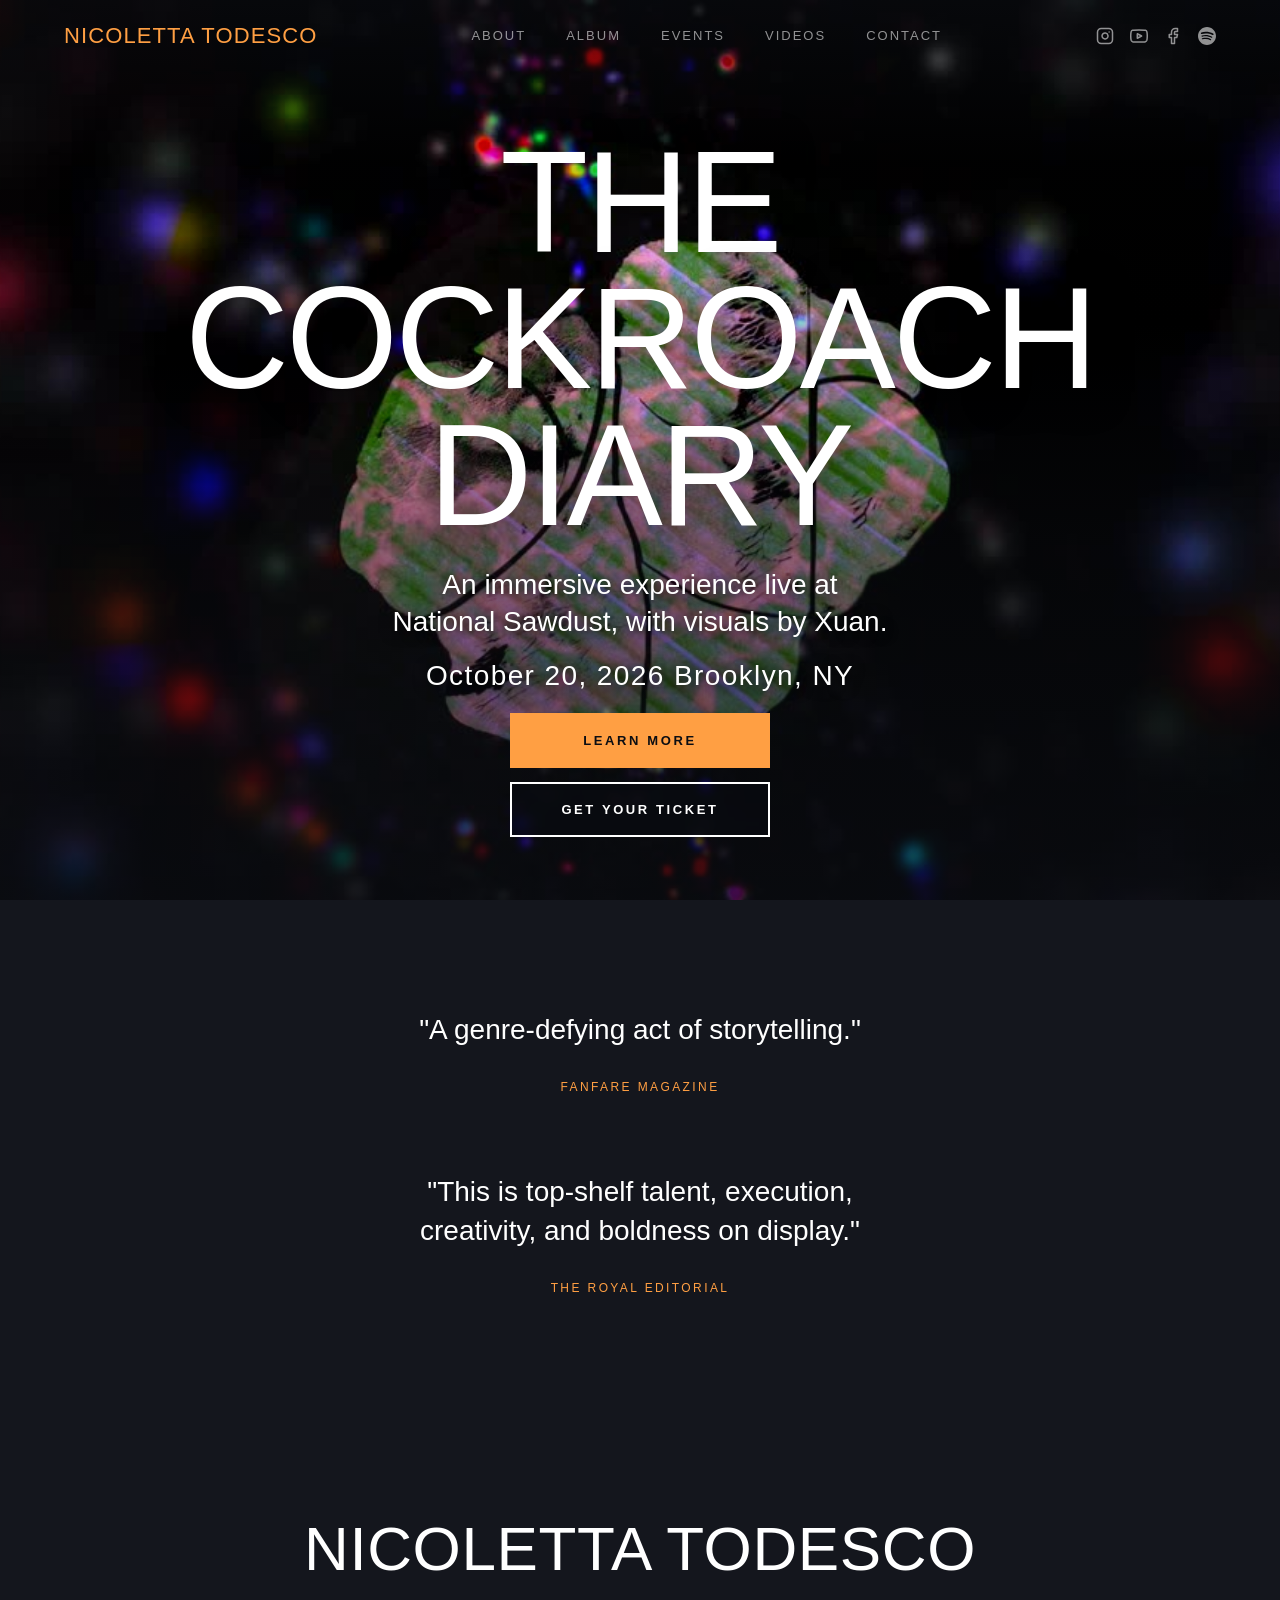
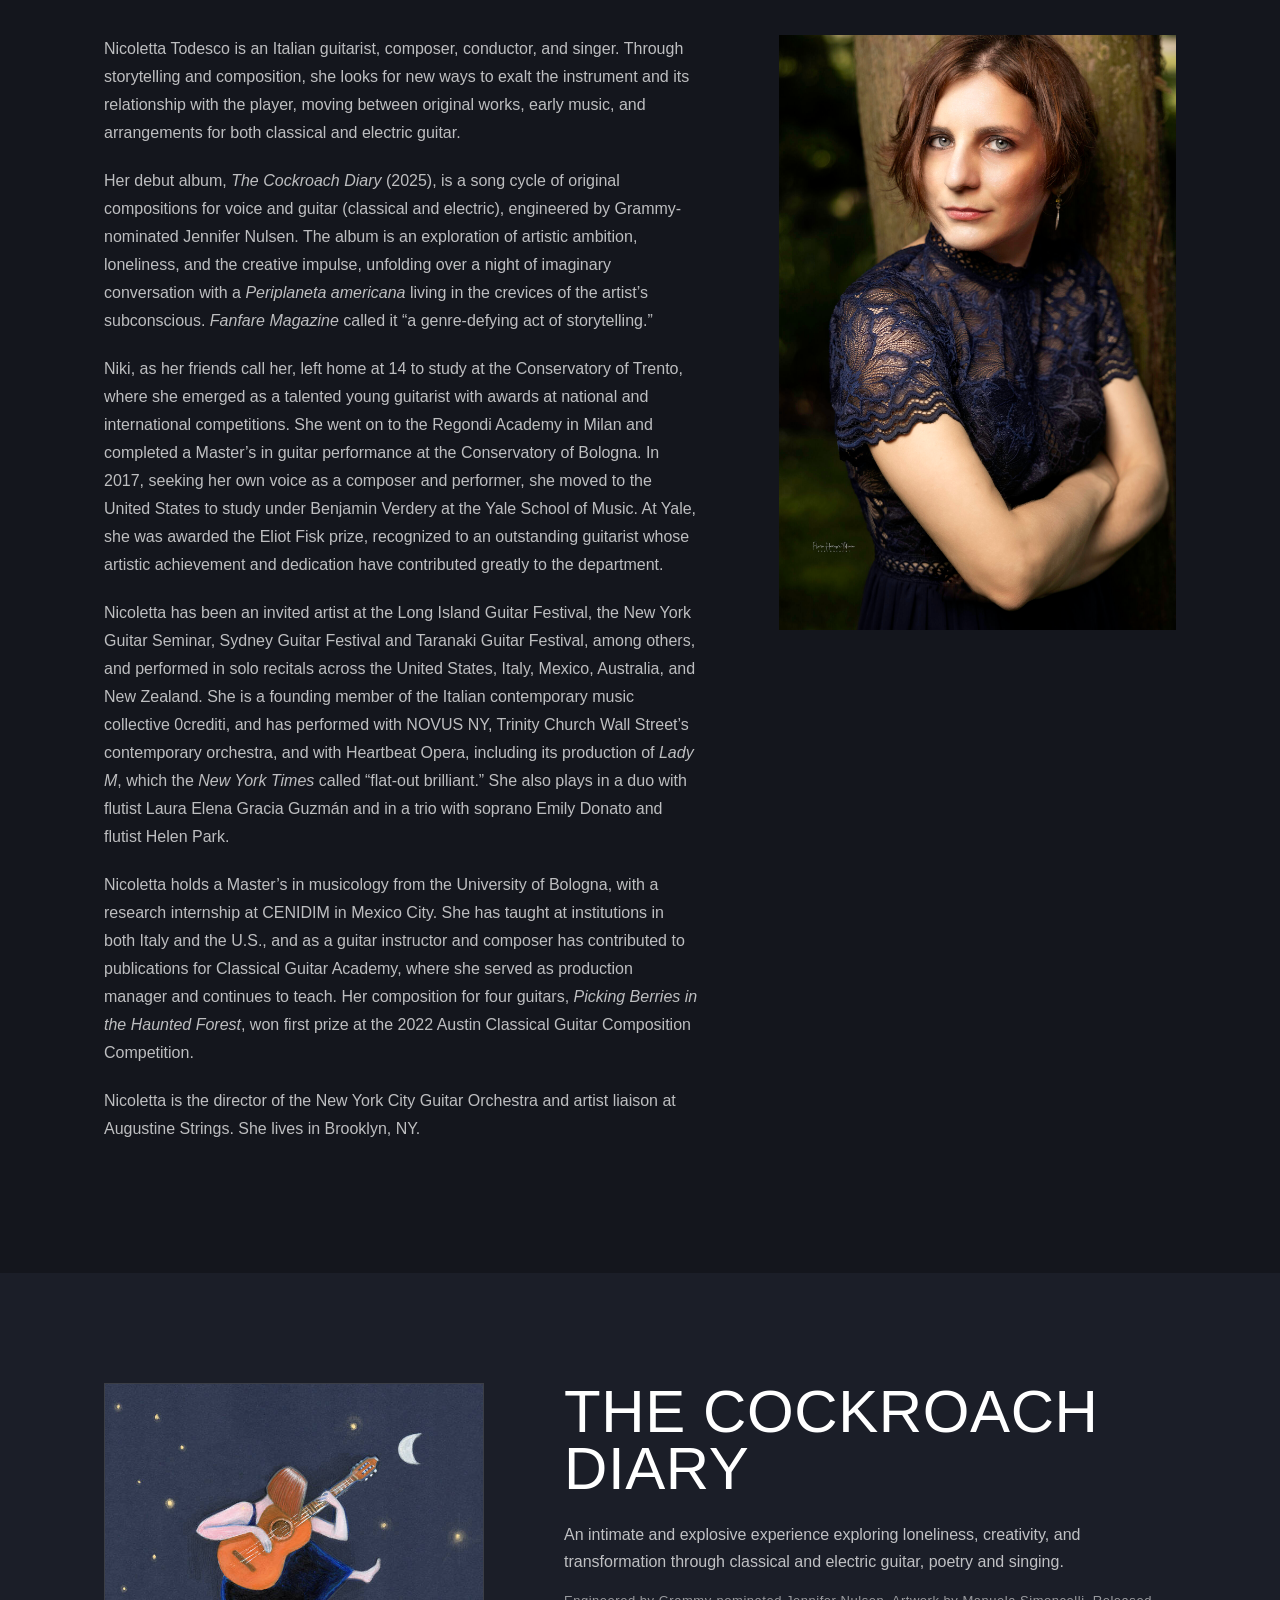
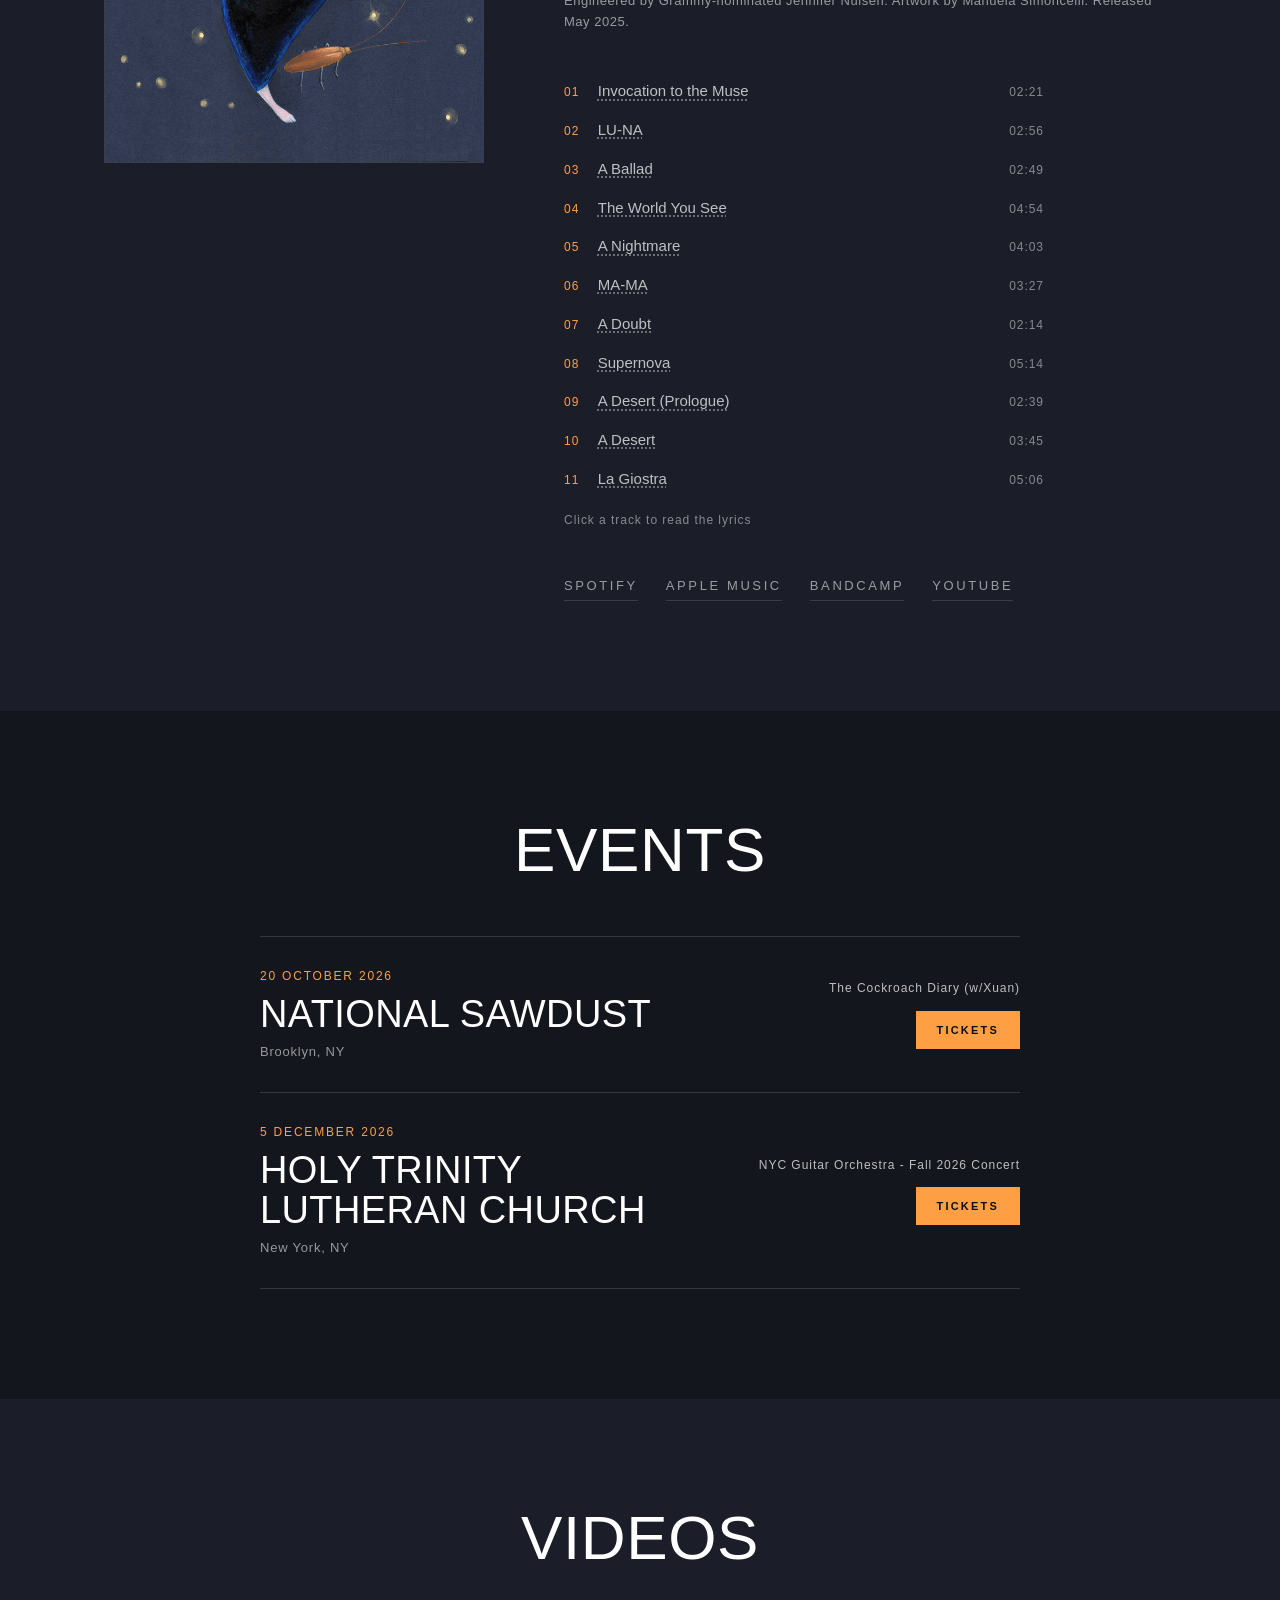
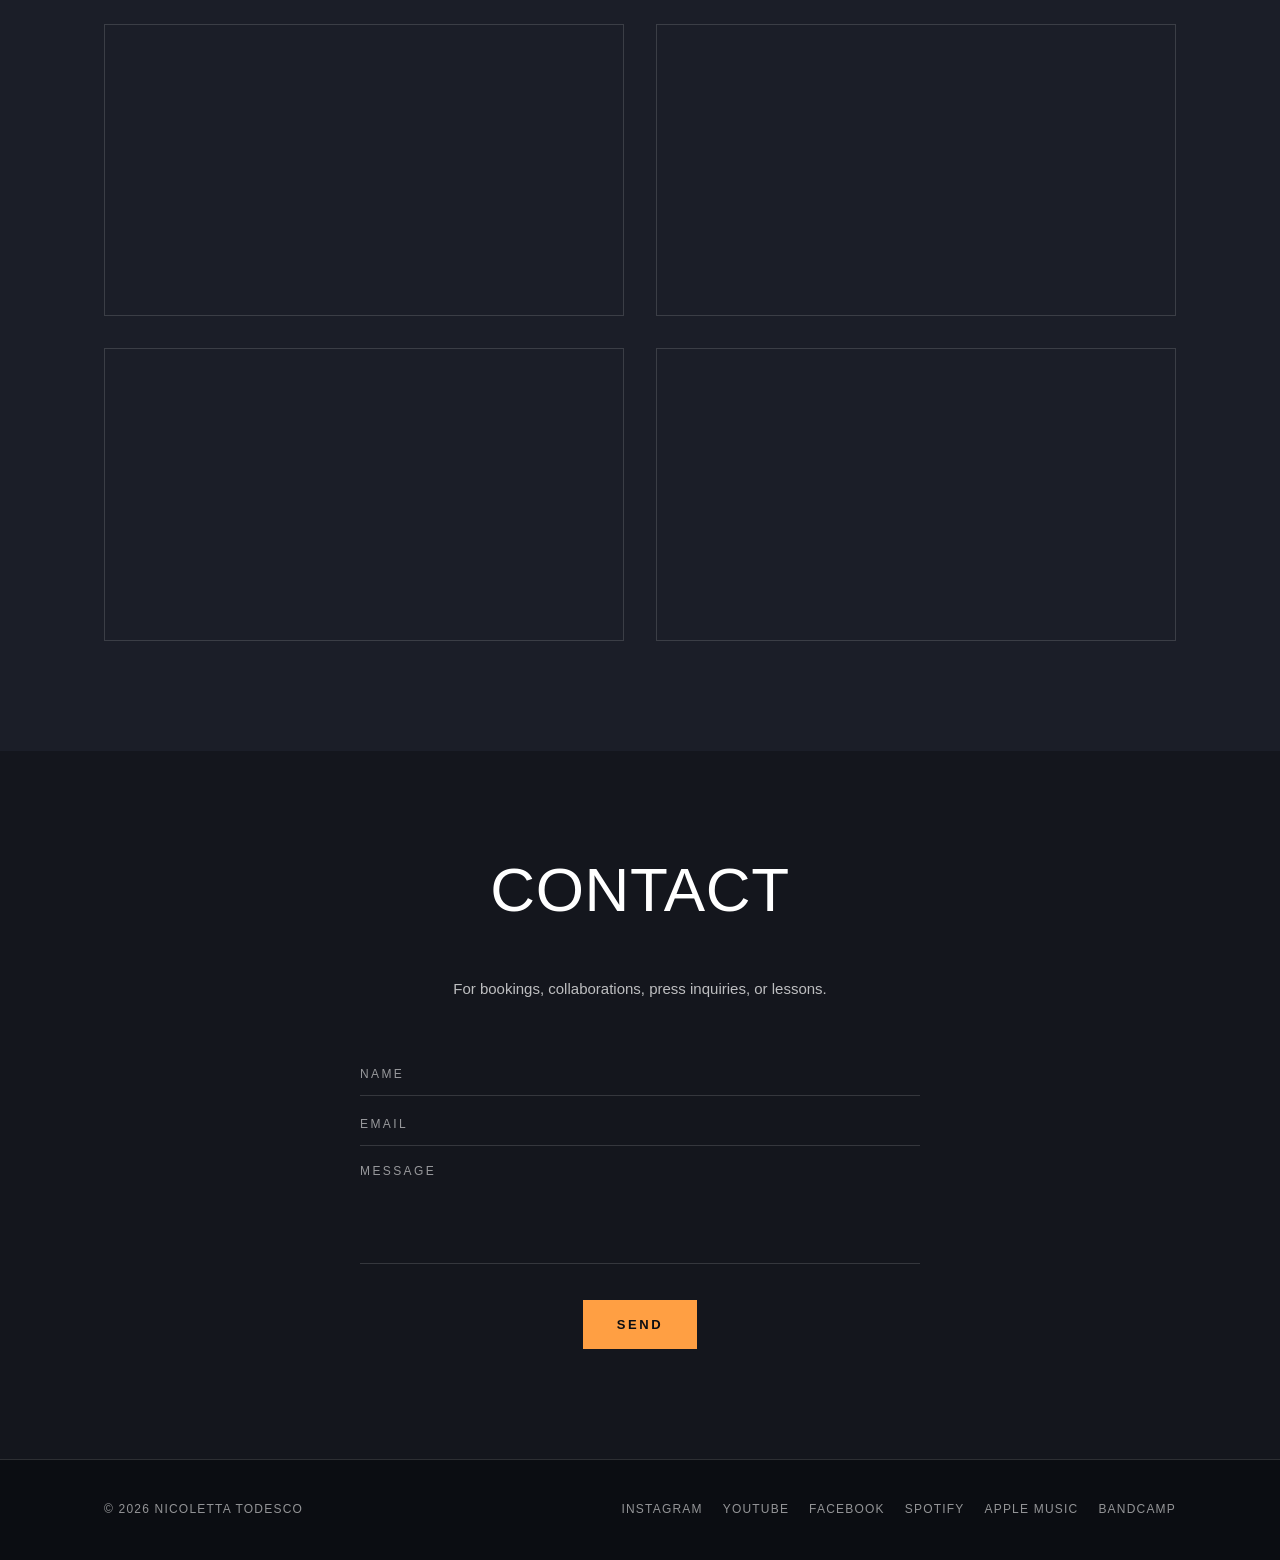
==== commit 789f2b57: "Update index.html" ====
--- a/index.html
+++ b/index.html
@@ -71,6 +71,8 @@
   <!-- Largest element on first paint, so fetch it early -->
   <link rel="preload" href="./images/hero-poster.jpg" as="image">
   <link rel="stylesheet" href="./styles.css">
+
+ 
 </head>
 
 <!-- Google tag (gtag.js) -->
@@ -159,40 +161,36 @@
       <!-- Silent looping clip. The source lives in data-src so script.js can
            decide whether to load it at all (it skips reduced-motion and
            Save-Data users, who keep the poster). -->
-      <video class="hero__video" id="hero-video" muted loop playsinline preload="none"
-        poster="images/hero-poster.jpg" data-src="video/hero-loop.mp4" aria-hidden="true" tabindex="-1"></video>
-<div class="hero__inner">
-  <!-- Original title:
+      <video class="hero__video" id="hero-video" muted loop playsinline preload="none" poster="images/hero-poster.jpg"
+        data-src="video/hero-loop.mp4" aria-hidden="true" tabindex="-1"></video>
+      <div class="hero__inner">
+        <!-- Original title:
   <p class="hero__title">The Cockroach Diary</p>
   -->
-<p class="hero__title">The Cockroach Diary</p>
-
-<p class="hero__description">
-  An immersive experience live at National Sawdust, with visuals by
-  <a href="https://www.xuanfilms.com/">Xuan</a>.
-</p>
-
-<p class="hero__description">
-  <time datetime="2026-10-20">October 20, 2026</time> Brooklyn, NY
-</p>
-  <div class="hero__buttons">
-    <!--
-    <a href="https://open.spotify.com/album/5UpOgjrms3rAONojmuovnQ"
-      target="_blank" rel="noopener" class="btn">Listen on Spotify</a>
-    -->
-
-    <!-- Original album button:
-    <a href="https://nicolettatodesco.bandcamp.com/album/the-cockroach-diary"
-      target="_blank" rel="noopener"
-      class="btn btn--outline">Buy on Bandcamp</a>
-    -->
-
-    <a href="https://ci.ovationtix.com/36490/production/1280504?performanceId=11829231"
-      target="_blank" rel="noopener"
-      class="btn btn--outline">Get your ticket</a>
-  </div>
-
-  <!-- <button class="hero__watch" id="watch-video" type="button">
+        <p class="hero__title">The Cockroach Diary</p>
+
+        <p class="hero__description">
+          An immersive experience live at National Sawdust, with visuals by
+          <a href="https://www.xuanfilms.com/">Xuan</a>.
+        </p>
+
+        <p class="hero__description">
+          <time datetime="2026-10-20">October 20, 2026</time> Brooklyn, NY
+        </p>
+        <div class="hero__buttons">
+          
+<a href="national-sawdust.html"
+   target="_blank"
+   rel="noopener"
+   class="btn">Learn more</a>
+    
+
+
+          <a href="https://ci.ovationtix.com/36490/production/1280504?performanceId=11829231" target="_blank"
+            rel="noopener" class="btn btn--outline">Get your ticket</a>
+        </div>
+
+        <!-- <button class="hero__watch" id="watch-video" type="button">
     <svg width="26" height="26" viewBox="0 0 26 26" aria-hidden="true">
       <circle cx="13" cy="13" r="12" fill="none"
         stroke="currentColor" stroke-width="1.5" />
@@ -201,12 +199,12 @@
     Watch with sound
   </button> -->
 
-  <!-- Original credit, now included above:
+        <!-- Original credit, now included above:
   <p class="hero__credit">
     Visuals by <a href="https://www.xuanfilms.com/">Xuan</a>
   </p>
   -->
-</div>
+      </div>
     </section>
 
     <!-- Promo video pop-up. The source is attached on open so the full
@@ -254,7 +252,9 @@
               as a talented young guitarist with awards at national and international competitions. She went on to the
               Regondi Academy in Milan and completed a Master&rsquo;s in guitar performance at the Conservatory of
               Bologna. In 2017, seeking her own voice as a composer and performer, she moved to the United States to
-              study under Benjamin Verdery at the Yale School of Music. At Yale, she was awarded the Eliot Fisk prize, recognized to an outstanding guitarist whose artistic achievement and dedication have contributed greatly to the department.</p>
+              study under Benjamin Verdery at the Yale School of Music. At Yale, she was awarded the Eliot Fisk prize,
+              recognized to an outstanding guitarist whose artistic achievement and dedication have contributed greatly
+              to the department.</p>
 
             <p>Nicoletta has been an invited artist at the Long Island Guitar Festival, the New York Guitar Seminar,
               Sydney Guitar Festival and Taranaki Guitar Festival, among others, and performed in solo recitals across
@@ -726,8 +726,8 @@
             </div>
             <div class="tour__meta">
               <span class="tour__program">The Cockroach Diary (w/Xuan)</span>
-              <a href="https://ci.ovationtix.com/36490/production/1280504?performanceId=11829231" target="_blank" rel="noopener"
-                class="btn btn--sm">Tickets</a>
+              <a href="https://ci.ovationtix.com/36490/production/1280504?performanceId=11829231" target="_blank"
+                rel="noopener" class="btn btn--sm">Tickets</a>
             </div>
           </article>
 
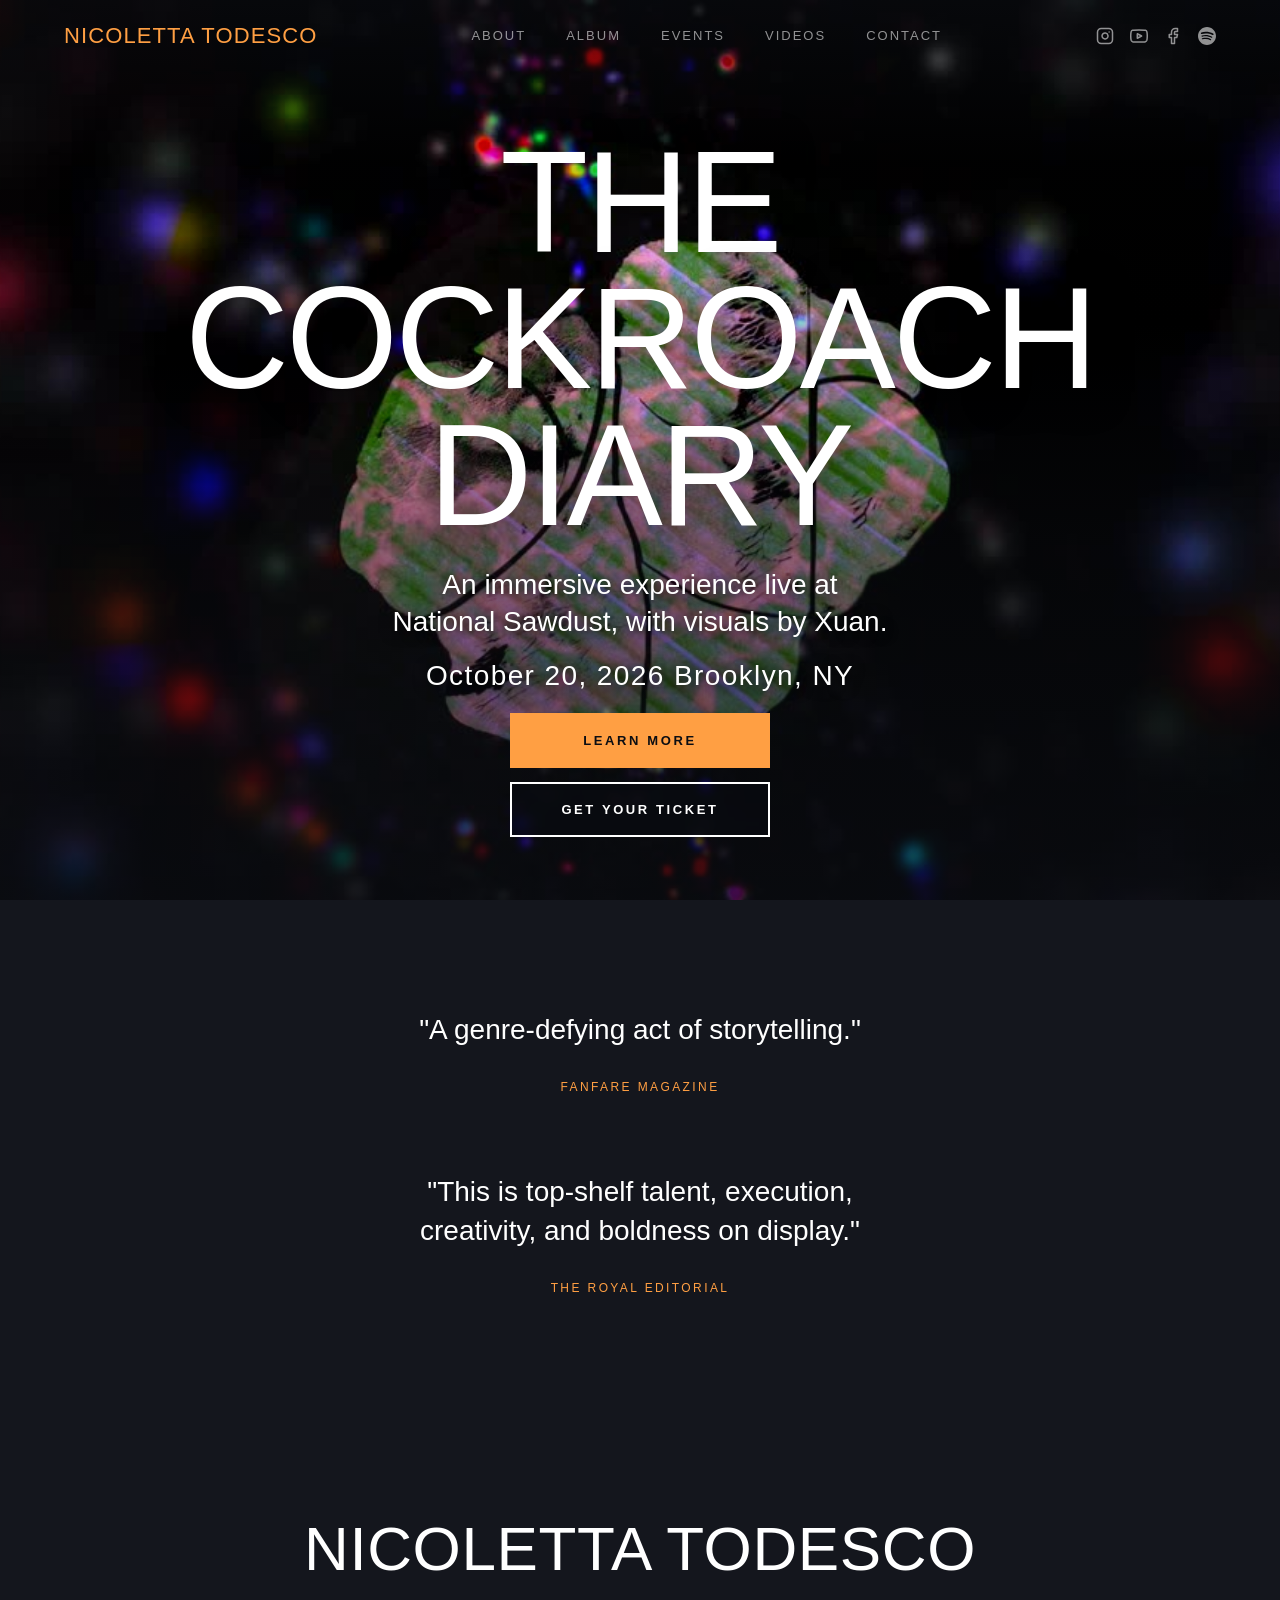
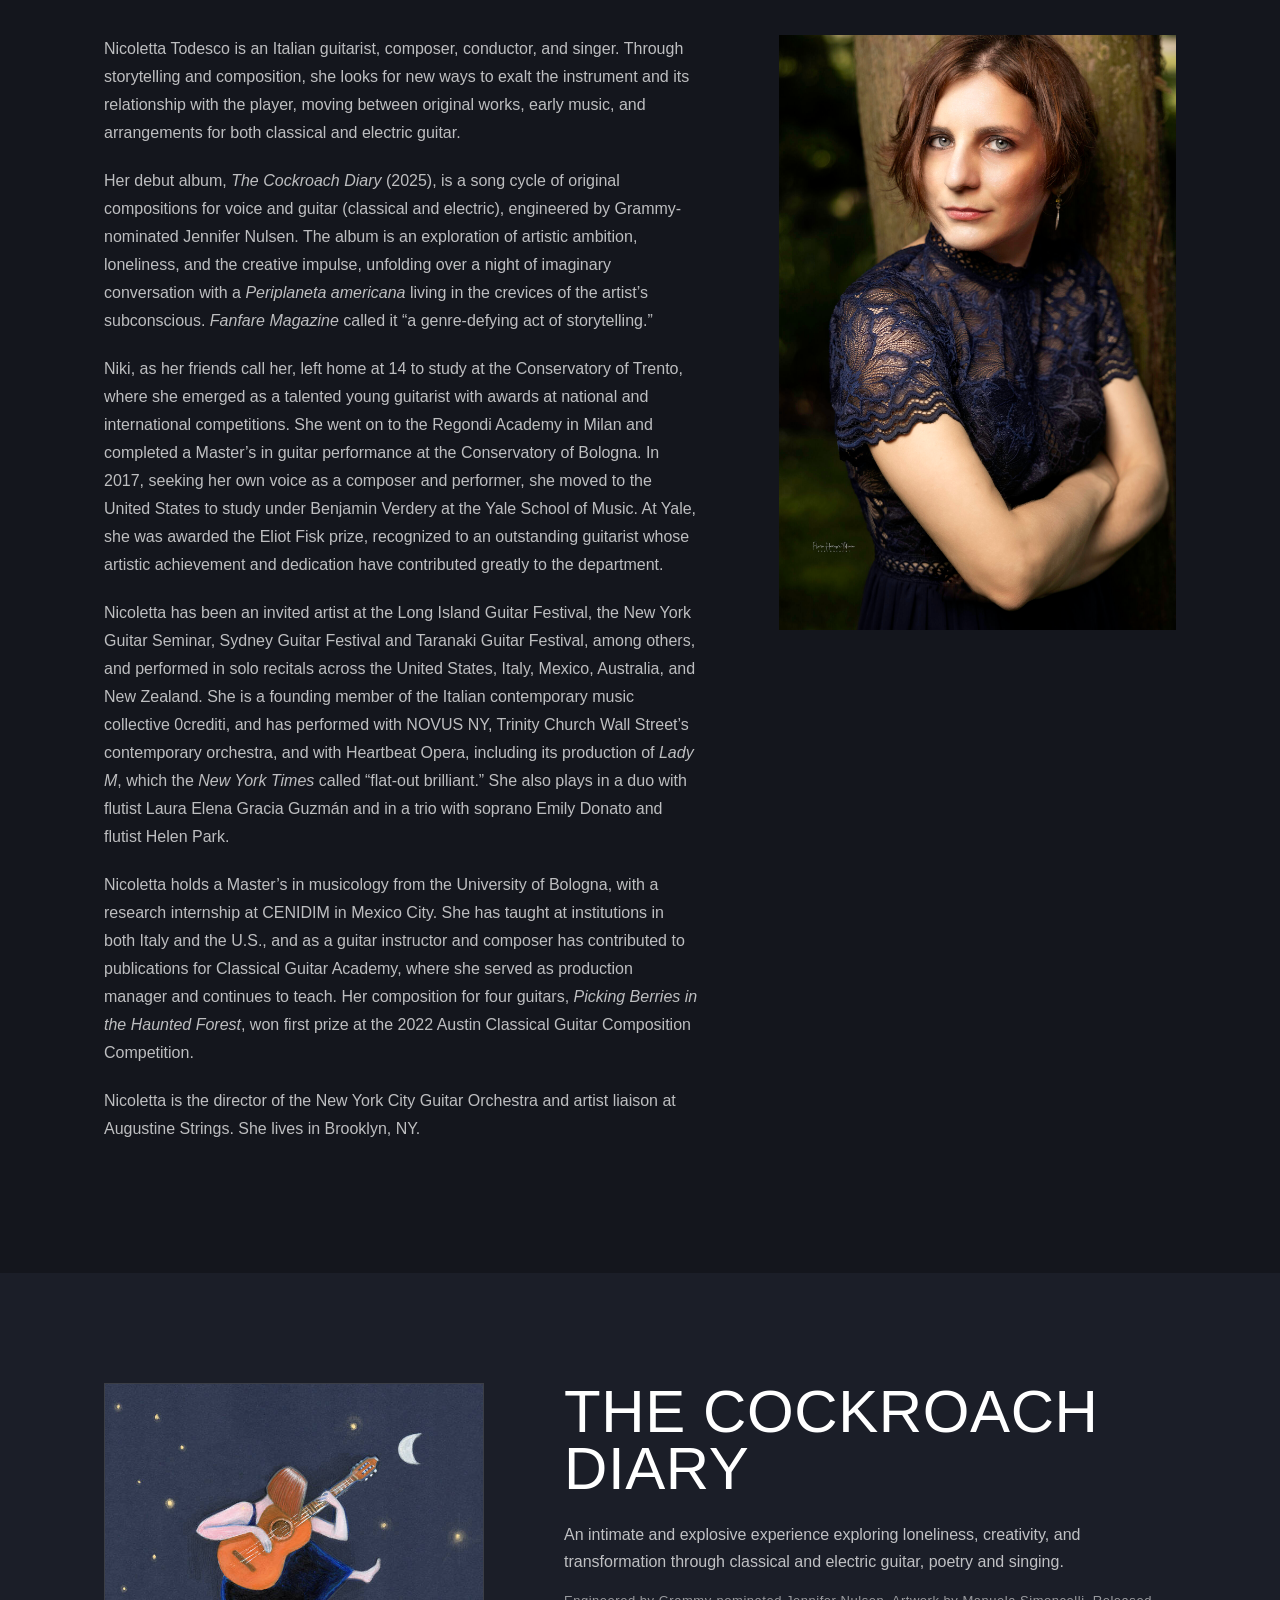
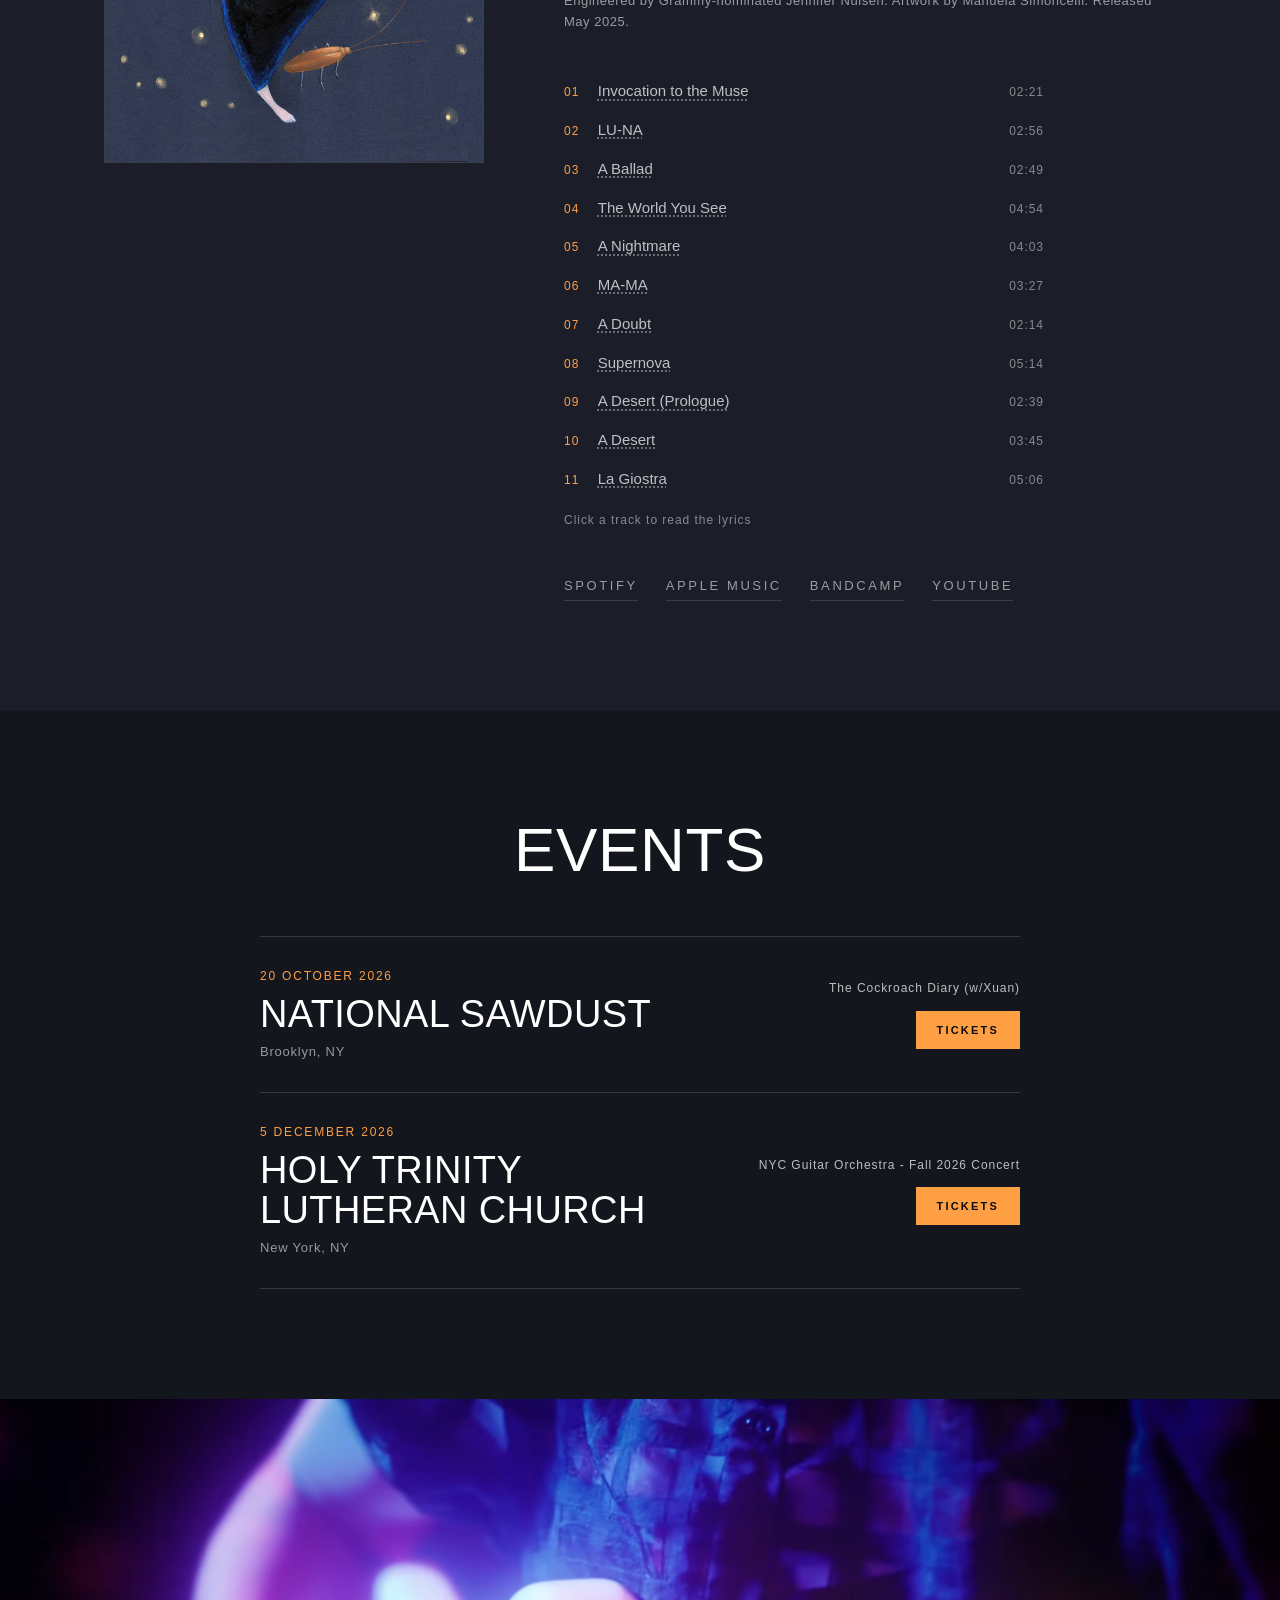
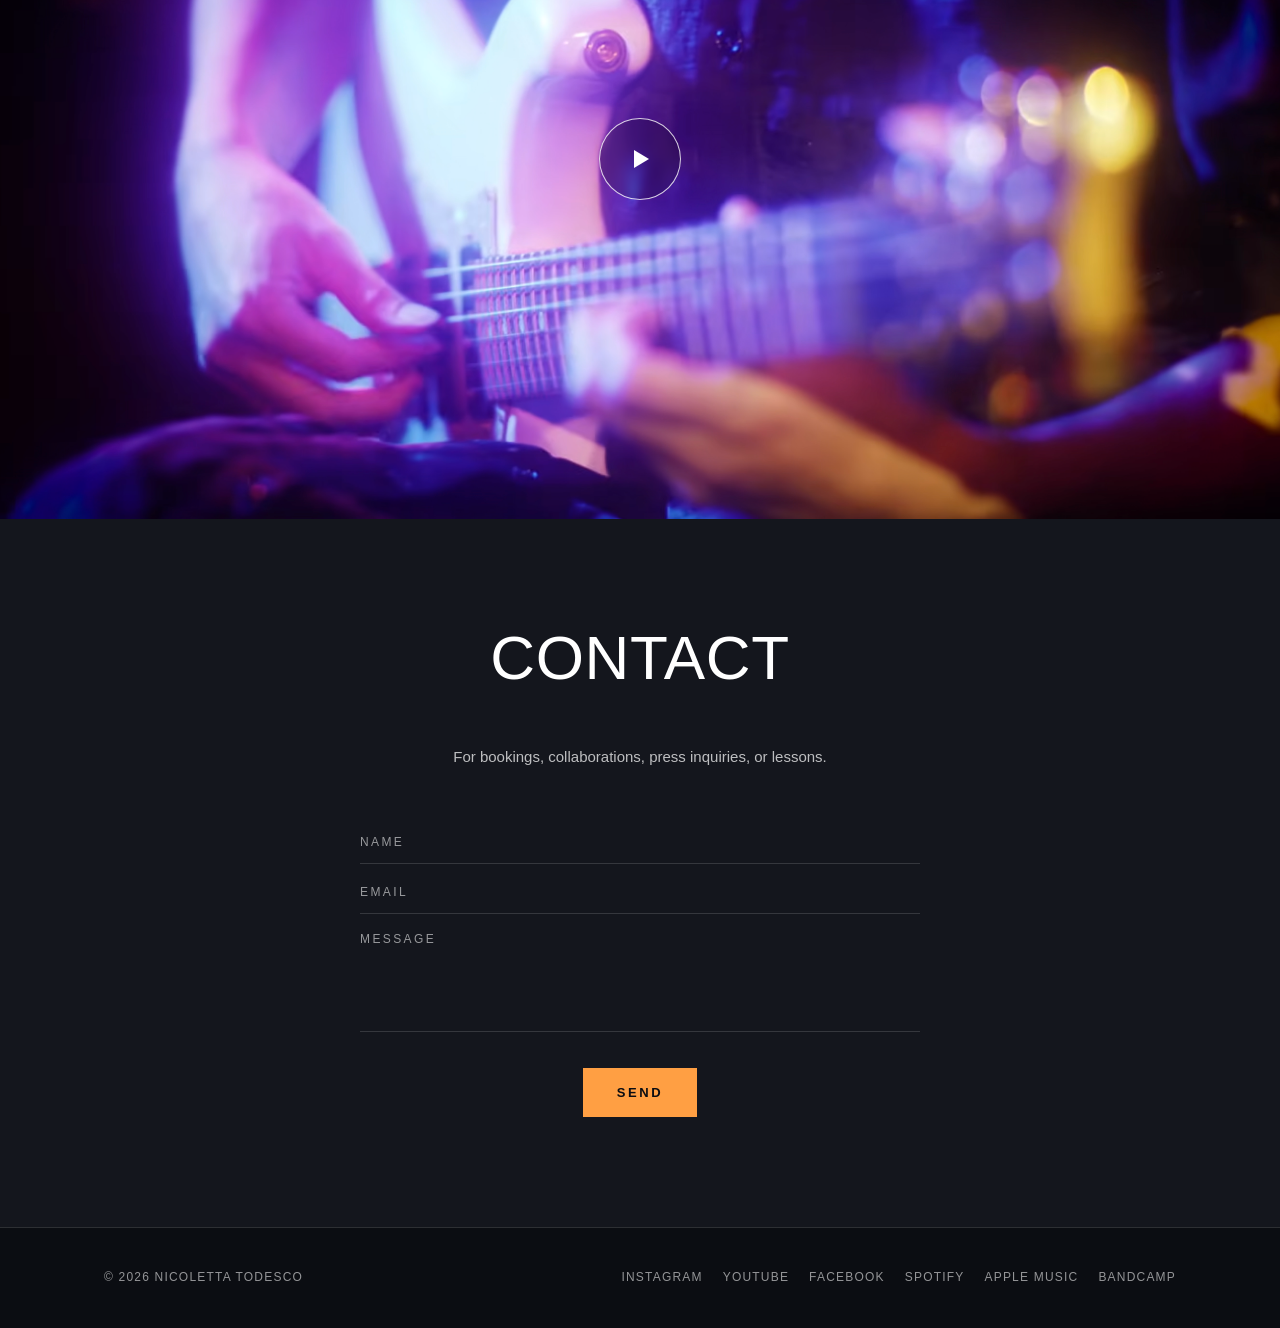
==== commit 8265adaf: "Update index.html" ====
--- a/index.html
+++ b/index.html
@@ -72,6 +72,124 @@
   <link rel="preload" href="./images/hero-poster.jpg" as="image">
   <link rel="stylesheet" href="./styles.css">
 
+  <style>
+    /* CINEMATIC VIDEO */
+
+    .cinematic-video {
+      width: 100%;
+      padding: 0;
+      background: #000;
+      border-bottom: 1px solid var(--line);
+    }
+
+    .cinematic-video__frame {
+      position: relative;
+      width: 100%;
+      aspect-ratio: 16 / 9;
+      overflow: hidden;
+      background: #000;
+    }
+
+    .cinematic-video__frame iframe {
+      position: absolute;
+      inset: 0;
+      width: 100%;
+      height: 100%;
+      border: 0;
+      display: block;
+    }
+
+    .cinematic-video {
+      width: 100%;
+      background: #000;
+      border-bottom: 1px solid var(--line);
+    }
+
+    .cinematic-video__player {
+      position: relative;
+      width: 100%;
+      aspect-ratio: 16 / 9;
+      background: #000;
+      overflow: hidden;
+    }
+
+    .cinematic-video__poster {
+      position: absolute;
+      inset: 0;
+      width: 100%;
+      height: 100%;
+      padding: 0;
+      border: 0;
+      cursor: pointer;
+      background: #000;
+    }
+
+    .cinematic-video__poster img {
+      width: 100%;
+      height: 100%;
+      object-fit: cover;
+      display: block;
+      transition: transform .6s ease, opacity .3s ease;
+    }
+
+    .cinematic-video__poster:hover img {
+      transform: scale(1.015);
+      opacity: .9;
+    }
+
+
+    /* Minimal play button */
+
+    .cinematic-video__play {
+      position: absolute;
+      left: 50%;
+      top: 50%;
+      transform: translate(-50%, -50%);
+
+      width: 82px;
+      height: 82px;
+
+      border: 1px solid rgba(255, 255, 255, .8);
+      border-radius: 50%;
+
+      display: flex;
+      align-items: center;
+      justify-content: center;
+
+      background: rgba(0, 0, 0, .18);
+      backdrop-filter: blur(4px);
+
+      transition: transform .2s ease, background .2s ease;
+    }
+
+    .cinematic-video__poster:hover .cinematic-video__play {
+      transform: translate(-50%, -50%) scale(1.08);
+      background: rgba(0, 0, 0, .35);
+    }
+
+    .cinematic-video__triangle {
+      width: 0;
+      height: 0;
+
+      border-top: 9px solid transparent;
+      border-bottom: 9px solid transparent;
+      border-left: 15px solid white;
+
+      margin-left: 4px;
+    }
+
+
+    /* YouTube iframe after clicking */
+
+    .cinematic-video__player iframe {
+      position: absolute;
+      inset: 0;
+      width: 100%;
+      height: 100%;
+      border: 0;
+    }
+  
+  </style>
  
 </head>
 
@@ -749,7 +867,27 @@
     </section>
 
     <!-- Videos -->
-    <section class="videos" id="videos">
+
+    <section class="cinematic-video" aria-label="The Cockroach Diary video">
+
+      <div class="cinematic-video__player" id="video-player">
+
+        <button class="cinematic-video__poster" id="video-play" aria-label="Play The Cockroach Diary video">
+
+          <img src="images/video-poster.jpg" alt="Nicoletta Todesco performing The Cockroach Diary">
+
+          <span class="cinematic-video__play">
+            <span class="cinematic-video__triangle"></span>
+          </span>
+
+        </button>
+
+      </div>
+
+    </section>
+
+
+    <!-- <section class="videos" id="videos">
       <div class="container">
         <h2 class="section-title">Videos</h2>
         <div class="videos__grid">
@@ -783,7 +921,7 @@
           </div>
         </div>
       </div>
-    </section>
+    </section> -->
 
     <!-- Shop
     <section class="shop" id="shop">
@@ -888,6 +1026,22 @@
 
   <script src="https://gumroad.com/js/gumroad.js"></script>
   <script src="script.js"></script>
+
+    <script>
+    const videoPlay = document.getElementById('video-play');
+    const videoPlayer = document.getElementById('video-player');
+
+    videoPlay.addEventListener('click', function () {
+      videoPlayer.innerHTML = `
+      <iframe
+        src="https://www.youtube-nocookie.com/embed/MdStKeBqMh8?autoplay=1&rel=0&cc_load_policy=0"
+        title="MA-MA from The Cockroach Diary by Nicoletta Todesco"
+        allow="autoplay; encrypted-media; picture-in-picture"
+        allowfullscreen>
+      </iframe>
+    `;
+    });
+  </script>
 </body>
 
 </html>
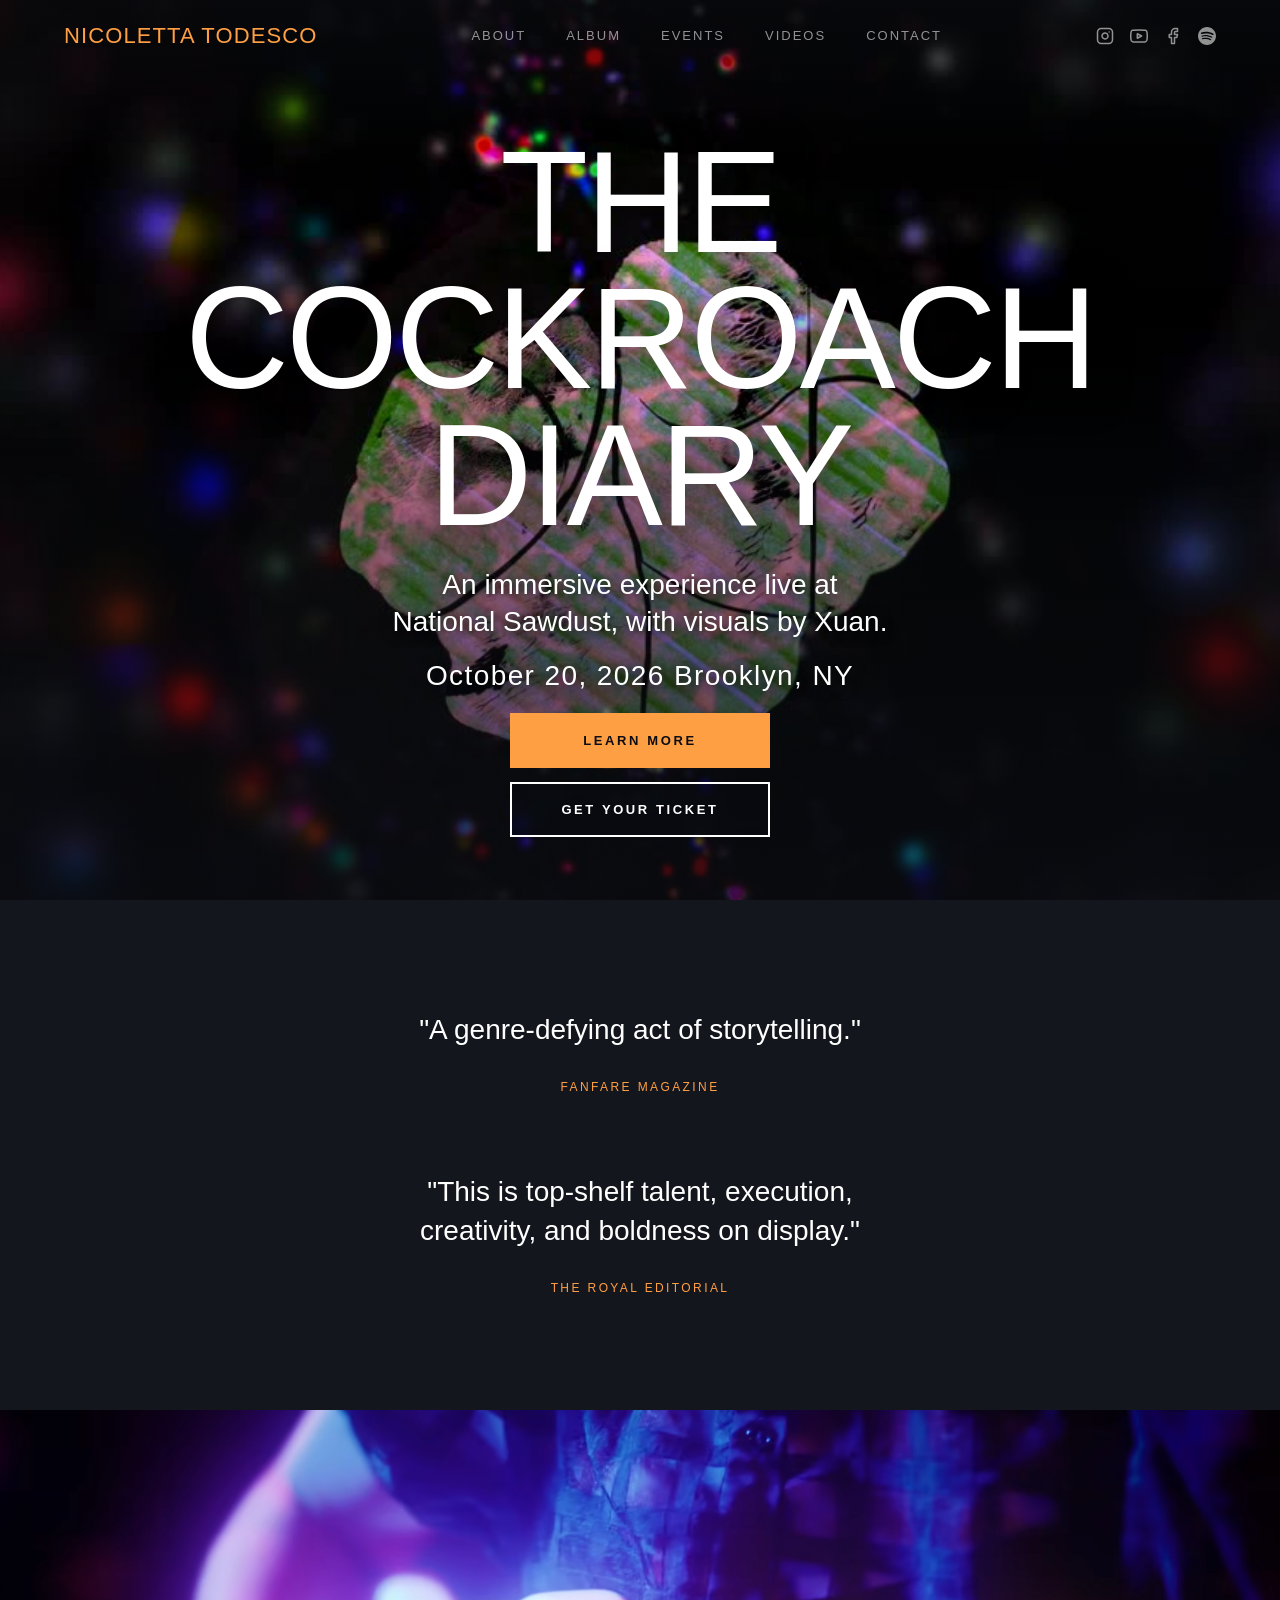
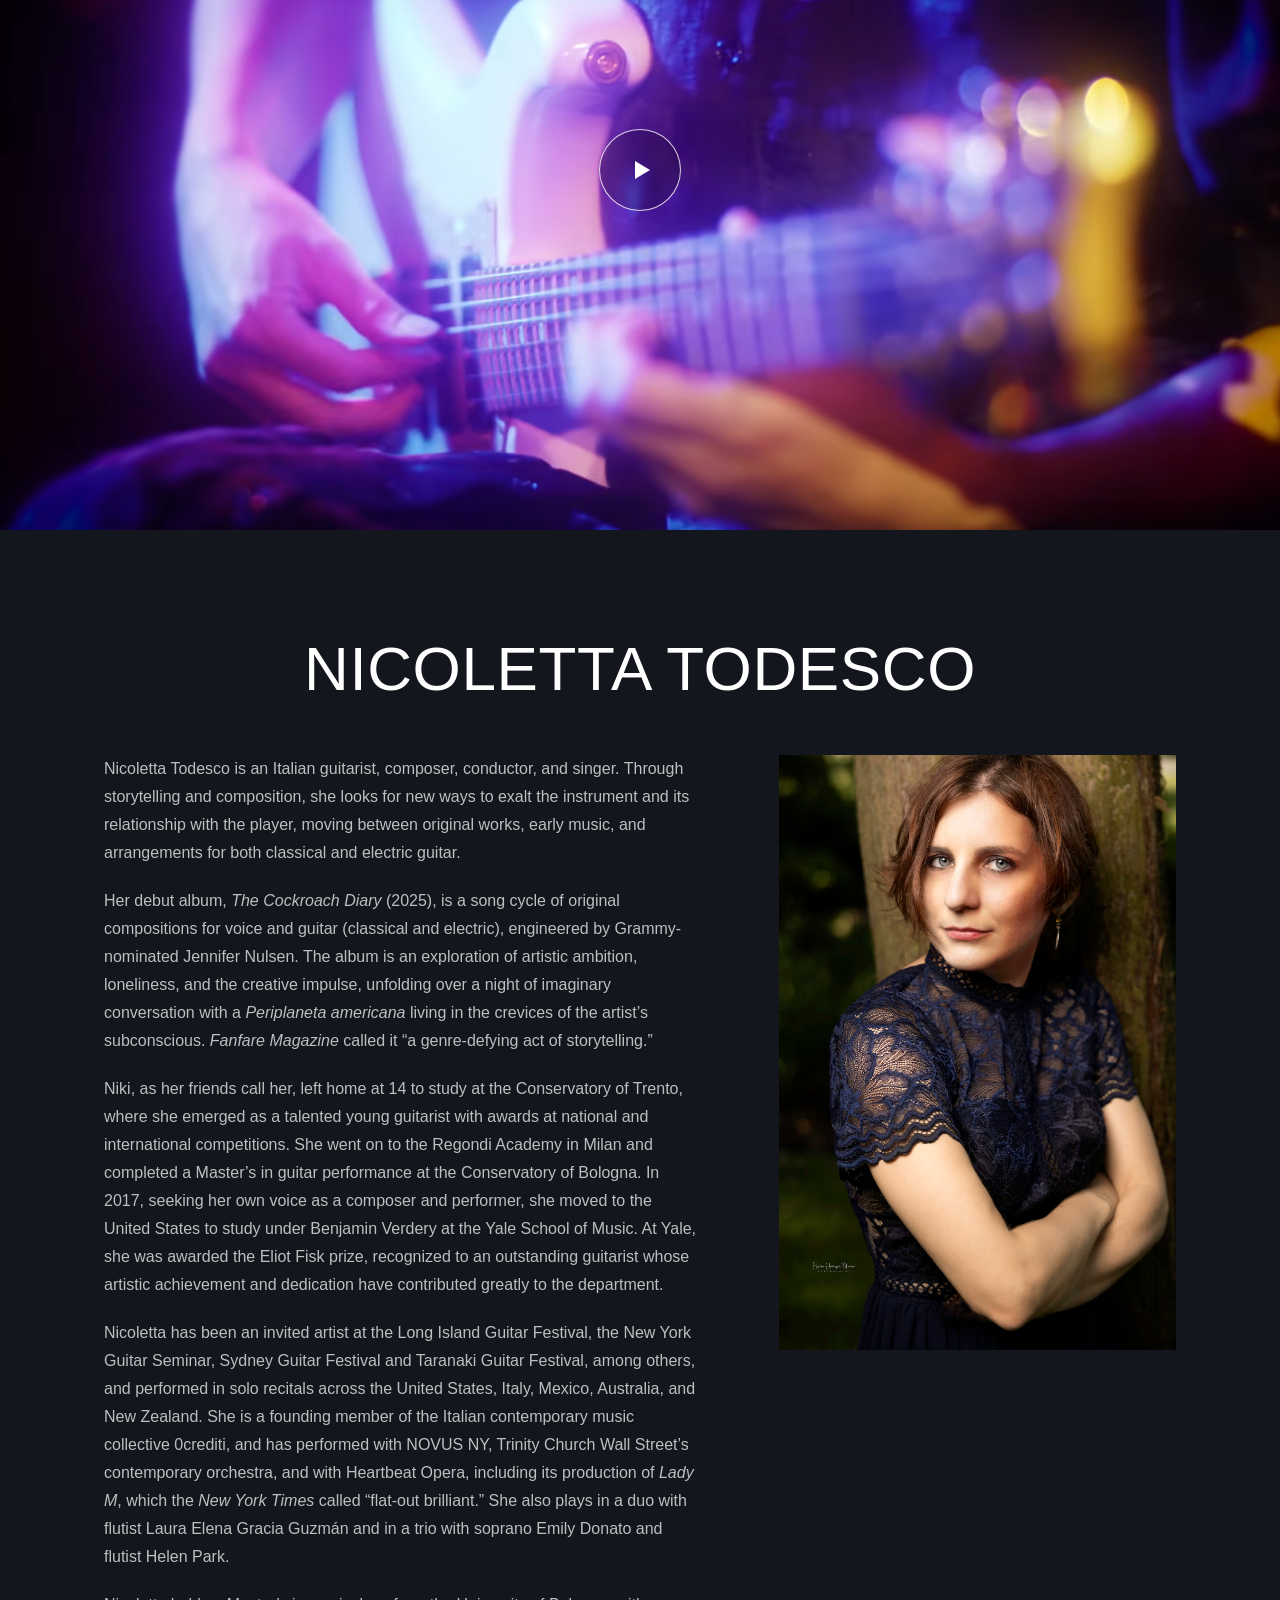
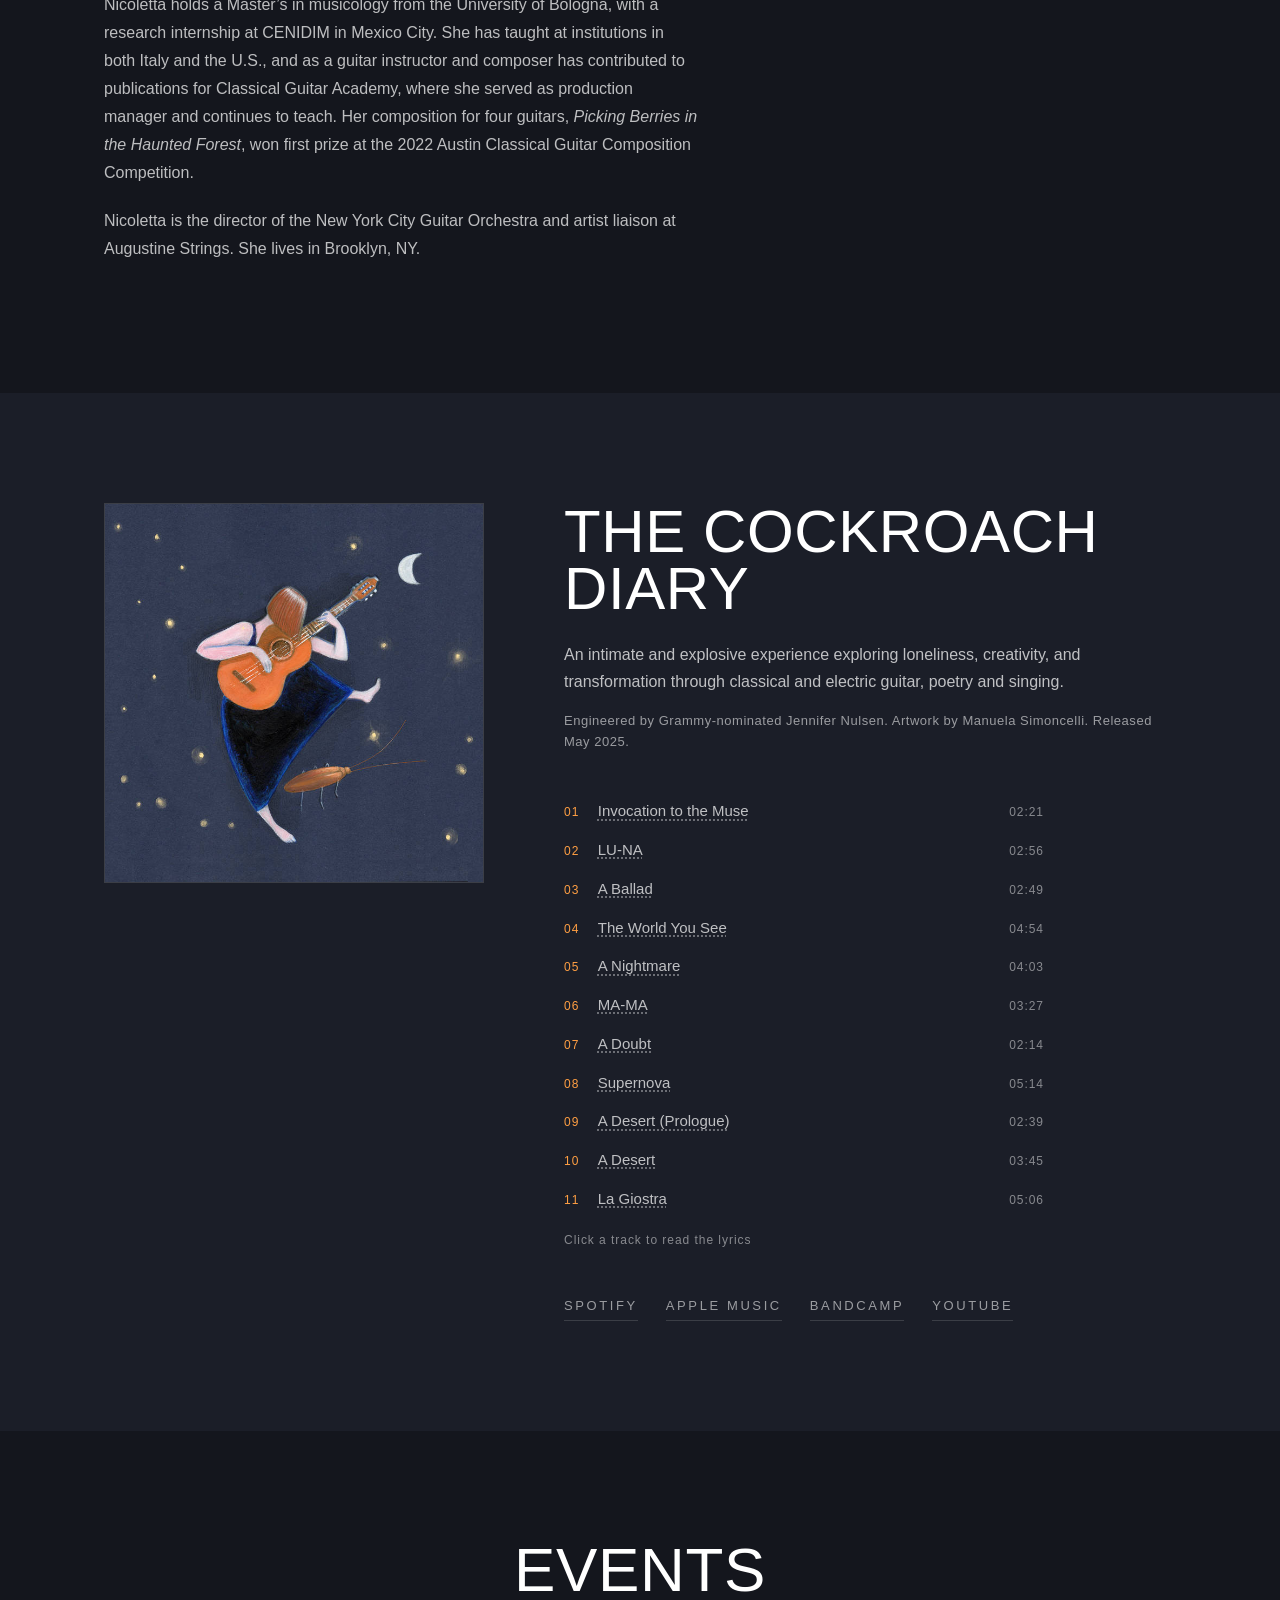
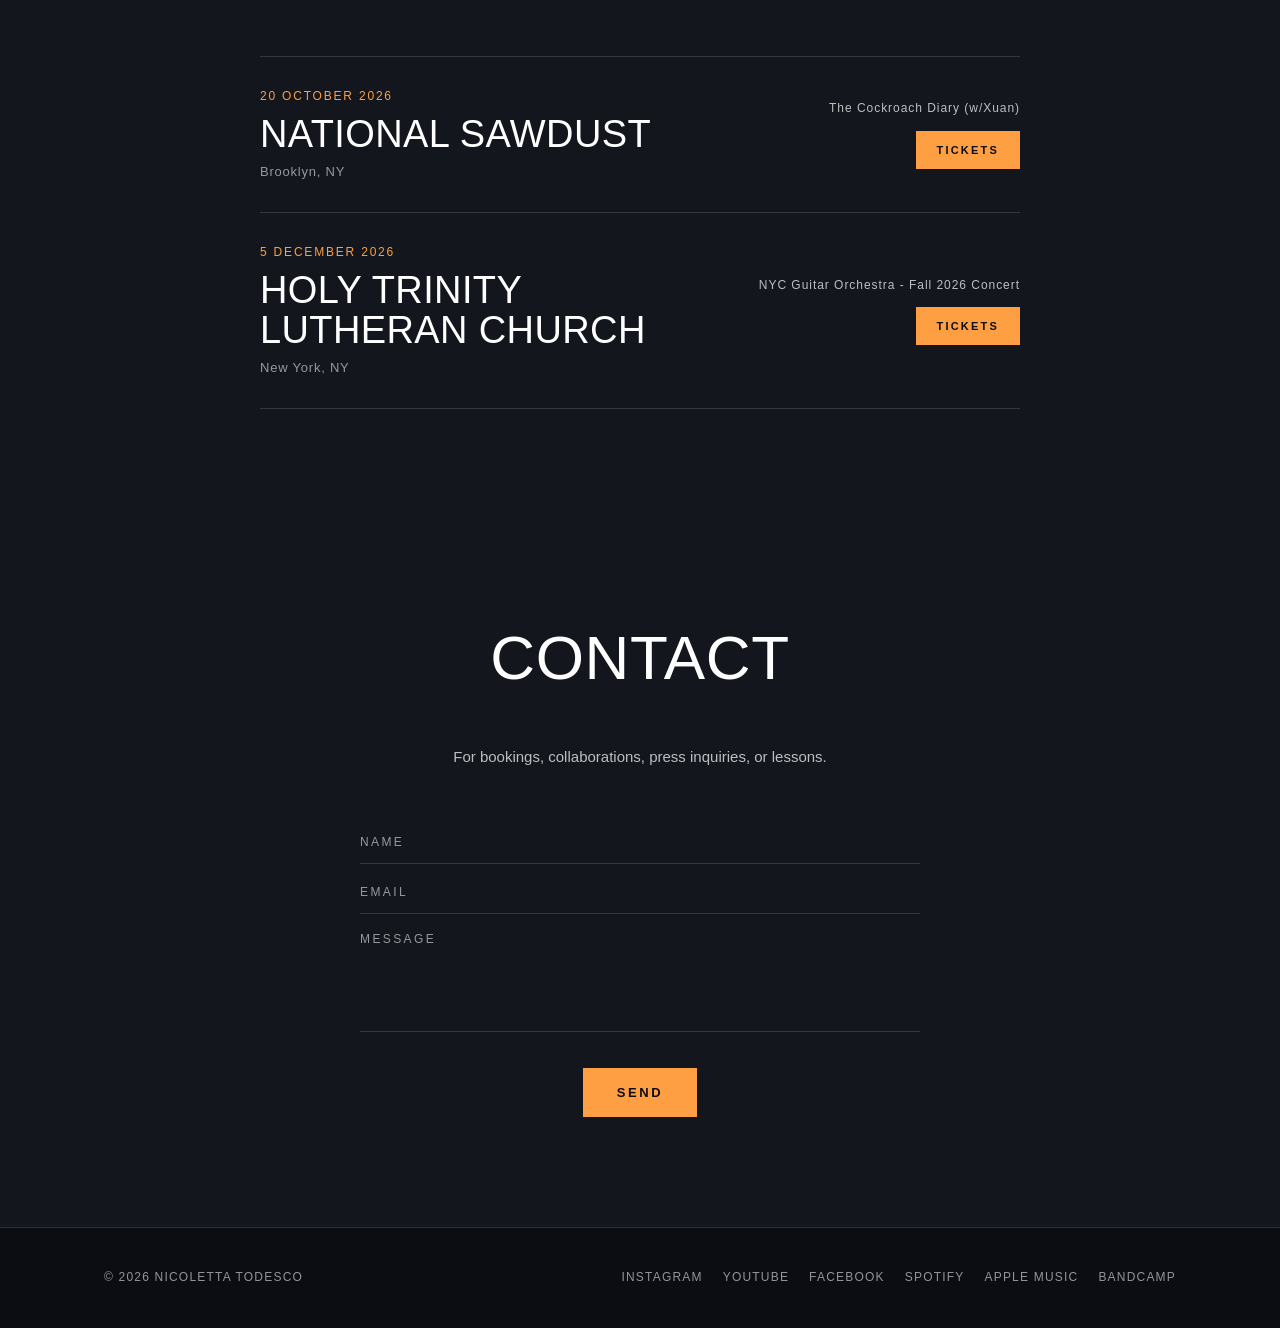
==== commit 9c2b1b21: "Update index.html" ====
--- a/index.html
+++ b/index.html
@@ -347,6 +347,26 @@
           <cite>The Royal Editorial</cite>
         </blockquote>
       </div>
+    </section>
+
+        <!-- Videos -->
+
+    <section class="cinematic-video" aria-label="The Cockroach Diary video">
+
+      <div class="cinematic-video__player" id="video-player">
+
+        <button class="cinematic-video__poster" id="video-play" aria-label="Play The Cockroach Diary video">
+
+          <img src="images/video-poster.jpg" alt="Nicoletta Todesco performing The Cockroach Diary">
+
+          <span class="cinematic-video__play">
+            <span class="cinematic-video__triangle"></span>
+          </span>
+
+        </button>
+
+      </div>
+
     </section>
 
     <!-- About -->
@@ -866,25 +886,7 @@
       </div>
     </section>
 
-    <!-- Videos -->
-
-    <section class="cinematic-video" aria-label="The Cockroach Diary video">
-
-      <div class="cinematic-video__player" id="video-player">
-
-        <button class="cinematic-video__poster" id="video-play" aria-label="Play The Cockroach Diary video">
-
-          <img src="images/video-poster.jpg" alt="Nicoletta Todesco performing The Cockroach Diary">
-
-          <span class="cinematic-video__play">
-            <span class="cinematic-video__triangle"></span>
-          </span>
-
-        </button>
-
-      </div>
-
-    </section>
+
 
 
     <!-- <section class="videos" id="videos">
